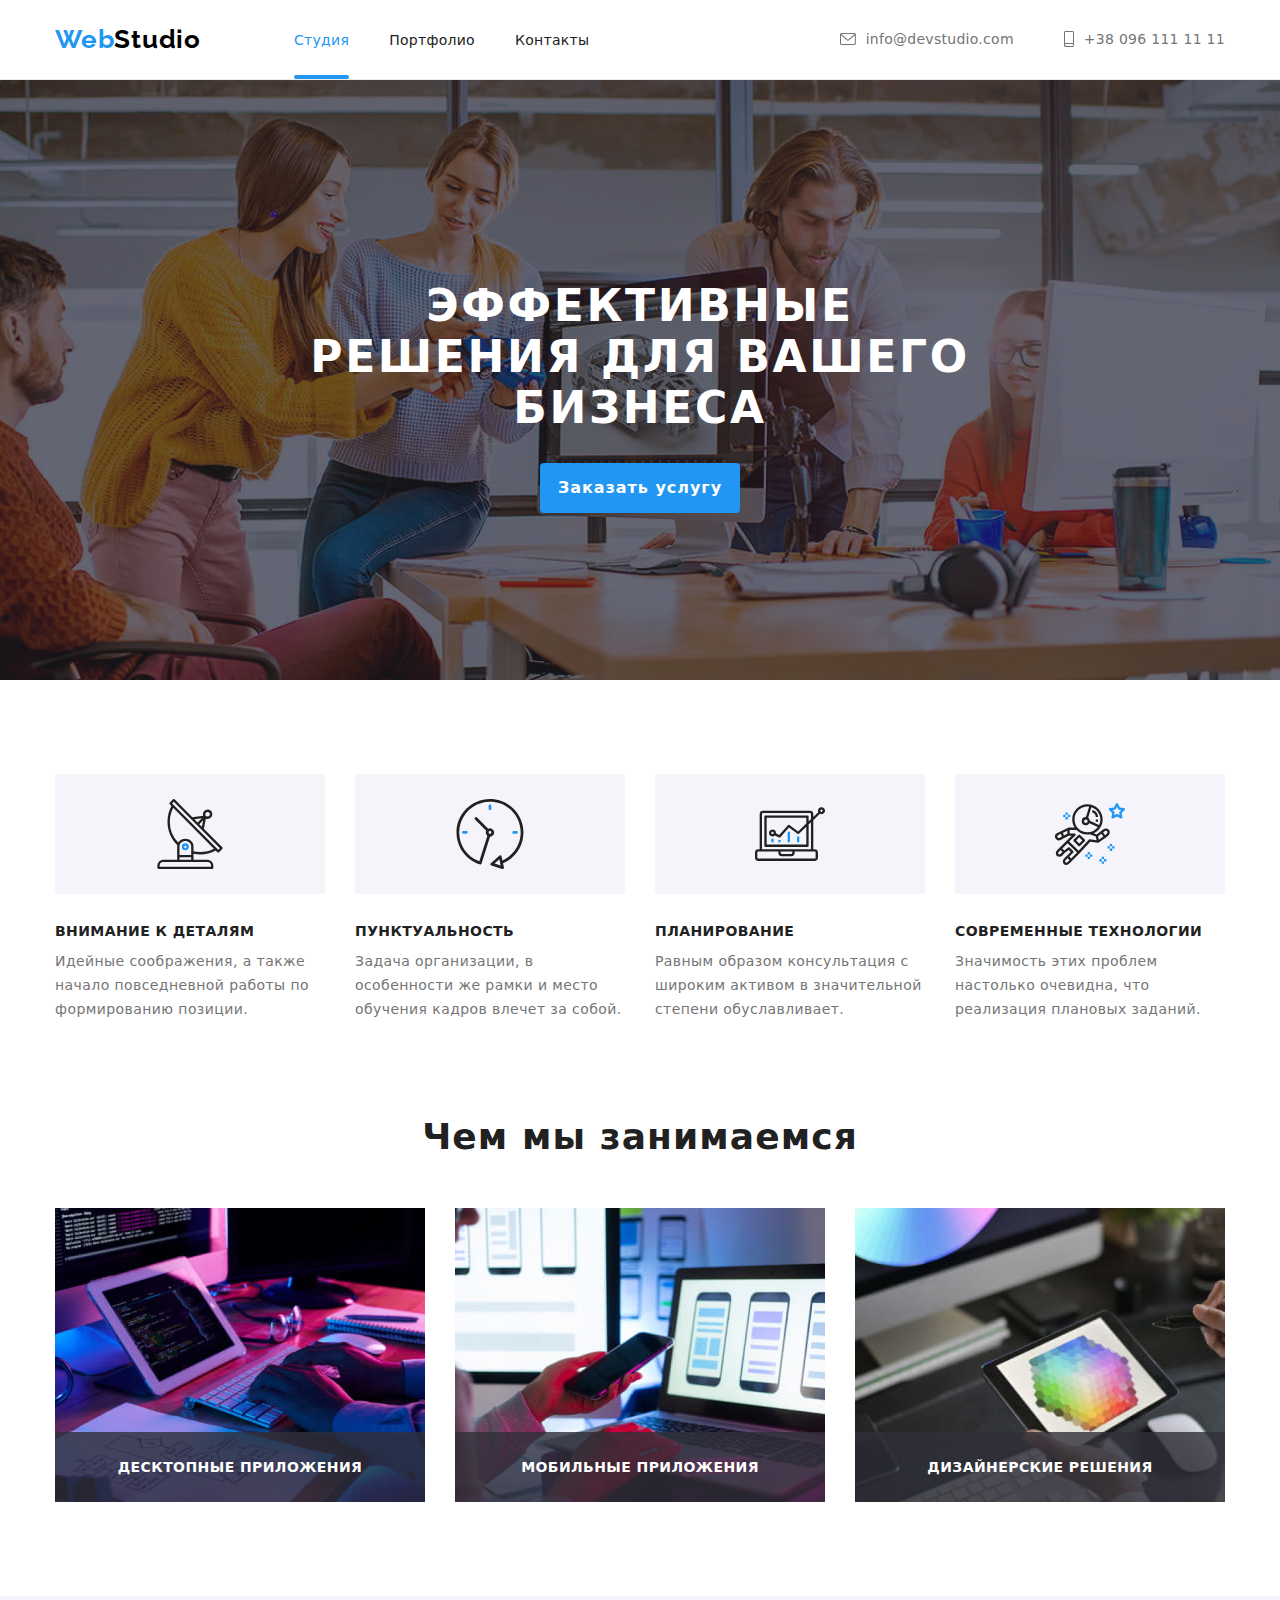
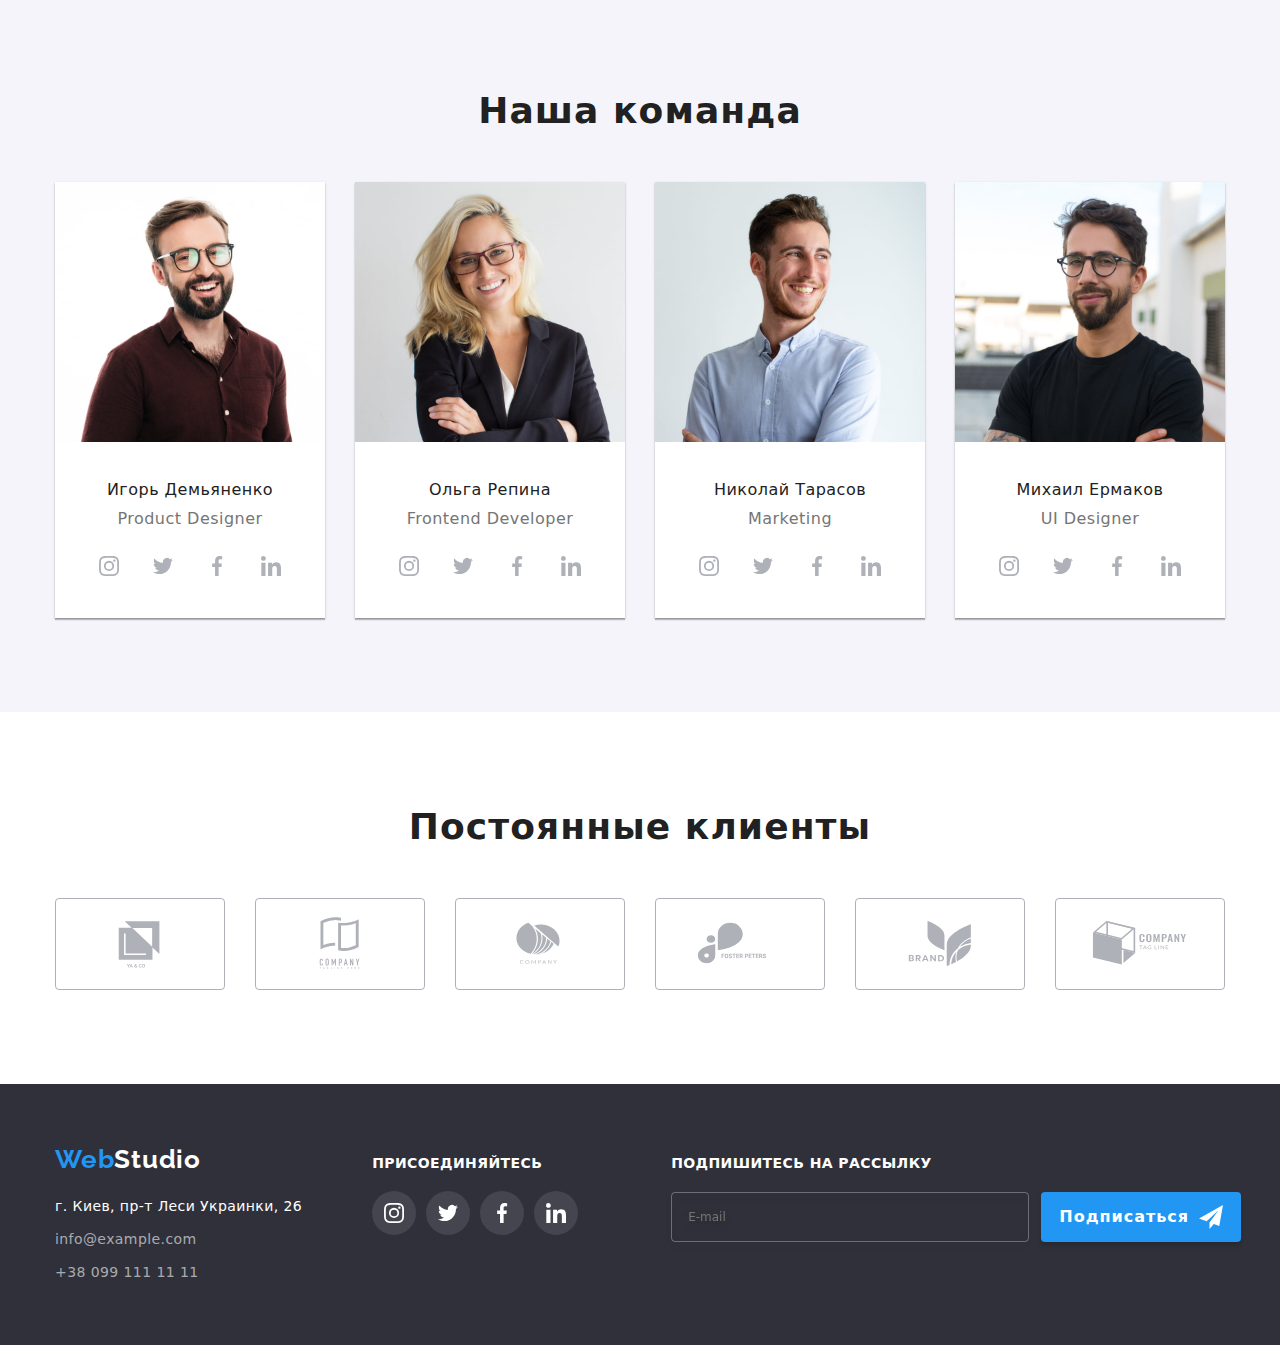
==== index.html @ b1978e9e "create" ====
<!DOCTYPE html>
<html lang="ru">

<head>
    <meta charset="UTF-8">
    <meta http-equiv="X-UA-Compatible" content="IE=edge">
    <meta name="viewport" content="width=device-width, initial-scale=1.0">
    <title>Web Studio</title>
    <link href="https://fonts.googleapis.com/css2?family=Raleway:wght@700&family=Roboto:wght@400;500;700;900&display=swap" rel="stylesheet">
    <link rel="stylesheet" href="./css/styles.css" />
    <link href="https://cdnjs.cloudflare.com/ajax/libs/modern-normalize/1.0.0/modern-normalize.min.css" rel="stylesheet">
    <link rel="stylesheet" href="./css/main.min.css" />
</head>

<body>
    <!-- MODAL -->
    <div class="backdrop is-hidden" data-modal>
        <div class="modal">
            <button class="modal-close" data-modal-close>
                <svg class="form-close-svg">
                    <use href="./images/icons.svg#form-close"></use>
                </svg> 
            </button>
            <form class="modal-form">
                <h4>Оставьте свои данные, мы вам перезвоним</h4>
                <label class="form-label">
                    <p>Имя</p>
                    <span class="form-input-wrap">
                        <input type="text" name="username" placeholder=" ">
                        <svg class="form-input-svg">
                            <use href="./images/icons.svg#form-person"></use>
                        </svg>                         
                    </span>
                </label>
                <label class="form-label">
                    <p>Телефон</p>
                    <span class="form-input-wrap">
                        <input type="tel" name="phone" placeholder=" ">
                        <svg class="form-input-svg">
                            <use href="./images/icons.svg#form-phone"></use>
                        </svg> 
                    </span>
                </label>
                <label class="form-label">
                    <p>Почта</p>
                    <span class="form-input-wrap">
                        <input type="email" name="email" placeholder=" ">
                        <svg class="form-input-svg">
                            <use href="./images/icons.svg#form-mail"></use>
                        </svg>                                                     
                    </span>

                </label>
                <label class="form-label">
                  <p>Комментарий</p>
                  <textarea name="feedback" placeholder="Введите текст"></textarea>
                </label>
                
                <div class="checkbox-wrapper">
                    <input 
                        type="checkbox" 
                        name="agreement" 
                        value="agreement" 
                        id="checkbox-agreement"
                        class="modal-checkbox visually-hidden"
                        required
                    />
                    <label class="label-agreement" for="checkbox-agreement">
                        Соглашаюсь с рассылкой и принимаю <a href="#">Условия договора</a>
                    </label>
                </div>

                <button class="modal-submit" type="submit">Отправить</button>
            </form>
        </div>        
    </div>

<!-- HEADER -->
    <header class="header">
        <div class="container">
            <nav class="navig">
                <a href="#" class="logo"><span>Web</span>Studio</a>
                <ul class="navig-menu list-no-style">
                    <li class="navigation studio"><a href="./index.html">Студия</a></li>
                    <li class="navigation"><a href="./portfolio.html">Портфолио</a></li>
                    <li class="navigation"><a href="#">Контакты</a></li>
                </ul>
            </nav>
            <ul class="navig-address list-no-style ">
                <li class="address-header"><a class="address-link" href="mailto:info@devstudio.com">
                    <svg class="address-mail">
                        <use href="./images/icons.svg#icon-envelope"></use>
                    </svg>
                    info@devstudio.com</a></li>
                <li class="address-header"><a class="address-link" href="tel:+380961111111">
                    <svg class="address-phone">
                        <use href="./images/icons.svg#icon-smartphone"></use>
                    </svg>
                    +38 096 111 11 11</a></li>
            </ul>
        </div>   
    </header>

    <main>
        <!-- HERO -->
        <section class="hero-container">
            <h1 class="hero-slogan">Эффективные решения для вашего бизнеса</h1>
            <button type="button" class="hero-button" data-modal-open>Заказать услугу</button>
        </section>
        <!-- /HERO -->

        <!-- ADVANTAGES -->
        <section class="advantages">
            <div class="container">
                <h2 class="visually-hidden">advantages</h2>
                <ul class="list-no-style">
                    <li>
                        <div class="advantage-svg">
                            <svg aria-label="antenna">
                                <use href="./images/icons.svg#icon-antenna"></use>
                            </svg>
                        </div>
                        <h3>Внимание к деталям</h3>
                        <p>Идейные соображения, а также начало повседневной работы по формированию позиции.</p>
                    </li>
                    <li>
                        <div class="advantage-svg">
                            <svg aria-label="clock">
                                <use href="./images/icons.svg#icon-clock"></use>
                            </svg>
                        </div>
                        <h3>Пунктуальность</h3>
                        <p>Задача организации, в особенности же рамки и место обучения кадров влечет за собой.</p>
                    </li>
                    <li>
                        <div class="advantage-svg">
                            <svg aria-label="diagram">
                                <use href="./images/icons.svg#icon-diagram"></use>
                            </svg>
                        </div>
                        <h3>Планирование</h3>
                        <p>Равным образом консультация с широким активом в значительной степени обуславливает.</p>
                    </li>
                    <li>
                        <div class="advantage-svg">
                            <svg aria-label="astronaut">
                                <use href="./images/icons.svg#icon-astronaut"></use>
                            </svg>
                        </div>
                        <h3>Современные технологии</h3>
                        <p>Значимость этих проблем настолько очевидна, что реализация плановых заданий.</p>
                    </li>
                </ul>
            </div>
            
        </section>
        <!-- /ADVANTAGES -->

        <!-- ABOUT -->
        <section class="about">
            <div class="container">
                <h2 class="h2-web">Чем мы занимаемся</h2>
                <ul class="list-no-style ">
                    <li>
                        <img src="./images/about1.jpg" alt="picture about us" width="370" height="294">
                        <div class="about-description">
                            ДЕСКТОПНЫЕ ПРИЛОЖЕНИЯ
                        </div>
                    </li>
                    <li>
                        <img src="./images/about2.jpg" alt="picture about us" width="370" height="294">
                        <div class="about-description">
                            МОБИЛЬНЫЕ ПРИЛОЖЕНИЯ
                        </div>
                    </li>
                    <li>
                        <img src="./images/about3.jpg" alt="picture about us" width="370" height="294">
                        <div class="about-description">
                            ДИЗАЙНЕРСКИЕ РЕШЕНИЯ
                        </div>
                    </li>
                </ul>
            </div>
            
        </section>
        <!-- /ABOUT -->

        <!-- TEAM -->
        <section class="team-container">
            <div class="container">
                <h2 class="h2-web">Наша команда</h2>
                <ul class="names list-no-style ">
                    <li class="names-div">
                        <img src="./images/team1igor.jpg" alt="Игорь Демьяненко Product Designer" width="270" height="260">
                        <div class="profession">
                            <h3>Игорь Демьяненко</h3>
                            <p>Product Designer</p>
                            <ul class="team-icons list-no-style">
                                <li><a class="team-link" href="#" aria-label="иконка инстаграм">
                                    <svg class="team-svg">
                                        <use href="./images/icons.svg#icon-instagram"></use>
                                    </svg>
                                </a></li>
                                <li><a class="team-link" href="#" aria-label="иконка твиттер">
                                    <svg class="team-svg">
                                        <use href="./images/icons.svg#icon-twitter"></use>
                                    </svg>
                                </a></li>
                                <li><a class="team-link" href="#" aria-label="иконка фейсбук">
                                    <svg class="team-svg">
                                        <use href="./images/icons.svg#icon-facebook"></use>
                                    </svg>
                                </a></li>
                                <li><a class="team-link" href="#" aria-label="иконка линкедин">
                                    <svg class="team-svg">
                                        <use href="./images/icons.svg#icon-linkedin"></use>
                                    </svg>
                                </a></li>
                            </ul>
                        </div>
                    </li>
                    <li class="names-div">
                        <img src="./images/team2olga.jpg" alt="Ольга Репина Frontend Developer" width="270" height="260">
                        <div class="profession">
                            <h3>Ольга Репина</h3>
                            <p>Frontend Developer</p>
                            <ul class="team-icons list-no-style">
                                <li><a class="team-link" href="#" aria-label="иконка инстаграм">
                                    <svg class="team-svg">
                                        <use href="./images/icons.svg#icon-instagram"></use>
                                    </svg>
                                </a></li>
                                <li><a class="team-link" href="#" aria-label="иконка твиттер">
                                    <svg class="team-svg">
                                        <use href="./images/icons.svg#icon-twitter"></use>
                                    </svg>
                                </a></li>
                                <li><a class="team-link" href="#" aria-label="иконка фейсбук">
                                    <svg class="team-svg">
                                        <use href="./images/icons.svg#icon-facebook"></use>
                                    </svg>
                                </a></li>
                                <li><a class="team-link" href="#" aria-label="иконка линкедин">
                                    <svg class="team-svg">
                                        <use href="./images/icons.svg#icon-linkedin"></use>
                                    </svg>
                                </a></li>
                            </ul>
                        </div>
                    </li>
                    <li class="names-div">
                        <img src="./images/team3nikolai.jpg" alt="Николай Тарасов Marketing" width="270" height="260">
                        <div class="profession">
                            <h3>Николай Тарасов</h3>
                            <p>Marketing</p>
                            <ul class="team-icons list-no-style">
                                <li><a class="team-link" href="#" aria-label="иконка инстаграм">
                                    <svg class="team-svg">
                                        <use href="./images/icons.svg#icon-instagram"></use>
                                    </svg>
                                </a></li>
                                <li><a class="team-link" href="#" aria-label="иконка твиттер">
                                    <svg class="team-svg">
                                        <use href="./images/icons.svg#icon-twitter"></use>
                                    </svg>
                                </a></li>
                                <li><a class="team-link" href="#" aria-label="иконка фейсбук">
                                    <svg class="team-svg">
                                        <use href="./images/icons.svg#icon-facebook"></use>
                                    </svg>
                                </a></li>
                                <li><a class="team-link" href="#" aria-label="иконка линкедин">
                                    <svg class="team-svg">
                                        <use href="./images/icons.svg#icon-linkedin"></use>
                                    </svg>
                                </a></li>
                            </ul>
                        </div>
                    </li>
                    <li class="names-div">
                        <img src="./images/team4michail.jpg" alt="Михаил Ермаков UI Designer" width="270" height="260">
                        <div class="profession">
                            <h3>Михаил Ермаков</h3>
                            <p>UI Designer</p>
                            <ul class="team-icons list-no-style">
                                <li><a class="team-link" href="#" aria-label="иконка инстаграм">
                                    <svg class="team-svg">
                                        <use href="./images/icons.svg#icon-instagram"></use>
                                    </svg>
                                </a></li>
                                <li><a class="team-link" href="#" aria-label="иконка твиттер">
                                    <svg class="team-svg">
                                        <use href="./images/icons.svg#icon-twitter"></use>
                                    </svg>
                                </a></li>
                                <li><a class="team-link" href="#" aria-label="иконка фейсбук">
                                    <svg class="team-svg">
                                        <use href="./images/icons.svg#icon-facebook"></use>
                                    </svg>
                                </a></li>
                                <li><a class="team-link" href="#" aria-label="иконка линкедин">
                                    <svg class="team-svg">
                                        <use href="./images/icons.svg#icon-linkedin"></use>
                                    </svg>
                                </a></li>
                            </ul>
                        </div>
                    </li>
                </ul>
            </div>
            
        </section>
        <!-- /TEAM -->
        <!-- CLIENTS -->
        <section class="clients">
            <div class="container">
                <h2 class="h2-web">Постоянные клиенты</h2>
                <ul class="list-no-style">
                    <li>
                        <a class="clients-link" href="#">
                            <svg class="clients-svg">
                                <use href="./images/icons.svg#icon-logo1"></use>
                            </svg>
                        </a>
                    </li>
                    <li>
                        <a class="clients-link" href="#">
                            <svg class="clients-svg">
                                <use href="./images/icons.svg#icon-logo2"></use>
                            </svg>
                        </a>
                    </li>
                    <li>
                        <a class="clients-link" href="#">
                            <svg class="clients-svg">
                                <use href="./images/icons.svg#icon-logo3"></use>
                            </svg>
                        </a>
                    </li>
                    <li>
                        <a class="clients-link" href="#">
                            <svg class="clients-svg">
                                <use href="./images/icons.svg#icon-logo4"></use>
                            </svg>
                        </a>
                    </li>
                    <li>
                        <a class="clients-link" href="#">
                            <svg class="clients-svg">
                                <use href="./images/icons.svg#icon-logo5"></use>
                            </svg>
                        </a>
                    </li>
                    <li>
                        <a class="clients-link" href="#">
                            <svg class="clients-svg">
                                <use href="./images/icons.svg#icon-logo6"></use>
                            </svg>
                        </a>
                    </li>
                </ul>
            </div>
        </section>
        <!-- /CLIENTS -->       
        
    </main>

    <footer class="footer-container">
        <div class="container">
            <div class="foot-main">
                <a href="#" class="logo logo-footer"><span>Web</span>Studio</a>
                <address>
                    <p class="address-footer">г. Киев, пр-т Леси Украинки, 26</p>
                    <ul class="list-no-style ">
                        <li class="address-footer"><a href="mailto:info@example.com">info@example.com</a></li>
                        <li class="address-footer"><a href="tel:+380991111111">+38 099 111 11 11</a></li>
                    </ul>
                </address>
            </div>
            <div class="join">
                <h3>ПРИСОЕДИНЯЙТЕСЬ</h3>
                <ul class="foot-icons list-no-style">
                    <li><a class="foot-link" href="#" aria-label="иконка инстаграм">
                        <svg class="foot-svg">
                            <use href="./images/icons.svg#icon-instagram"></use>
                        </svg>
                    </a></li>
                    <li><a class="foot-link" href="#" aria-label="иконка твиттер">
                        <svg class="foot-svg">
                            <use href="./images/icons.svg#icon-twitter"></use>
                        </svg>
                    </a></li>
                    <li><a class="foot-link" href="#" aria-label="иконка фейсбук">
                        <svg class="foot-svg">
                            <use href="./images/icons.svg#icon-facebook"></use>
                        </svg>
                    </a></li>
                    <li><a class="foot-link" href="#" aria-label="иконка линкедин">
                        <svg class="foot-svg">
                            <use href="./images/icons.svg#icon-linkedin"></use>
                        </svg>
                    </a></li>
                </ul>
            </div>
            <form class="footer-form">
                    <label class="form-label">
                        <p>ПОДПИШИТЕСЬ НА РАССЫЛКУ</p>
                        <input type="mail" name="e-mail" placeholder="E-mail">
                    </label>
                    <button class="distribution-submit" type="submit">
                        Подписаться
                        <svg class="footer-btn-svg">
                            <use href="./images/icons.svg#icon-send"></use>
                        </svg>
                    </button>
            </form>
        </div>
    </footer>
    <script src="./js/modal.js"></script>
</body>

</html>
---- css/styles.css ----
/* цвет основного текста #212121 */
/* вторичный цвет текста  #757575 */
/* header #000000 */
/* footer rgba(255,255,255,0.6) */
/* белый #FFFFFF  */
/* акцент #2196F3 */
/* вторичный цвет фона #F5F4FA; */

:root {
  --primary-text-color: #757575;
  --title-text-color: #212121;
  --accent-color: #2196f3;
  --primary-white-color: #ffffff;
  --footer-text-links: rgba(255, 255, 255, 0.6);
  --title-bcg-color: #2f303a;
  --hero-bcg-color: rgba(47, 48, 58, 0.4);
  --about-bg-color: rgba(47, 48, 58, 0.8);
  --hero-alt-color: #c4c4c4;
  --primary-bcg-color: #f5f4fa;
  --logo-primary-header: #000000;
  --header-border-color: #ececec;
  --projects-border-color: #eeeeee;
  --clients-link-color: #afb1b8;
  --timing-function: cubic-bezier(0.4, 0, 0.2, 1);
}

body {
  background-color: var(--primary-white-color);
  color: var(--primary-text-color);
  font-family: Roboto, sans-serif;
  font-style: normal;
  font-weight: 500;
  font-size: 16px;
  line-height: 1.71;
  letter-spacing: 0.03em;
}

.visually-hidden {
  position: absolute;
  width: 1px;
  height: 1px;
  margin: -1px;
  border: 0;
  padding: 0;

  white-space: nowrap;
  clip-path: inset(100%);
  clip: rect(0 0 0 0);
  overflow: hidden;
}

.list-no-style {
  list-style-type: none;
  padding: 0;
  margin: 0;
}
.container {
  width: 1200px;
  padding: 0 15px;
  margin: 0 auto;
}

/* MODAL */
.backdrop {
  position: fixed;
  flex-wrap: wrap;
  overflow-y: auto;
  width: 100%;
  height: 100%;
  background-color: rgba(0, 0, 0, 0.2);
  opacity: 1;
  transition: opacity 250ms var(--timing-function);
  z-index: 1;
}
.backdrop.is-hidden {
  opacity: 0;
  pointer-events: none;
}
.backdrop.is-hidden .modal {
  transform: translate(-50%, -50%) scale(0.4);
}
.modal {
  position: absolute;
  top: 50%;
  left: 50%;

  min-height: 581px;
  min-width: 528px;
  padding: 40px;
  border-radius: 4px;
  background-color: var(--primary-white-color);

  transform: translate(-50%, -50%) scale(1);
  transition: transform 250ms var(--timing-function);
}
.modal-close {
  position: absolute;
  right: 8px;
  top: 8px;
  display: block;
  width: 30px;
  height: 30px;
  border: 1px solid rgba(0, 0, 0, 0.1);
  background-color: violet;
  border-radius: 50%;
  background-color: var(--primary-white-color);
  cursor: pointer;
}
.form-close-svg {
  display: block;
  align-items: center;
  width: 18px;
  height: 18px;
  transition: fill 250ms var(--timing-function);
}
.modal-close:hover .form-close-svg,
.modal-close:focus .form-close-svg {
  fill: var(--accent-color);
}
.modal-form {
  display: flex;
  flex-direction: column;
}
.modal-form h4 {
  display: block;
  text-align: center;
  padding-bottom: 12px;
  margin: 0 auto;

  font-style: normal;
  font-weight: 700;
  font-size: 20px;
  line-height: 1.15;
  letter-spacing: 0.03em;
  color: var(--title-text-color);
}
.form-label {
  display: flex;
  flex-direction: column;

  font-weight: 400;
  font-size: 12px;
  line-height: 1.17;
  letter-spacing: 0.01em;
}
.form-label p {
  margin: 0;
  margin-bottom: 4px;
}
.form-input-wrap {
  display: inline-block;
  position: relative;
  padding: 0;
  margin-bottom: 10px;
}
.form-input-svg {
  position: absolute;
  top: 50%;
  transform: translateY(-50%);
  left: 12px;

  width: 18px;
  height: 18px;
  transition: fill 250ms var(--timing-function);
}
.form-label input {
  width: 100%;
  height: 40px;
  margin: 0;
  padding-left: 42px;
  border: 1px solid rgba(33, 33, 33, 0.2);
  border-radius: 4px;
  transition: border-color 250ms var(--timing-function);
  cursor: pointer;
}
.form-label input:focus,
.form-label textarea:focus {
  outline: none;
  border: 1px solid var(--accent-color);
}
.form-label input:focus + .form-input-svg {
  fill: var(--accent-color);
}
.form-label textarea {
  height: 120px;
  margin: 0;
  margin-bottom: 20px;
  padding: 12px 16px;
  border: 1px solid rgba(33, 33, 33, 0.2);
  border-radius: 4px;
  resize: none;
  transition: border-color 250ms var(--timing-function);
  cursor: pointer;
}
.modal-checkbox {
}
.visually-hidden {
  position: absolute;
  clip: rect(1px 1px 1px 1px);
  clip: rect(1px, 1px, 1px, 1px);
  padding: 0;
  border: 0;
  height: 1px;
  width: 1px;
  overflow: hidden;
}

.label-agreement {
  display: flex;
  align-items: center;
  margin: 0;
  margin-bottom: 40px;
  font-weight: 400;
  font-size: 14px;
  line-height: 1.71;
  letter-spacing: 0.03em;
  color: var(--primary-text-color);
}
.label-agreement::before {
  content: '';
  display: inline-block;
  width: 16px;
  height: 15px;
  border: 2px solid var(--title-text-color);
  margin-right: 7px;
  margin-left: 12px;
  border-radius: 2px;
}
.modal-checkbox:checked + .label-agreement::before {
  border: none;
  background-origin: border-box;
  background-color: var(--accent-color);
  background-image: url('../images/icon-check.svg');
  background-repeat: no-repeat;
  background-size: cover;
}
.modal-form .modal-submit {
  display: inline-flex;
  margin: 0 auto;
  width: 200px;
  height: 50px;
  justify-content: center;
  align-items: center;
  border: none;
  border-radius: 4px;
  background-color: var(--accent-color);
  color: var(--primary-white-color);
  font-size: inherit;
  cursor: pointer;
}

/* /MODAL */

/* HEADER */
.header {
  border-bottom: 1px solid var(--header-border-color);
}
.header .container {
  display: flex;
  align-items: center;
  padding-top: 24px;
  padding-bottom: 24px;
}
.header .navig {
  display: flex;
  align-items: center;
}
.header .navig-menu {
  display: flex;
  align-items: center;
}
.header .navig-menu a {
  padding-top: 30px;
  padding-bottom: 30px;
}
.header .navig-menu li:not(:last-child) {
  margin-right: 40px;
}
.header .navig-address {
  display: flex;
  align-items: center;
  margin-left: auto;
}
.header .navig-address li:not(:last-child) {
  margin-right: 50px;
}

/* Logo */
.logo {
  font-family: Raleway, sans-serif;
  font-style: normal;
  font-weight: 700;
  font-size: 26px;
  line-height: 1.19;
  letter-spacing: 0.03em;
  color: var(--logo-primary-header);
  text-decoration: none;
}
.logo-footer {
  color: var(--primary-white-color);
  background-color: var(--title-bcg-color);
}
.logo span {
  color: var(--accent-color);
}

/* navigation */
.navig .logo {
  margin-right: 93px;
}

.navigation a {
  position: relative;

  font-size: 14px;
  line-height: 16px;
  letter-spacing: 0.02em;
  color: var(--title-text-color);
  background-color: var(--primary-white-color);
  text-decoration: none;

  transition: color 250ms var(--timing-function);
}
.navigation a::after {
  content: '';
  position: absolute;
  display: block;
  left: 0;
  bottom: -1px;
  width: 100%;
  height: 4px;
  border-radius: 2px;
  background-color: var(--accent-color);
  opacity: 0;

  transition: opacity 250ms var(--timing-function);
}

.studio a,
.portfolio a {
  color: var(--accent-color);
}
.studio a::after,
.portfolio a::after {
  opacity: 1;
}
.navigation a:hover,
.navigation a:focus,
.navigation a:active {
  color: var(--accent-color);
}

.address-header a {
  font-size: 14px;
  line-height: 1.14px;
  letter-spacing: 0.02em;
  color: var(--primary-text-color);
  background-color: var(--primary-white-color);
  text-decoration: none;
  transition: color 250ms var(--timing-function);
}
.address-header:hover a,
.address-header:focus a {
  color: var(--accent-color);
}
.navig-address .address-link {
  display: flex;
  justify-content: center;
  align-items: center;
}
.navig-address .address-mail {
  fill: var(--primary-text-color);
  width: 16px;
  height: 12px;
  margin-right: 10px;
}
.navig-address .address-phone {
  fill: var(--primary-text-color);
  width: 10px;
  height: 16px;
  margin-right: 10px;
}
.address-link:hover {
  color: var(--accent-color);
}
.address-link:hover .address-mail,
.address-link:hover .address-phone {
  fill: var(--accent-color);
}

/* FOOTER */
.footer-container {
  padding-top: 60px;
  padding-bottom: 60px;

  background-color: var(--title-bcg-color);
}
.footer-container .container {
  display: flex;
  align-items: baseline;
}
.footer-container .foot-main {
  margin-right: 70px;
}
.footer-container .join {
  display: block;
  margin: 0;
}
.join h3 {
  margin: 0 auto;

  font-weight: bold;
  font-size: 14px;
  line-height: 16px;
  letter-spacing: 0.03em;
  text-transform: uppercase;
  color: var(--primary-white-color);
}
.join li:not(:last-child) {
  margin-right: 10px;
}
.footer-container p {
  margin-top: 0;
  margin-bottom: 9px;
}
.footer-container .foot-main li:not(:last-child) {
  margin-bottom: 9px;
}
.address-footer {
  font-style: normal;
  font-weight: 400;
  font-size: 14px;
  line-height: 1.71;
  letter-spacing: 0.03em;
  color: var(--primary-white-color);
}
.address-footer a {
  color: var(--footer-text-links);
  text-decoration: none;
  transition: color 250ms var(--timing-function);
}

.address-footer:hover a,
.address-footer:focus a {
  color: var(--accent-color);
}
.logo-footer {
  display: block;
  margin-bottom: 20px;
}
.foot-icons {
  margin: 0 auto;
  margin-top: 20px;
  display: flex;

  justify-content: space-between;
}
.foot-icons .foot-link {
  background-color: rgba(255, 255, 255, 0.1);
  display: flex;
  justify-content: center;
  align-items: center;
  width: 44px;
  height: 44px;
  border-radius: 50%;

  transition: background-color 250ms var(--timing-function);
}
.foot-icons .foot-svg {
  fill: var(--primary-white-color);
  width: 20px;
  height: 20px;
}
.foot-link:hover {
  background-color: var(--accent-color);
}
.foot-link:hover .foot-svg {
  fill: var(--primary-white-color);
}

.footer-form {
  position: relative;
  display: flex;
  flex-direction: row;
  padding-left: 93px;
  height: 100%;
  align-items: flex-start;
}
.footer-form .form-label {
  display: flex;
  flex-direction: column;

  font-weight: 400;
  font-size: 12px;
  line-height: 1.17;
  letter-spacing: 0.01em;
}
.footer-form .form-label p {
  margin: 0;
  margin-bottom: 20px;

  font-weight: 700;
  font-size: 14px;
  line-height: 1.14;
  letter-spacing: 0.03em;
  text-transform: uppercase;
  color: var(--primary-white-color);
}
.footer-form .form-label input {
  width: 358px;
  height: 50px;
  padding-left: 16px;
  margin: 0;
  border: 1px solid rgba(255, 255, 255, 0.3);
  filter: drop-shadow(0px 4px 4px rgba(0, 0, 0, 0.15));
  border-radius: 4px;
  cursor: pointer;
  background-color: unset;
  color: var(--logo-primary-header);
  transition: background-color 250ms var(--timing-function);
}
.footer-form .form-label placeholder {
  font-weight: 400;
  font-size: 16px;
  line-height: 1.25;
  letter-spacing: 0.03em;
  color: rgba(255, 255, 255, 0.6);
}
.footer-form .form-label input:not(:placeholder-shown) {
  background-color: var(--primary-white-color);
}
.distribution-submit {
  position: absolute;
  bottom: 0;
  right: -212px;
  display: inline-flex;
  margin: 0 auto;
  width: 200px;
  height: 50px;
  justify-content: center;
  align-items: center;
  border: none;
  border-radius: 4px;
  background-color: var(--accent-color);
  box-shadow: 0px 4px 4px rgba(0, 0, 0, 0.15);
  font-weight: 700;
  font-size: 16px;
  line-height: 1.875;
  letter-spacing: 0.06em;
  color: var(--primary-white-color);
  cursor: pointer;
}
.footer-form > .distribution-submit {
  align-self: flex-start;
}
.footer-btn-svg {
  width: 24px;
  height: 24px;
  margin-left: 10px;
}
/* /FOOTER */

/* HERO */
.hero-container {
  min-height: 600px;
  max-width: 1600px;
  padding-top: 200px;
  text-align: center;
  margin: 0 auto;

  background-image: linear-gradient(
      rgba(47, 48, 58, 0.4),
      rgba(47, 48, 58, 0.4)
    ),
    url(../images/HERO.jpg);
  background-color: var(--hero-alt-color);
  background-repeat: no-repeat;
  background-position: center;
  background-size: auto;
}
.hero-slogan {
  width: 696px;
  margin-bottom: 30px;
  margin-top: 0;
  margin-left: auto;
  margin-right: auto;

  font-weight: 900;
  font-size: 44px;
  line-height: 1.16;
  letter-spacing: 0.06em;
  color: var(--primary-white-color);
  text-transform: uppercase;
}
.hero-button {
  width: 200px;
  height: 50px;
  margin-right: auto;
  margin-left: auto;
  text-align: center;
  border: none;
  border-radius: 4px;
  cursor: pointer;

  font-weight: 700;
  line-height: 1.6;
  letter-spacing: 0.06em;
  color: var(--primary-white-color);
  background-color: var(--accent-color);
}
/* /HERO */

/* SECTION */
.h2-web {
  font-weight: 700;
  font-size: 36px;
  line-height: 1.17;
  letter-spacing: 0.03em;
  color: var(--title-text-color);
  background-color: var(--primary-white-color);
}

/* ADVANTAGES */
.advantages {
  padding-top: 94px;
}
.advantages ul {
  display: flex;
}
.advantages .container li {
  flex-basis: calc((100% - 90px) / 4);
}
.advantages .container li:not(:last-child) {
  margin-right: 30px;
}
.advantage-svg {
  display: flex;
  justify-content: center;
  align-items: center;
  width: 270px;
  height: 120px;
  background-color: var(--primary-bcg-color);
  border-radius: 4px;
  margin-bottom: 30px;
}
.advantages svg {
  width: 70px;
  height: 70px;
}
.advantages h3 {
  margin-top: 0;
  margin-bottom: 10px;

  font-weight: 700;
  font-size: 14px;
  line-height: 1.14;
  letter-spacing: 0.03em;
  color: var(--title-text-color);
  text-transform: uppercase;
}
.advantages p {
  margin: 0;

  font-weight: 400;
  font-size: 14px;
  line-height: 1.71;
  letter-spacing: 0.03em;
  color: var(--primary-text-color);
}

/* ABOUT */
.about {
  padding-top: 94px;
  padding-bottom: 94px;
}
.about img {
  display: block;
}
.about .h2-web {
  display: flex;
  margin: 0 auto;
  margin-bottom: 50px;
  justify-content: center;
}
.about .container .list-no-style {
  display: flex;
  margin: 0 auto;
  justify-content: center;
}
.about .container .list-no-style li {
  flex-basis: calc((100% - 60px) / 3);
}
.about .container .list-no-style li:not(:last-child) {
  margin-right: 30px;
}
.about li {
  position: relative;
}
.about-description {
  position: absolute;
  bottom: 0;
  width: 100%;
  padding-top: 27px;
  padding-bottom: 27px;

  font-weight: 700;
  font-size: 14px;
  line-height: 16px;
  text-align: center;
  letter-spacing: 0.03em;
  text-transform: uppercase;
  color: var(--primary-white-color);
  background-color: var(--about-bg-color);
}
/* /ABOUT */

/* TEAM */
.team-container {
  display: flex;
  padding-top: 94px;
  padding-bottom: 94px;
  background-color: var(--primary-bcg-color);
  flex-direction: column;
}
.team-container .h2-web {
  margin: 0 auto;
  margin-bottom: 50px;
  background-color: var(--primary-bcg-color);
  text-align: center;
}
.team-container .names {
  display: flex;
  justify-content: center;
}
.team-container .names-div {
  width: 270px;
  background-color: var(--primary-white-color);
}
.team-container .names-div {
  box-shadow: 0px 1px 3px rgba(0, 0, 0, 0.12), 0px 1px 1px rgba(0, 0, 0, 0.14),
    0px 2px 1px rgba(0, 0, 0, 0.2);
}
.team-container .names-div:not(:last-child) {
  margin-right: 30px;
}
.names h3 {
  display: flex;
  justify-content: center;
  margin-top: 0;
  margin-bottom: 10px;

  font-weight: 500;
  font-size: 16px;
  line-height: 1.19;
  letter-spacing: 3%;
  color: var(--title-text-color);
}
.names p {
  display: flex;
  justify-content: center;
  margin: 0 auto;

  font-weight: 400;
  line-height: 1.19;
  letter-spacing: 0.03em;
  color: var(--primary-text-color);
}
.team-container .profession {
  padding-top: 30px;
  padding-bottom: 30px;
  padding-left: 32px;
  padding-right: 32px;
}
.team-icons {
  margin: 0 auto;
  margin-top: 16px;
  display: flex;

  justify-content: space-between;
}
.team-icons .team-link {
  display: flex;
  justify-content: center;
  align-items: center;
  width: 44px;
  height: 44px;
  border-radius: 50%;

  transition: background-color 250ms var(--timing-function);
}
.team-icons .team-svg {
  fill: #afb1b8;
  width: 20px;
  height: 20px;

  transition: fill 250ms var(--timing-function);
}
.team-link:hover {
  background-color: var(--accent-color);
}
.team-link:hover .team-svg {
  fill: var(--primary-white-color);
}

/* CLIENTS */
.clients {
  padding-top: 94px;
  padding-bottom: 94px;
}
.clients .list-no-style {
  display: flex;
  margin: 0 auto;
  justify-content: center;
}
.clients .h2-web {
  margin: 0 auto;
  margin-bottom: 50px;
  text-align: center;
}
.clients .container li {
  display: flex;
  width: 170px;
  height: 92px;
  justify-content: center;
  align-items: center;
  border: 1px solid var(--clients-link-color);
  border-radius: 4px;
  cursor: pointer;

  transition: border-color 250ms var(--timing-function);
}

.clients .list-no-style li:not(:last-child) {
  margin-right: 30px;
}
.clients .clients-link {
  display: flex;
  justify-content: center;
  align-items: center;
}
.clients .clients-svg {
  fill: var(--clients-link-color);
  width: 170px;
  height: 92px;
  padding: 16px 32px;
  transition: fill 250ms var(--timing-function);
}
.clients .container li:hover {
  border-color: var(--accent-color);
}
.clients .container li:hover .clients-svg {
  fill: var(--accent-color);
}
/* /CLIENTS */

/* FILTER */
.filter-button {
  font-weight: 500;
  font-size: 16px;
  line-height: 1.62;
  text-align: center;
  letter-spacing: 0.03em;
  color: var(--title-text-color);
  background-color: var(--primary-bcg-color);
  cursor: pointer;

  transition: color 250ms var(--timing-function),
    background-color 250ms var(--timing-function),
    box-shadow 250ms var(--timing-function);
}
.filter-button:hover,
.filter-button:focus,
.filter-button:active {
  color: var(--primary-white-color);
  background-color: var(--accent-color);
  box-shadow: 0px 3px 1px rgba(0, 0, 0, 0.1), 0px 1px 2px rgba(0, 0, 0, 0.08),
    0px 2px 2px rgba(0, 0, 0, 0.12);
}

/* WORKS */
.works {
  padding-top: 94px;
  padding-bottom: 94px;
}
.works-example {
  width: 370px;
  padding: 20px 24px;
  border-right: 1px solid var(--projects-border-color);
  border-left: 1px solid var(--projects-border-color);
  border-bottom: 1px solid var(--projects-border-color);
}
.works .container ul {
  display: flex;
  justify-content: center;
  flex-wrap: wrap;
}
.container .filter {
  padding-bottom: 0;
  margin-bottom: 50px;
}
.works .filter li:not(:last-child) {
  margin-right: 8px;
}
.works .filter-button {
  display: block;
  padding: 6px 22px;
  border: 0px;
  border-radius: 4px;
  height: 38px;
}
.works .projects {
  display: flex;
  flex-wrap: wrap;
}
.works .projects li {
  width: calc((100% - 60px) / 3);
  margin-right: 30px;
  margin-bottom: 30px;
  transition: box-shadow 250ms var(--timing-function);
}
.works .projects li:hover {
  box-shadow: 0px 1px 1px rgba(0, 0, 0, 0.12), 0px 4px 4px rgba(0, 0, 0, 0.06),
    1px 4px 6px rgba(0, 0, 0, 0.16);
}
.works .projects li:nth-child(3n) {
  margin-right: 0;
}
.works .projects li:nth-last-child(-n + 3) {
  margin-bottom: 0;
}
.works .projects img {
  display: block;
  margin: 0;
  padding: 0 auto;
}
.works .projects h3 {
  margin: 0;
  margin-bottom: 4px;
}
.works .projects p {
  display: block;
  margin: 0;
}
.works h3 {
  font-weight: 700;
  font-size: 18px;
  line-height: 2;
  letter-spacing: 0.06em;
  color: var(--title-text-color);
}
.works-example p {
  font-weight: 400;
  font-size: 16px;
  line-height: 1.87;
  letter-spacing: 0.03em;
  color: var(--primary-text-color);
}
.projects-thumb {
  position: relative;
  overflow: hidden;
}
.projects-overlay {
  display: block;
  position: absolute;
  top: 0;
  left: 0;
  width: 100%;
  height: 100%;
  background-color: rgba(33, 150, 243, 0.9);

  transform: translateY(101%);
  transition: transform 250ms var(--timing-function);
}
.projects li:hover .projects-overlay {
  transform: translateY(0);
}
.overlay-text {
  padding: 63px 24px;

  font-weight: 400;
  font-size: 18px;
  line-height: 28px;
  letter-spacing: 0.03em;
  color: var(--primary-white-color);
}
---- css/main.min.css ----
/* No CSS *//*# sourceMappingURL=main.min.css.map */
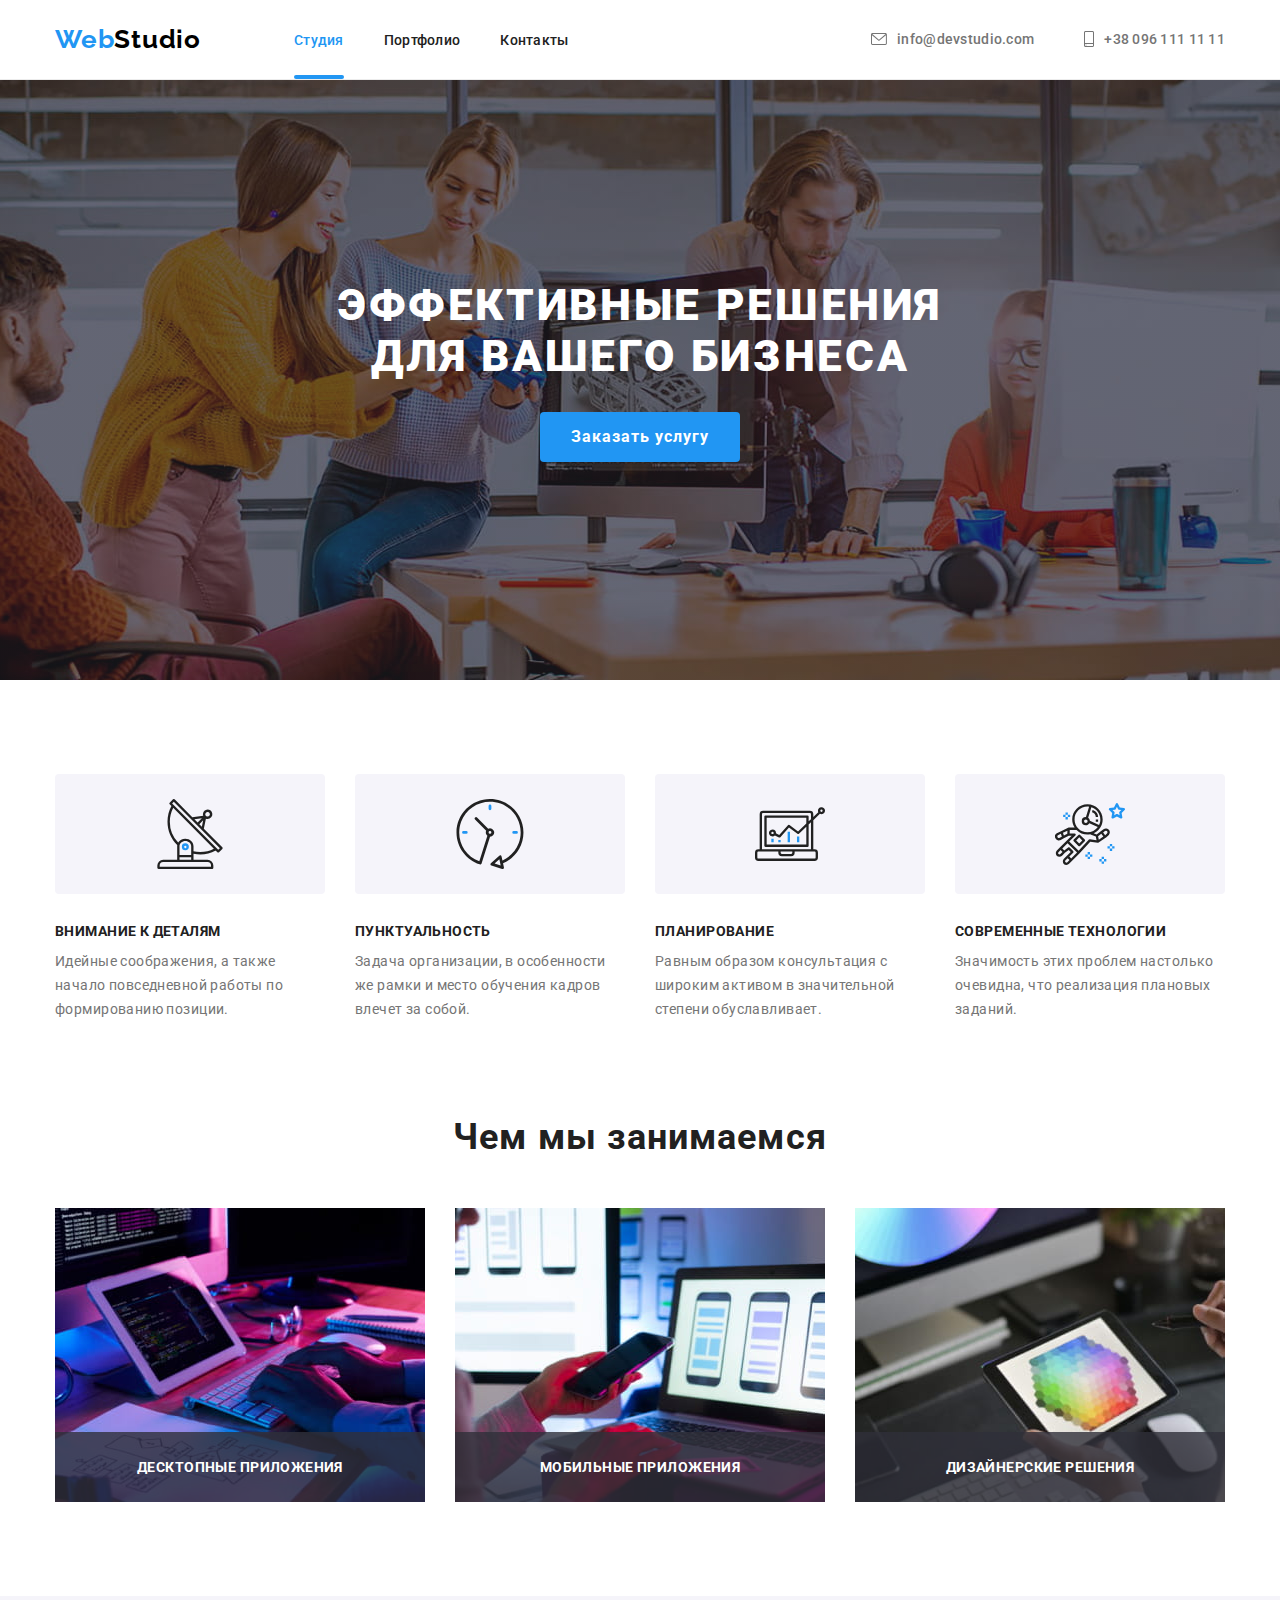
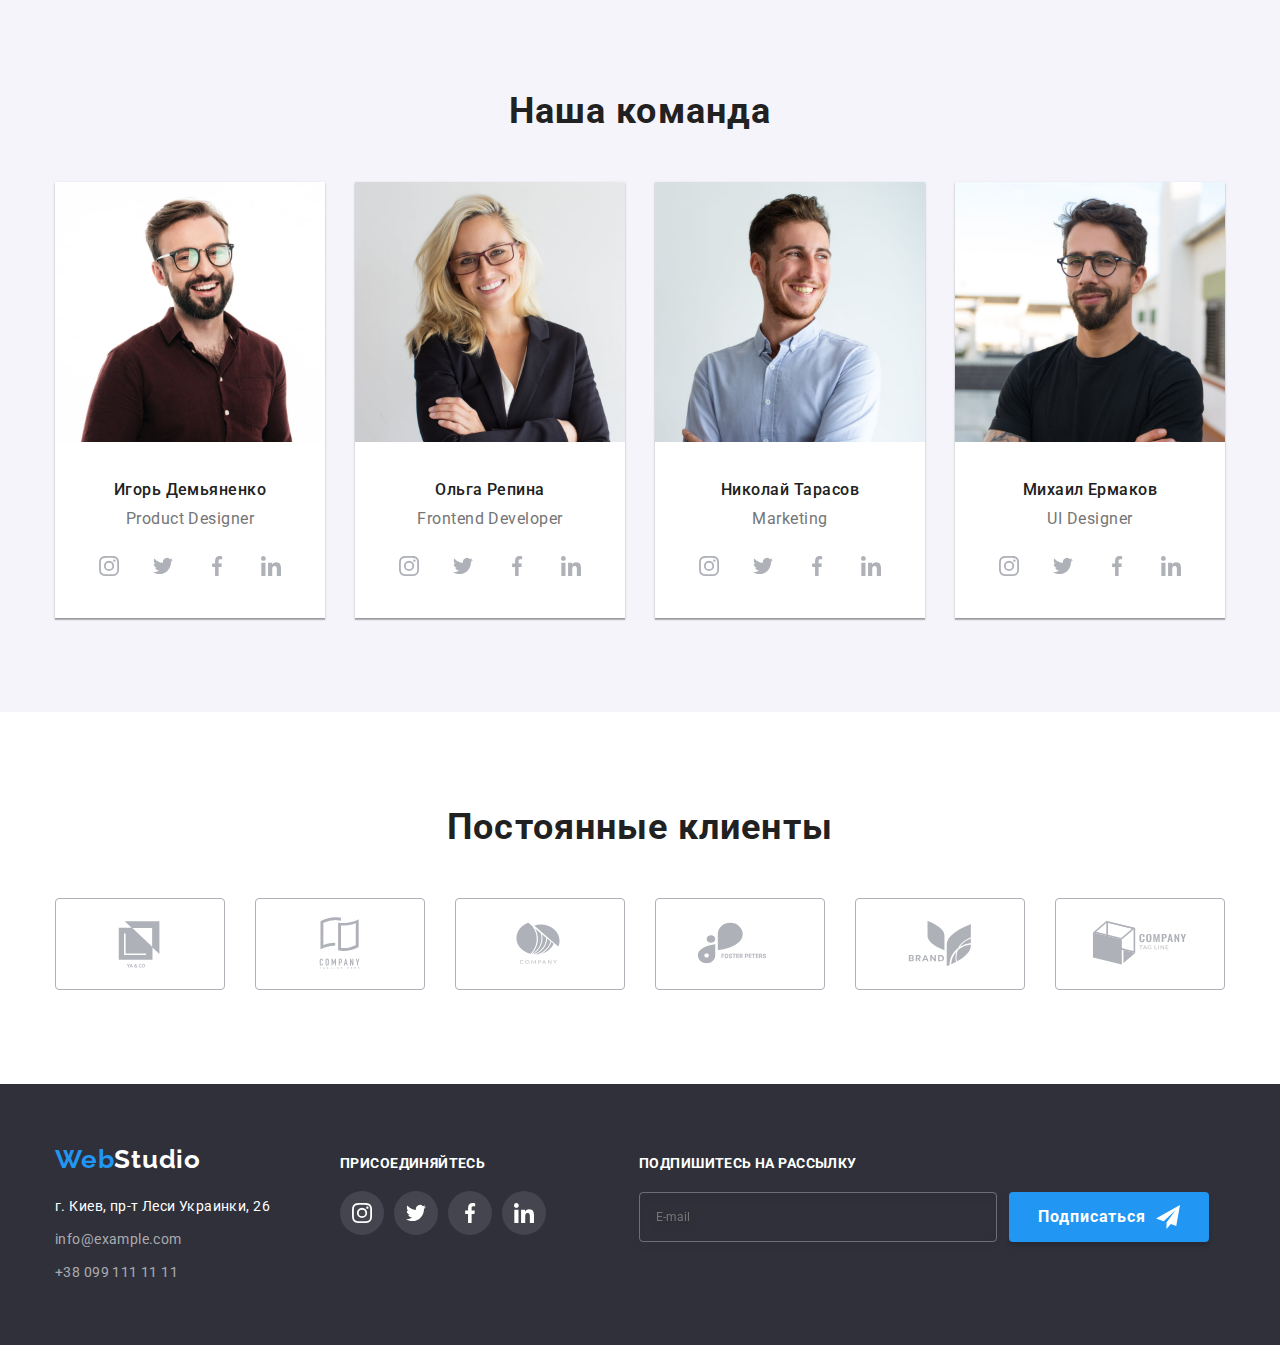
==== commit 5a4817e0: "start 1" ====
--- a/index.html
+++ b/index.html
@@ -7,7 +7,7 @@
     <meta name="viewport" content="width=device-width, initial-scale=1.0">
     <title>Web Studio</title>
     <link href="https://fonts.googleapis.com/css2?family=Raleway:wght@700&family=Roboto:wght@400;500;700;900&display=swap" rel="stylesheet">
-    <link rel="stylesheet" href="./css/styles.css" />
+    <link rel="stylesheet" href="./css/main.min.css" />
     <link href="https://cdnjs.cloudflare.com/ajax/libs/modern-normalize/1.0.0/modern-normalize.min.css" rel="stylesheet">
     <link rel="stylesheet" href="./css/main.min.css" />
 </head>
--- a/css/main.min.css
+++ b/css/main.min.css
@@ -1 +1,2 @@
-/* No CSS *//*# sourceMappingURL=main.min.css.map */+body{background-color:#fff;color:#757575;font-family:Roboto, sans-serif;font-style:normal;font-weight:500;font-size:16px;line-height:1.71;letter-spacing:0.03em}.visually-hidden{position:absolute;width:1px;height:1px;margin:-1px;border:0;padding:0;white-space:nowrap;clip-path:inset(100%);clip:rect(0 0 0 0);overflow:hidden}.list-no-style{list-style-type:none;padding:0;margin:0}.container{width:1200px;padding:0 15px;margin:0 auto}.h2-web{font-weight:700;font-size:36px;line-height:1.17;letter-spacing:0.03em;color:#212121;background-color:#fff}.modal-form .modal-submit{display:inline-flex;margin:0 auto;width:200px;height:50px;justify-content:center;align-items:center;border:none;border-radius:4px;background-color:#2196f3;color:#fff;font-size:inherit;cursor:pointer}.backdrop{position:fixed;flex-wrap:wrap;overflow-y:auto;width:100%;height:100%;background-color:rgba(0,0,0,0.2);opacity:1;transition:opacity 250ms cubic-bezier(0.4, 0, 0.2, 1);z-index:1}.backdrop.is-hidden{opacity:0;pointer-events:none}.backdrop.is-hidden .modal{transform:translate(-50%, -50%) scale(0.4)}.modal{position:absolute;top:50%;left:50%;min-height:581px;min-width:528px;padding:40px;border-radius:4px;background-color:#fff;transform:translate(-50%, -50%) scale(1);transition:transform 250ms cubic-bezier(0.4, 0, 0.2, 1)}.modal-close{position:absolute;right:8px;top:8px;display:block;width:30px;height:30px;border:1px solid rgba(0,0,0,0.1);border-radius:50%;background-color:#fff;cursor:pointer}.form-close-svg{display:block;align-items:center;width:18px;height:18px;transition:fill 250ms cubic-bezier(0.4, 0, 0.2, 1)}.modal-close:hover .form-close-svg,.modal-close:focus .form-close-svg{fill:#2196f3}.modal-form{display:flex;flex-direction:column}.modal-form h4{display:block;text-align:center;padding-bottom:12px;margin:0 auto;font-style:normal;font-weight:700;font-size:20px;line-height:1.15;letter-spacing:0.03em;color:#212121}.form-label{display:flex;flex-direction:column;font-weight:400;font-size:12px;line-height:1.17;letter-spacing:0.01em}.form-label p{margin:0;margin-bottom:4px}.form-input-wrap{display:inline-block;position:relative;padding:0;margin-bottom:10px}.form-input-svg{position:absolute;top:50%;transform:translateY(-50%);left:12px;width:18px;height:18px;transition:fill 250ms cubic-bezier(0.4, 0, 0.2, 1)}.form-label input{width:100%;height:40px;margin:0;padding-left:42px;border:1px solid rgba(33,33,33,0.2);border-radius:4px;transition:border-color 250ms cubic-bezier(0.4, 0, 0.2, 1);cursor:pointer}.form-label input:focus,.form-label textarea:focus{outline:none;border:1px solid #2196f3}.form-label input:focus+.form-input-svg{fill:#2196f3}.form-label textarea{height:120px;margin:0;margin-bottom:20px;padding:12px 16px;border:1px solid rgba(33,33,33,0.2);border-radius:4px;resize:none;transition:border-color 250ms cubic-bezier(0.4, 0, 0.2, 1);cursor:pointer}.visually-hidden{position:absolute;clip:rect(1px 1px 1px 1px);clip:rect(1px, 1px, 1px, 1px);padding:0;border:0;height:1px;width:1px;overflow:hidden}.label-agreement{display:flex;align-items:center;margin:0;margin-bottom:40px;font-weight:400;font-size:14px;line-height:1.71;letter-spacing:0.03em;color:#757575}.label-agreement::before{content:'';display:inline-block;width:16px;height:15px;border:2px solid #212121;margin-right:7px;margin-left:12px;border-radius:2px}.modal-checkbox:checked+.label-agreement::before{border:none;background-origin:border-box;background-color:#2196f3;background-image:url("../images/icon-check.svg");background-repeat:no-repeat;background-size:cover}.header{border-bottom:1px solid #ececec}.header .container{display:flex;align-items:center;padding-top:24px;padding-bottom:24px}.header .navig{display:flex;align-items:center}.header .navig-menu{display:flex;align-items:center}.header .navig-menu a{padding-top:30px;padding-bottom:30px}.header .navig-menu li:not(:last-child){margin-right:40px}.header .navig-address{display:flex;align-items:center;margin-left:auto}.header .navig-address li:not(:last-child){margin-right:50px}.logo{font-family:Raleway, sans-serif;font-style:normal;font-weight:700;font-size:26px;line-height:1.19;letter-spacing:0.03em;color:#000;text-decoration:none}.logo-footer{color:#fff;background-color:#2f303a}.logo span{color:#2196f3}.navig .logo{margin-right:93px}.navigation a{position:relative;font-size:14px;line-height:16px;letter-spacing:0.02em;color:#212121;background-color:#fff;text-decoration:none;transition:color 250ms cubic-bezier(0.4, 0, 0.2, 1)}.navigation a::after{content:'';position:absolute;display:block;left:0;bottom:-1px;width:100%;height:4px;border-radius:2px;background-color:#2196f3;opacity:0;transition:opacity 250ms cubic-bezier(0.4, 0, 0.2, 1)}.studio a,.portfolio a{color:#2196f3}.studio a::after,.portfolio a::after{opacity:1}.navigation a:hover,.navigation a:focus,.navigation a:active{color:#2196f3}.address-header a{font-size:14px;line-height:1.14px;letter-spacing:0.02em;color:#757575;background-color:#fff;text-decoration:none;transition:color 250ms cubic-bezier(0.4, 0, 0.2, 1)}.address-header:hover a,.address-header:focus a{color:#2196f3}.navig-address .address-link{display:flex;justify-content:center;align-items:center}.navig-address .address-mail{fill:#757575;width:16px;height:12px;margin-right:10px}.navig-address .address-phone{fill:#757575;width:10px;height:16px;margin-right:10px}.address-link:hover{color:#2196f3}.address-link:hover .address-mail,.address-link:hover .address-phone{fill:#2196f3}.footer-container{padding-top:60px;padding-bottom:60px;background-color:#2f303a}.footer-container .container{display:flex;align-items:baseline}.footer-container .foot-main{margin-right:70px}.footer-container .join{display:block;margin:0}.join h3{margin:0 auto;font-weight:bold;font-size:14px;line-height:16px;letter-spacing:0.03em;text-transform:uppercase;color:#fff}.join li:not(:last-child){margin-right:10px}.footer-container p{margin-top:0;margin-bottom:9px}.footer-container .foot-main li:not(:last-child){margin-bottom:9px}.address-footer{font-style:normal;font-weight:400;font-size:14px;line-height:1.71;letter-spacing:0.03em;color:#fff}.address-footer a{color:rgba(255,255,255,0.6);text-decoration:none;transition:color 250ms cubic-bezier(0.4, 0, 0.2, 1)}.address-footer:hover a,.address-footer:focus a{color:#2196f3}.logo-footer{display:block;margin-bottom:20px}.foot-icons{margin:0 auto;margin-top:20px;display:flex;justify-content:space-between}.foot-icons .foot-link{background-color:rgba(255,255,255,0.1);display:flex;justify-content:center;align-items:center;width:44px;height:44px;border-radius:50%;transition:background-color 250ms cubic-bezier(0.4, 0, 0.2, 1)}.foot-icons .foot-svg{fill:#fff;width:20px;height:20px}.foot-link:hover{background-color:#2196f3}.foot-link:hover .foot-svg{fill:#fff}.footer-form{position:relative;display:flex;flex-direction:row;padding-left:93px;height:100%;align-items:flex-start}.footer-form .form-label{display:flex;flex-direction:column;font-weight:400;font-size:12px;line-height:1.17;letter-spacing:0.01em}.footer-form .form-label p{margin:0;margin-bottom:20px;font-weight:700;font-size:14px;line-height:1.14;letter-spacing:0.03em;text-transform:uppercase;color:#fff}.footer-form .form-label input{width:358px;height:50px;padding-left:16px;margin:0;border:1px solid rgba(255,255,255,0.3);filter:drop-shadow(0px 4px 4px rgba(0,0,0,0.15));border-radius:4px;cursor:pointer;background-color:unset;color:#000;transition:background-color 250ms cubic-bezier(0.4, 0, 0.2, 1)}.footer-form .form-label placeholder{font-weight:400;font-size:16px;line-height:1.25;letter-spacing:0.03em;color:rgba(255,255,255,0.6)}.footer-form .form-label input:not(:placeholder-shown){background-color:#fff}.distribution-submit{position:absolute;bottom:0;right:-212px;display:inline-flex;margin:0 auto;width:200px;height:50px;justify-content:center;align-items:center;border:none;border-radius:4px;background-color:#2196f3;box-shadow:0px 4px 4px rgba(0,0,0,0.15);font-weight:700;font-size:16px;line-height:1.875;letter-spacing:0.06em;color:#fff;cursor:pointer}.footer-form>.distribution-submit{align-self:flex-start}.footer-btn-svg{width:24px;height:24px;margin-left:10px}.hero-container{min-height:600px;max-width:1600px;padding-top:200px;text-align:center;margin:0 auto;background-image:linear-gradient(rgba(47,48,58,0.4), rgba(47,48,58,0.4)),url(../images/HERO.jpg);background-color:#c4c4c4;background-repeat:no-repeat;background-position:center;background-size:auto}.hero-slogan{width:696px;margin-bottom:30px;margin-top:0;margin-left:auto;margin-right:auto;font-weight:900;font-size:44px;line-height:1.16;letter-spacing:0.06em;color:#fff;text-transform:uppercase}.hero-button{width:200px;height:50px;margin-right:auto;margin-left:auto;text-align:center;border:none;border-radius:4px;cursor:pointer;font-weight:700;line-height:1.6;letter-spacing:0.06em;color:#fff;background-color:#2196f3}.advantages{padding-top:94px}.advantages ul{display:flex}.advantages .container li{flex-basis:calc((100% - 90px) / 4)}.advantages .container li:not(:last-child){margin-right:30px}.advantage-svg{display:flex;justify-content:center;align-items:center;width:270px;height:120px;background-color:#f5f4fa;border-radius:4px;margin-bottom:30px}.advantages svg{width:70px;height:70px}.advantages h3{margin-top:0;margin-bottom:10px;font-weight:700;font-size:14px;line-height:1.14;letter-spacing:0.03em;color:#212121;text-transform:uppercase}.advantages p{margin:0;font-weight:400;font-size:14px;line-height:1.71;letter-spacing:0.03em;color:#757575}.about{padding-top:94px;padding-bottom:94px}.about img{display:block}.about .h2-web{display:flex;margin:0 auto;margin-bottom:50px;justify-content:center}.about .container .list-no-style{display:flex;margin:0 auto;justify-content:center}.about .container .list-no-style li{flex-basis:calc((100% - 60px) / 3)}.about .container .list-no-style li:not(:last-child){margin-right:30px}.about li{position:relative}.about-description{position:absolute;bottom:0;width:100%;padding-top:27px;padding-bottom:27px;font-weight:700;font-size:14px;line-height:16px;text-align:center;letter-spacing:0.03em;text-transform:uppercase;color:#fff;background-color:rgba(47,48,58,0.8)}.team-container{display:flex;padding-top:94px;padding-bottom:94px;background-color:#f5f4fa;flex-direction:column}.team-container .h2-web{margin:0 auto;margin-bottom:50px;background-color:#f5f4fa;text-align:center}.team-container .names{display:flex;justify-content:center}.team-container .names-div{width:270px;background-color:#fff}.team-container .names-div{box-shadow:0px 1px 3px rgba(0,0,0,0.12),0px 1px 1px rgba(0,0,0,0.14),0px 2px 1px rgba(0,0,0,0.2)}.team-container .names-div:not(:last-child){margin-right:30px}.names h3{display:flex;justify-content:center;margin-top:0;margin-bottom:10px;font-weight:500;font-size:16px;line-height:1.19;letter-spacing:3%;color:#212121}.names p{display:flex;justify-content:center;margin:0 auto;font-weight:400;line-height:1.19;letter-spacing:0.03em;color:#757575}.team-container .profession{padding-top:30px;padding-bottom:30px;padding-left:32px;padding-right:32px}.team-icons{margin:0 auto;margin-top:16px;display:flex;justify-content:space-between}.team-icons .team-link{display:flex;justify-content:center;align-items:center;width:44px;height:44px;border-radius:50%;transition:background-color 250ms cubic-bezier(0.4, 0, 0.2, 1)}.team-icons .team-svg{fill:#afb1b8;width:20px;height:20px;transition:fill 250ms cubic-bezier(0.4, 0, 0.2, 1)}.team-link:hover{background-color:#2196f3}.team-link:hover .team-svg{fill:#fff}.clients{padding-top:94px;padding-bottom:94px}.clients .list-no-style{display:flex;margin:0 auto;justify-content:center}.clients .h2-web{margin:0 auto;margin-bottom:50px;text-align:center}.clients .container li{display:flex;width:170px;height:92px;justify-content:center;align-items:center;border:1px solid #afb1b8;border-radius:4px;cursor:pointer;transition:border-color 250ms cubic-bezier(0.4, 0, 0.2, 1)}.clients .list-no-style li:not(:last-child){margin-right:30px}.clients .clients-link{display:flex;justify-content:center;align-items:center}.clients .clients-svg{fill:#afb1b8;width:170px;height:92px;padding:16px 32px;transition:fill 250ms cubic-bezier(0.4, 0, 0.2, 1)}.clients .container li:hover{border-color:#2196f3}.clients .container li:hover .clients-svg{fill:#2196f3}.filter-button{font-weight:500;font-size:16px;line-height:1.62;text-align:center;letter-spacing:0.03em;color:#212121;background-color:#f5f4fa;cursor:pointer;transition:color 250ms cubic-bezier(0.4, 0, 0.2, 1),background-color 250ms cubic-bezier(0.4, 0, 0.2, 1),box-shadow 250ms cubic-bezier(0.4, 0, 0.2, 1)}.filter-button:hover,.filter-button:focus,.filter-button:active{color:#fff;background-color:#2196f3;box-shadow:0px 3px 1px rgba(0,0,0,0.1),0px 1px 2px rgba(0,0,0,0.08),0px 2px 2px rgba(0,0,0,0.12)}.works{padding-top:94px;padding-bottom:94px}.works-example{width:370px;padding:20px 24px;border-right:1px solid #eee;border-left:1px solid #eee;border-bottom:1px solid #eee}.works .container ul{display:flex;justify-content:center;flex-wrap:wrap}.container .filter{padding-bottom:0;margin-bottom:50px}.works .filter li:not(:last-child){margin-right:8px}.works .filter-button{display:block;padding:6px 22px;border:0px;border-radius:4px;height:38px}.works .projects{display:flex;flex-wrap:wrap}.works .projects li{width:calc((100% - 60px) / 3);margin-right:30px;margin-bottom:30px;transition:box-shadow 250ms cubic-bezier(0.4, 0, 0.2, 1)}.works .projects li:hover{box-shadow:0px 1px 1px rgba(0,0,0,0.12),0px 4px 4px rgba(0,0,0,0.06),1px 4px 6px rgba(0,0,0,0.16)}.works .projects li:nth-child(3n){margin-right:0}.works .projects li:nth-last-child(-n+3){margin-bottom:0}.works .projects img{display:block;margin:0;padding:0 auto}.works .projects h3{margin:0;margin-bottom:4px}.works .projects p{display:block;margin:0}.works h3{font-weight:700;font-size:18px;line-height:2;letter-spacing:0.06em;color:#212121}.works-example p{font-weight:400;font-size:16px;line-height:1.87;letter-spacing:0.03em;color:#757575}.projects-thumb{position:relative;overflow:hidden}.projects-overlay{display:block;position:absolute;top:0;left:0;width:100%;height:100%;background-color:rgba(33,150,243,0.9);transform:translateY(101%);transition:transform 250ms cubic-bezier(0.4, 0, 0.2, 1)}.projects li:hover .projects-overlay{transform:translateY(0)}.overlay-text{padding:63px 24px;font-weight:400;font-size:18px;line-height:28px;letter-spacing:0.03em;color:#fff}
+/*# sourceMappingURL=main.min.css.map */--- a/css/main.min.css
+++ b/css/main.min.css
@@ -1 +1,2 @@
-/* No CSS *//*# sourceMappingURL=main.min.css.map */+body{background-color:#fff;color:#757575;font-family:Roboto, sans-serif;font-style:normal;font-weight:500;font-size:16px;line-height:1.71;letter-spacing:0.03em}.visually-hidden{position:absolute;width:1px;height:1px;margin:-1px;border:0;padding:0;white-space:nowrap;clip-path:inset(100%);clip:rect(0 0 0 0);overflow:hidden}.list-no-style{list-style-type:none;padding:0;margin:0}.container{width:1200px;padding:0 15px;margin:0 auto}.h2-web{font-weight:700;font-size:36px;line-height:1.17;letter-spacing:0.03em;color:#212121;background-color:#fff}.modal-form .modal-submit{display:inline-flex;margin:0 auto;width:200px;height:50px;justify-content:center;align-items:center;border:none;border-radius:4px;background-color:#2196f3;color:#fff;font-size:inherit;cursor:pointer}.backdrop{position:fixed;flex-wrap:wrap;overflow-y:auto;width:100%;height:100%;background-color:rgba(0,0,0,0.2);opacity:1;transition:opacity 250ms cubic-bezier(0.4, 0, 0.2, 1);z-index:1}.backdrop.is-hidden{opacity:0;pointer-events:none}.backdrop.is-hidden .modal{transform:translate(-50%, -50%) scale(0.4)}.modal{position:absolute;top:50%;left:50%;min-height:581px;min-width:528px;padding:40px;border-radius:4px;background-color:#fff;transform:translate(-50%, -50%) scale(1);transition:transform 250ms cubic-bezier(0.4, 0, 0.2, 1)}.modal-close{position:absolute;right:8px;top:8px;display:block;width:30px;height:30px;border:1px solid rgba(0,0,0,0.1);border-radius:50%;background-color:#fff;cursor:pointer}.form-close-svg{display:block;align-items:center;width:18px;height:18px;transition:fill 250ms cubic-bezier(0.4, 0, 0.2, 1)}.modal-close:hover .form-close-svg,.modal-close:focus .form-close-svg{fill:#2196f3}.modal-form{display:flex;flex-direction:column}.modal-form h4{display:block;text-align:center;padding-bottom:12px;margin:0 auto;font-style:normal;font-weight:700;font-size:20px;line-height:1.15;letter-spacing:0.03em;color:#212121}.form-label{display:flex;flex-direction:column;font-weight:400;font-size:12px;line-height:1.17;letter-spacing:0.01em}.form-label p{margin:0;margin-bottom:4px}.form-input-wrap{display:inline-block;position:relative;padding:0;margin-bottom:10px}.form-input-svg{position:absolute;top:50%;transform:translateY(-50%);left:12px;width:18px;height:18px;transition:fill 250ms cubic-bezier(0.4, 0, 0.2, 1)}.form-label input{width:100%;height:40px;margin:0;padding-left:42px;border:1px solid rgba(33,33,33,0.2);border-radius:4px;transition:border-color 250ms cubic-bezier(0.4, 0, 0.2, 1);cursor:pointer}.form-label input:focus,.form-label textarea:focus{outline:none;border:1px solid #2196f3}.form-label input:focus+.form-input-svg{fill:#2196f3}.form-label textarea{height:120px;margin:0;margin-bottom:20px;padding:12px 16px;border:1px solid rgba(33,33,33,0.2);border-radius:4px;resize:none;transition:border-color 250ms cubic-bezier(0.4, 0, 0.2, 1);cursor:pointer}.visually-hidden{position:absolute;clip:rect(1px 1px 1px 1px);clip:rect(1px, 1px, 1px, 1px);padding:0;border:0;height:1px;width:1px;overflow:hidden}.label-agreement{display:flex;align-items:center;margin:0;margin-bottom:40px;font-weight:400;font-size:14px;line-height:1.71;letter-spacing:0.03em;color:#757575}.label-agreement::before{content:'';display:inline-block;width:16px;height:15px;border:2px solid #212121;margin-right:7px;margin-left:12px;border-radius:2px}.modal-checkbox:checked+.label-agreement::before{border:none;background-origin:border-box;background-color:#2196f3;background-image:url("../images/icon-check.svg");background-repeat:no-repeat;background-size:cover}.header{border-bottom:1px solid #ececec}.header .container{display:flex;align-items:center;padding-top:24px;padding-bottom:24px}.header .navig{display:flex;align-items:center}.header .navig-menu{display:flex;align-items:center}.header .navig-menu a{padding-top:30px;padding-bottom:30px}.header .navig-menu li:not(:last-child){margin-right:40px}.header .navig-address{display:flex;align-items:center;margin-left:auto}.header .navig-address li:not(:last-child){margin-right:50px}.logo{font-family:Raleway, sans-serif;font-style:normal;font-weight:700;font-size:26px;line-height:1.19;letter-spacing:0.03em;color:#000;text-decoration:none}.logo-footer{color:#fff;background-color:#2f303a}.logo span{color:#2196f3}.navig .logo{margin-right:93px}.navigation a{position:relative;font-size:14px;line-height:16px;letter-spacing:0.02em;color:#212121;background-color:#fff;text-decoration:none;transition:color 250ms cubic-bezier(0.4, 0, 0.2, 1)}.navigation a::after{content:'';position:absolute;display:block;left:0;bottom:-1px;width:100%;height:4px;border-radius:2px;background-color:#2196f3;opacity:0;transition:opacity 250ms cubic-bezier(0.4, 0, 0.2, 1)}.studio a,.portfolio a{color:#2196f3}.studio a::after,.portfolio a::after{opacity:1}.navigation a:hover,.navigation a:focus,.navigation a:active{color:#2196f3}.address-header a{font-size:14px;line-height:1.14px;letter-spacing:0.02em;color:#757575;background-color:#fff;text-decoration:none;transition:color 250ms cubic-bezier(0.4, 0, 0.2, 1)}.address-header:hover a,.address-header:focus a{color:#2196f3}.navig-address .address-link{display:flex;justify-content:center;align-items:center}.navig-address .address-mail{fill:#757575;width:16px;height:12px;margin-right:10px}.navig-address .address-phone{fill:#757575;width:10px;height:16px;margin-right:10px}.address-link:hover{color:#2196f3}.address-link:hover .address-mail,.address-link:hover .address-phone{fill:#2196f3}.footer-container{padding-top:60px;padding-bottom:60px;background-color:#2f303a}.footer-container .container{display:flex;align-items:baseline}.footer-container .foot-main{margin-right:70px}.footer-container .join{display:block;margin:0}.join h3{margin:0 auto;font-weight:bold;font-size:14px;line-height:16px;letter-spacing:0.03em;text-transform:uppercase;color:#fff}.join li:not(:last-child){margin-right:10px}.footer-container p{margin-top:0;margin-bottom:9px}.footer-container .foot-main li:not(:last-child){margin-bottom:9px}.address-footer{font-style:normal;font-weight:400;font-size:14px;line-height:1.71;letter-spacing:0.03em;color:#fff}.address-footer a{color:rgba(255,255,255,0.6);text-decoration:none;transition:color 250ms cubic-bezier(0.4, 0, 0.2, 1)}.address-footer:hover a,.address-footer:focus a{color:#2196f3}.logo-footer{display:block;margin-bottom:20px}.foot-icons{margin:0 auto;margin-top:20px;display:flex;justify-content:space-between}.foot-icons .foot-link{background-color:rgba(255,255,255,0.1);display:flex;justify-content:center;align-items:center;width:44px;height:44px;border-radius:50%;transition:background-color 250ms cubic-bezier(0.4, 0, 0.2, 1)}.foot-icons .foot-svg{fill:#fff;width:20px;height:20px}.foot-link:hover{background-color:#2196f3}.foot-link:hover .foot-svg{fill:#fff}.footer-form{position:relative;display:flex;flex-direction:row;padding-left:93px;height:100%;align-items:flex-start}.footer-form .form-label{display:flex;flex-direction:column;font-weight:400;font-size:12px;line-height:1.17;letter-spacing:0.01em}.footer-form .form-label p{margin:0;margin-bottom:20px;font-weight:700;font-size:14px;line-height:1.14;letter-spacing:0.03em;text-transform:uppercase;color:#fff}.footer-form .form-label input{width:358px;height:50px;padding-left:16px;margin:0;border:1px solid rgba(255,255,255,0.3);filter:drop-shadow(0px 4px 4px rgba(0,0,0,0.15));border-radius:4px;cursor:pointer;background-color:unset;color:#000;transition:background-color 250ms cubic-bezier(0.4, 0, 0.2, 1)}.footer-form .form-label placeholder{font-weight:400;font-size:16px;line-height:1.25;letter-spacing:0.03em;color:rgba(255,255,255,0.6)}.footer-form .form-label input:not(:placeholder-shown){background-color:#fff}.distribution-submit{position:absolute;bottom:0;right:-212px;display:inline-flex;margin:0 auto;width:200px;height:50px;justify-content:center;align-items:center;border:none;border-radius:4px;background-color:#2196f3;box-shadow:0px 4px 4px rgba(0,0,0,0.15);font-weight:700;font-size:16px;line-height:1.875;letter-spacing:0.06em;color:#fff;cursor:pointer}.footer-form>.distribution-submit{align-self:flex-start}.footer-btn-svg{width:24px;height:24px;margin-left:10px}.hero-container{min-height:600px;max-width:1600px;padding-top:200px;text-align:center;margin:0 auto;background-image:linear-gradient(rgba(47,48,58,0.4), rgba(47,48,58,0.4)),url(../images/HERO.jpg);background-color:#c4c4c4;background-repeat:no-repeat;background-position:center;background-size:auto}.hero-slogan{width:696px;margin-bottom:30px;margin-top:0;margin-left:auto;margin-right:auto;font-weight:900;font-size:44px;line-height:1.16;letter-spacing:0.06em;color:#fff;text-transform:uppercase}.hero-button{width:200px;height:50px;margin-right:auto;margin-left:auto;text-align:center;border:none;border-radius:4px;cursor:pointer;font-weight:700;line-height:1.6;letter-spacing:0.06em;color:#fff;background-color:#2196f3}.advantages{padding-top:94px}.advantages ul{display:flex}.advantages .container li{flex-basis:calc((100% - 90px) / 4)}.advantages .container li:not(:last-child){margin-right:30px}.advantage-svg{display:flex;justify-content:center;align-items:center;width:270px;height:120px;background-color:#f5f4fa;border-radius:4px;margin-bottom:30px}.advantages svg{width:70px;height:70px}.advantages h3{margin-top:0;margin-bottom:10px;font-weight:700;font-size:14px;line-height:1.14;letter-spacing:0.03em;color:#212121;text-transform:uppercase}.advantages p{margin:0;font-weight:400;font-size:14px;line-height:1.71;letter-spacing:0.03em;color:#757575}.about{padding-top:94px;padding-bottom:94px}.about img{display:block}.about .h2-web{display:flex;margin:0 auto;margin-bottom:50px;justify-content:center}.about .container .list-no-style{display:flex;margin:0 auto;justify-content:center}.about .container .list-no-style li{flex-basis:calc((100% - 60px) / 3)}.about .container .list-no-style li:not(:last-child){margin-right:30px}.about li{position:relative}.about-description{position:absolute;bottom:0;width:100%;padding-top:27px;padding-bottom:27px;font-weight:700;font-size:14px;line-height:16px;text-align:center;letter-spacing:0.03em;text-transform:uppercase;color:#fff;background-color:rgba(47,48,58,0.8)}.team-container{display:flex;padding-top:94px;padding-bottom:94px;background-color:#f5f4fa;flex-direction:column}.team-container .h2-web{margin:0 auto;margin-bottom:50px;background-color:#f5f4fa;text-align:center}.team-container .names{display:flex;justify-content:center}.team-container .names-div{width:270px;background-color:#fff}.team-container .names-div{box-shadow:0px 1px 3px rgba(0,0,0,0.12),0px 1px 1px rgba(0,0,0,0.14),0px 2px 1px rgba(0,0,0,0.2)}.team-container .names-div:not(:last-child){margin-right:30px}.names h3{display:flex;justify-content:center;margin-top:0;margin-bottom:10px;font-weight:500;font-size:16px;line-height:1.19;letter-spacing:3%;color:#212121}.names p{display:flex;justify-content:center;margin:0 auto;font-weight:400;line-height:1.19;letter-spacing:0.03em;color:#757575}.team-container .profession{padding-top:30px;padding-bottom:30px;padding-left:32px;padding-right:32px}.team-icons{margin:0 auto;margin-top:16px;display:flex;justify-content:space-between}.team-icons .team-link{display:flex;justify-content:center;align-items:center;width:44px;height:44px;border-radius:50%;transition:background-color 250ms cubic-bezier(0.4, 0, 0.2, 1)}.team-icons .team-svg{fill:#afb1b8;width:20px;height:20px;transition:fill 250ms cubic-bezier(0.4, 0, 0.2, 1)}.team-link:hover{background-color:#2196f3}.team-link:hover .team-svg{fill:#fff}.clients{padding-top:94px;padding-bottom:94px}.clients .list-no-style{display:flex;margin:0 auto;justify-content:center}.clients .h2-web{margin:0 auto;margin-bottom:50px;text-align:center}.clients .container li{display:flex;width:170px;height:92px;justify-content:center;align-items:center;border:1px solid #afb1b8;border-radius:4px;cursor:pointer;transition:border-color 250ms cubic-bezier(0.4, 0, 0.2, 1)}.clients .list-no-style li:not(:last-child){margin-right:30px}.clients .clients-link{display:flex;justify-content:center;align-items:center}.clients .clients-svg{fill:#afb1b8;width:170px;height:92px;padding:16px 32px;transition:fill 250ms cubic-bezier(0.4, 0, 0.2, 1)}.clients .container li:hover{border-color:#2196f3}.clients .container li:hover .clients-svg{fill:#2196f3}.filter-button{font-weight:500;font-size:16px;line-height:1.62;text-align:center;letter-spacing:0.03em;color:#212121;background-color:#f5f4fa;cursor:pointer;transition:color 250ms cubic-bezier(0.4, 0, 0.2, 1),background-color 250ms cubic-bezier(0.4, 0, 0.2, 1),box-shadow 250ms cubic-bezier(0.4, 0, 0.2, 1)}.filter-button:hover,.filter-button:focus,.filter-button:active{color:#fff;background-color:#2196f3;box-shadow:0px 3px 1px rgba(0,0,0,0.1),0px 1px 2px rgba(0,0,0,0.08),0px 2px 2px rgba(0,0,0,0.12)}.works{padding-top:94px;padding-bottom:94px}.works-example{width:370px;padding:20px 24px;border-right:1px solid #eee;border-left:1px solid #eee;border-bottom:1px solid #eee}.works .container ul{display:flex;justify-content:center;flex-wrap:wrap}.container .filter{padding-bottom:0;margin-bottom:50px}.works .filter li:not(:last-child){margin-right:8px}.works .filter-button{display:block;padding:6px 22px;border:0px;border-radius:4px;height:38px}.works .projects{display:flex;flex-wrap:wrap}.works .projects li{width:calc((100% - 60px) / 3);margin-right:30px;margin-bottom:30px;transition:box-shadow 250ms cubic-bezier(0.4, 0, 0.2, 1)}.works .projects li:hover{box-shadow:0px 1px 1px rgba(0,0,0,0.12),0px 4px 4px rgba(0,0,0,0.06),1px 4px 6px rgba(0,0,0,0.16)}.works .projects li:nth-child(3n){margin-right:0}.works .projects li:nth-last-child(-n+3){margin-bottom:0}.works .projects img{display:block;margin:0;padding:0 auto}.works .projects h3{margin:0;margin-bottom:4px}.works .projects p{display:block;margin:0}.works h3{font-weight:700;font-size:18px;line-height:2;letter-spacing:0.06em;color:#212121}.works-example p{font-weight:400;font-size:16px;line-height:1.87;letter-spacing:0.03em;color:#757575}.projects-thumb{position:relative;overflow:hidden}.projects-overlay{display:block;position:absolute;top:0;left:0;width:100%;height:100%;background-color:rgba(33,150,243,0.9);transform:translateY(101%);transition:transform 250ms cubic-bezier(0.4, 0, 0.2, 1)}.projects li:hover .projects-overlay{transform:translateY(0)}.overlay-text{padding:63px 24px;font-weight:400;font-size:18px;line-height:28px;letter-spacing:0.03em;color:#fff}
+/*# sourceMappingURL=main.min.css.map */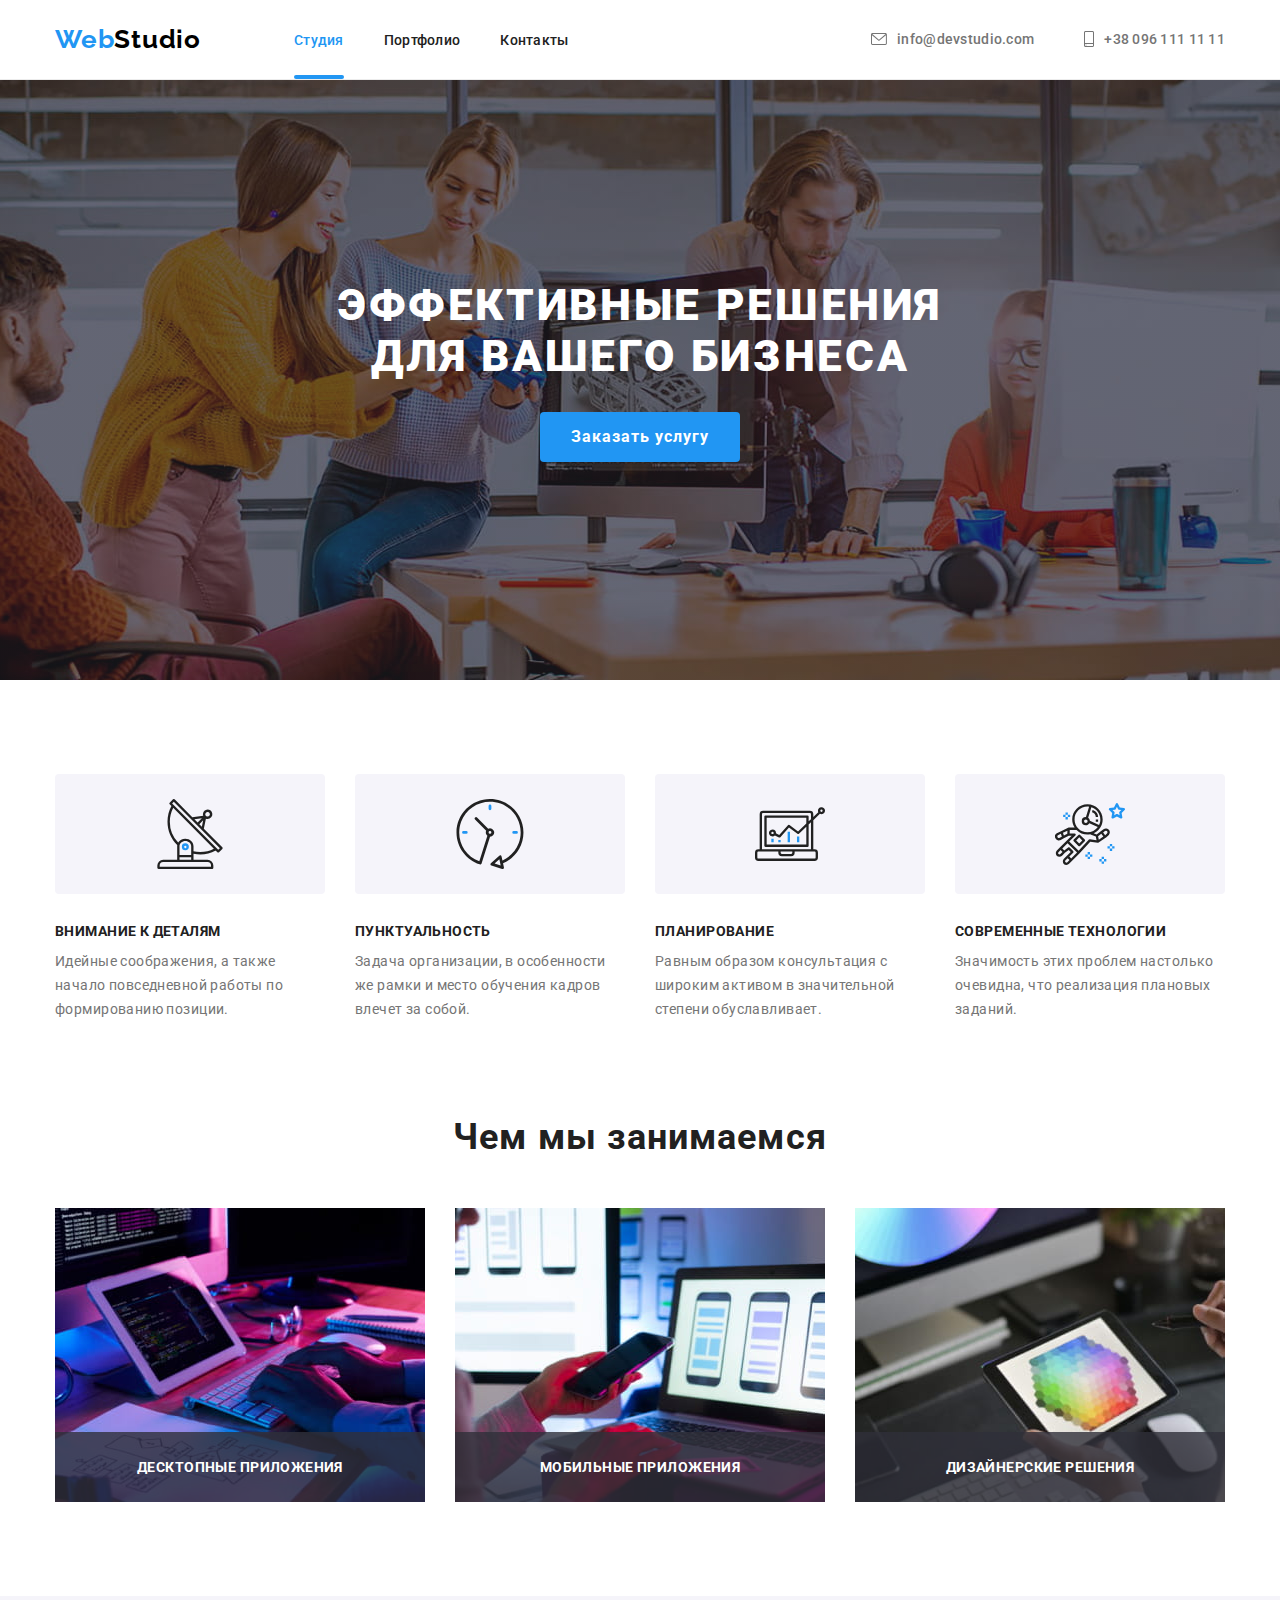
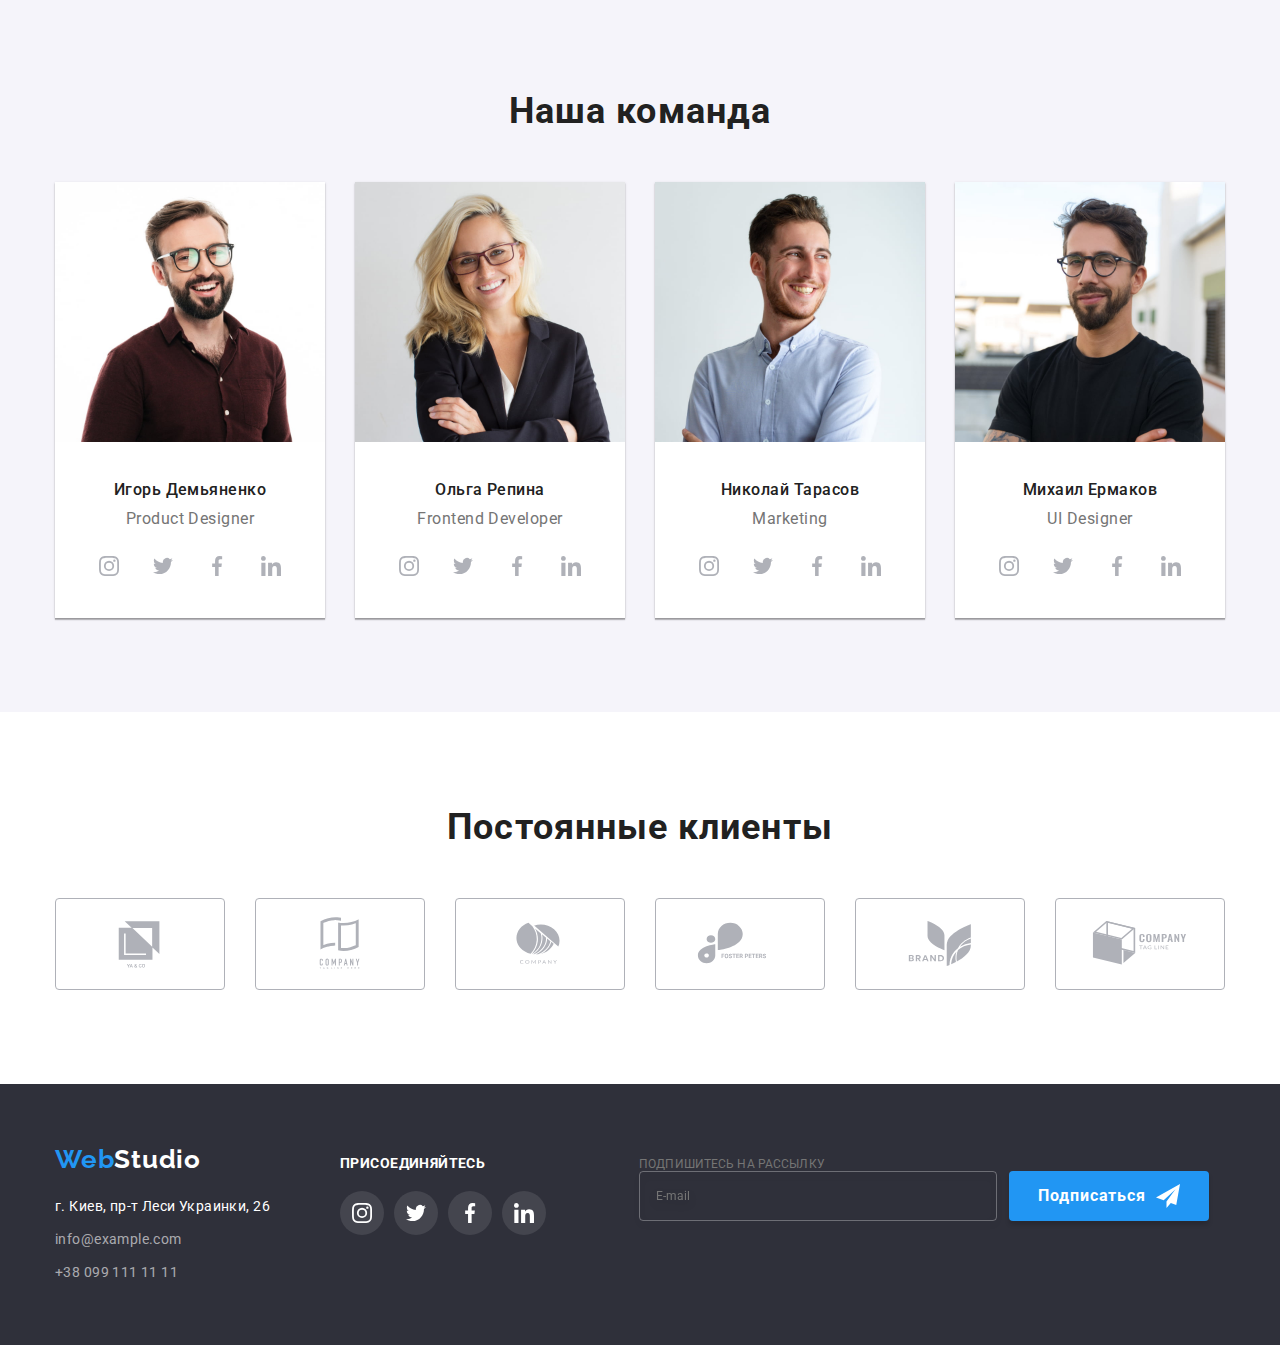
==== commit d60f4e22: "error correction 1" ====
--- a/index.html
+++ b/index.html
@@ -16,7 +16,7 @@
     <!-- MODAL -->
     <div class="backdrop is-hidden" data-modal>
         <div class="modal">
-            <button class="modal-close" data-modal-close>
+            <button class="modal-form__close" data-modal-close>
                 <svg class="form-close-svg">
                     <use href="./images/icons.svg#form-close"></use>
                 </svg> 
@@ -24,7 +24,7 @@
             <form class="modal-form">
                 <h4>Оставьте свои данные, мы вам перезвоним</h4>
                 <label class="form-label">
-                    <p>Имя</p>
+                    <span class="modal-label__title">Имя</span>
                     <span class="form-input-wrap">
                         <input type="text" name="username" placeholder=" ">
                         <svg class="form-input-svg">
@@ -33,7 +33,7 @@
                     </span>
                 </label>
                 <label class="form-label">
-                    <p>Телефон</p>
+                    <span class="modal-label__title">Телефон</span>
                     <span class="form-input-wrap">
                         <input type="tel" name="phone" placeholder=" ">
                         <svg class="form-input-svg">
@@ -42,7 +42,7 @@
                     </span>
                 </label>
                 <label class="form-label">
-                    <p>Почта</p>
+                    <span class="modal-label__title">Почта</span>
                     <span class="form-input-wrap">
                         <input type="email" name="email" placeholder=" ">
                         <svg class="form-input-svg">
@@ -52,7 +52,7 @@
 
                 </label>
                 <label class="form-label">
-                  <p>Комментарий</p>
+                  <span class="modal-label__title">Комментарий</span>
                   <textarea name="feedback" placeholder="Введите текст"></textarea>
                 </label>
                 
@@ -66,11 +66,11 @@
                         required
                     />
                     <label class="label-agreement" for="checkbox-agreement">
-                        Соглашаюсь с рассылкой и принимаю <a href="#">Условия договора</a>
+                        Соглашаюсь с рассылкой и принимаю&nbsp;<a href="#">Условия договора</a>
                     </label>
                 </div>
 
-                <button class="modal-submit" type="submit">Отправить</button>
+                <button class="modal-form__submit" type="submit">Отправить</button>
             </form>
         </div>        
     </div>
@@ -81,18 +81,18 @@
             <nav class="navig">
                 <a href="#" class="logo"><span>Web</span>Studio</a>
                 <ul class="navig-menu list-no-style">
-                    <li class="navigation studio"><a href="./index.html">Студия</a></li>
-                    <li class="navigation"><a href="./portfolio.html">Портфолио</a></li>
-                    <li class="navigation"><a href="#">Контакты</a></li>
+                    <li class="navig-menu__item studio"><a href="./index.html">Студия</a></li>
+                    <li class="navig-menu__item"><a href="./portfolio.html">Портфолио</a></li>
+                    <li class="navig-menu__item"><a href="#">Контакты</a></li>
                 </ul>
             </nav>
             <ul class="navig-address list-no-style ">
-                <li class="address-header"><a class="address-link" href="mailto:info@devstudio.com">
+                <li class="navig-address__item"><a class="address-link" href="mailto:info@devstudio.com">
                     <svg class="address-mail">
                         <use href="./images/icons.svg#icon-envelope"></use>
                     </svg>
                     info@devstudio.com</a></li>
-                <li class="address-header"><a class="address-link" href="tel:+380961111111">
+                <li class="navig-address__item"><a class="address-link" href="tel:+380961111111">
                     <svg class="address-phone">
                         <use href="./images/icons.svg#icon-smartphone"></use>
                     </svg>
@@ -104,8 +104,8 @@
     <main>
         <!-- HERO -->
         <section class="hero-container">
-            <h1 class="hero-slogan">Эффективные решения для вашего бизнеса</h1>
-            <button type="button" class="hero-button" data-modal-open>Заказать услугу</button>
+            <h1 class="hero-container__slogan">Эффективные решения для вашего бизнеса</h1>
+            <button type="button" class="hero-container__button" data-modal-open>Заказать услугу</button>
         </section>
         <!-- /HERO -->
 
@@ -113,9 +113,9 @@
         <section class="advantages">
             <div class="container">
                 <h2 class="visually-hidden">advantages</h2>
-                <ul class="list-no-style">
-                    <li>
-                        <div class="advantage-svg">
+                <ul class="advantages-list list-no-style">
+                    <li class="advantages-list__item">
+                        <div class="advantages-list__svg">
                             <svg aria-label="antenna">
                                 <use href="./images/icons.svg#icon-antenna"></use>
                             </svg>
@@ -123,8 +123,8 @@
                         <h3>Внимание к деталям</h3>
                         <p>Идейные соображения, а также начало повседневной работы по формированию позиции.</p>
                     </li>
-                    <li>
-                        <div class="advantage-svg">
+                    <li class="advantages-list__item">
+                        <div class="advantages-list__svg">
                             <svg aria-label="clock">
                                 <use href="./images/icons.svg#icon-clock"></use>
                             </svg>
@@ -132,8 +132,8 @@
                         <h3>Пунктуальность</h3>
                         <p>Задача организации, в особенности же рамки и место обучения кадров влечет за собой.</p>
                     </li>
-                    <li>
-                        <div class="advantage-svg">
+                    <li class="advantages-list__item">
+                        <div class="advantages-list__svg">
                             <svg aria-label="diagram">
                                 <use href="./images/icons.svg#icon-diagram"></use>
                             </svg>
@@ -141,8 +141,8 @@
                         <h3>Планирование</h3>
                         <p>Равным образом консультация с широким активом в значительной степени обуславливает.</p>
                     </li>
-                    <li>
-                        <div class="advantage-svg">
+                    <li class="advantages-list__item">
+                        <div class="advantages-list__svg">
                             <svg aria-label="astronaut">
                                 <use href="./images/icons.svg#icon-astronaut"></use>
                             </svg>
@@ -152,7 +152,6 @@
                     </li>
                 </ul>
             </div>
-            
         </section>
         <!-- /ADVANTAGES -->
 
@@ -160,20 +159,20 @@
         <section class="about">
             <div class="container">
                 <h2 class="h2-web">Чем мы занимаемся</h2>
-                <ul class="list-no-style ">
-                    <li>
+                <ul class="about-list list-no-style ">
+                    <li class="about-list__item">
                         <img src="./images/about1.jpg" alt="picture about us" width="370" height="294">
                         <div class="about-description">
                             ДЕСКТОПНЫЕ ПРИЛОЖЕНИЯ
                         </div>
                     </li>
-                    <li>
+                    <li class="about-list__item">
                         <img src="./images/about2.jpg" alt="picture about us" width="370" height="294">
                         <div class="about-description">
                             МОБИЛЬНЫЕ ПРИЛОЖЕНИЯ
                         </div>
                     </li>
-                    <li>
+                    <li class="about-list__item">
                         <img src="./images/about3.jpg" alt="picture about us" width="370" height="294">
                         <div class="about-description">
                             ДИЗАЙНЕРСКИЕ РЕШЕНИЯ
@@ -190,7 +189,7 @@
             <div class="container">
                 <h2 class="h2-web">Наша команда</h2>
                 <ul class="names list-no-style ">
-                    <li class="names-div">
+                    <li class="names-item">
                         <img src="./images/team1igor.jpg" alt="Игорь Демьяненко Product Designer" width="270" height="260">
                         <div class="profession">
                             <h3>Игорь Демьяненко</h3>
@@ -219,7 +218,7 @@
                             </ul>
                         </div>
                     </li>
-                    <li class="names-div">
+                    <li class="names-item">
                         <img src="./images/team2olga.jpg" alt="Ольга Репина Frontend Developer" width="270" height="260">
                         <div class="profession">
                             <h3>Ольга Репина</h3>
@@ -248,7 +247,7 @@
                             </ul>
                         </div>
                     </li>
-                    <li class="names-div">
+                    <li class="names-item">
                         <img src="./images/team3nikolai.jpg" alt="Николай Тарасов Marketing" width="270" height="260">
                         <div class="profession">
                             <h3>Николай Тарасов</h3>
@@ -277,7 +276,7 @@
                             </ul>
                         </div>
                     </li>
-                    <li class="names-div">
+                    <li class="names-item">
                         <img src="./images/team4michail.jpg" alt="Михаил Ермаков UI Designer" width="270" height="260">
                         <div class="profession">
                             <h3>Михаил Ермаков</h3>
@@ -311,49 +310,50 @@
             
         </section>
         <!-- /TEAM -->
+
         <!-- CLIENTS -->
         <section class="clients">
             <div class="container">
                 <h2 class="h2-web">Постоянные клиенты</h2>
-                <ul class="list-no-style">
-                    <li>
-                        <a class="clients-link" href="#">
-                            <svg class="clients-svg">
+                <ul class="clients-list list-no-style">
+                    <li class="clients-item">
+                        <a class="clients-item__link" href="#">
+                            <svg class="clients-item__svg">
                                 <use href="./images/icons.svg#icon-logo1"></use>
                             </svg>
                         </a>
                     </li>
-                    <li>
-                        <a class="clients-link" href="#">
-                            <svg class="clients-svg">
+                    <li class="clients-item">
+                        <a class="clients-item__link" href="#">
+                            <svg class="clients-item__svg">
                                 <use href="./images/icons.svg#icon-logo2"></use>
                             </svg>
                         </a>
                     </li>
-                    <li>
-                        <a class="clients-link" href="#">
-                            <svg class="clients-svg">
+                    <li class="clients-item">
+                        <a class="clients-item__link" href="#">
+                            <svg class="clients-item__svg">
                                 <use href="./images/icons.svg#icon-logo3"></use>
                             </svg>
                         </a>
                     </li>
-                    <li>
-                        <a class="clients-link" href="#">
-                            <svg class="clients-svg">
+                    <li class="clients-item">
+                        <a class="clients-item__link" href="#">
+                            <svg class="clients-item__svg">
                                 <use href="./images/icons.svg#icon-logo4"></use>
                             </svg>
                         </a>
                     </li>
-                    <li>
-                        <a class="clients-link" href="#">
-                            <svg class="clients-svg">
+                    <li class="clients-item">
+                        <a class="clients-item__link" href="#">
+                            <svg class="clients-item__svg">
                                 <use href="./images/icons.svg#icon-logo5"></use>
                             </svg>
                         </a>
                     </li>
-                    <li>
-                        <a class="clients-link" href="#">
-                            <svg class="clients-svg">
+                    <li class="clients-item">
+                        <a class="clients-item__link" href="#">
+                            <svg class="clients-item__svg">
                                 <use href="./images/icons.svg#icon-logo6"></use>
                             </svg>
                         </a>
@@ -362,40 +362,39 @@
             </div>
         </section>
         <!-- /CLIENTS -->       
-        
     </main>
 
     <footer class="footer-container">
         <div class="container">
-            <div class="foot-main">
+            <div class="footer-main">
                 <a href="#" class="logo logo-footer"><span>Web</span>Studio</a>
                 <address>
-                    <p class="address-footer">г. Киев, пр-т Леси Украинки, 26</p>
+                    <p>г. Киев, пр-т Леси Украинки, 26</p>
                     <ul class="list-no-style ">
-                        <li class="address-footer"><a href="mailto:info@example.com">info@example.com</a></li>
-                        <li class="address-footer"><a href="tel:+380991111111">+38 099 111 11 11</a></li>
+                        <li class="address-footer__item"><a href="mailto:info@example.com">info@example.com</a></li>
+                        <li class="address-footer__item"><a href="tel:+380991111111">+38 099 111 11 11</a></li>
                     </ul>
                 </address>
             </div>
             <div class="join">
                 <h3>ПРИСОЕДИНЯЙТЕСЬ</h3>
                 <ul class="foot-icons list-no-style">
-                    <li><a class="foot-link" href="#" aria-label="иконка инстаграм">
+                    <li class="join-item"><a class="foot-link" href="#" aria-label="иконка инстаграм">
                         <svg class="foot-svg">
                             <use href="./images/icons.svg#icon-instagram"></use>
                         </svg>
                     </a></li>
-                    <li><a class="foot-link" href="#" aria-label="иконка твиттер">
+                    <li class="join-item"><a class="foot-link" href="#" aria-label="иконка твиттер">
                         <svg class="foot-svg">
                             <use href="./images/icons.svg#icon-twitter"></use>
                         </svg>
                     </a></li>
-                    <li><a class="foot-link" href="#" aria-label="иконка фейсбук">
+                    <li class="join-item"><a class="foot-link" href="#" aria-label="иконка фейсбук">
                         <svg class="foot-svg">
                             <use href="./images/icons.svg#icon-facebook"></use>
                         </svg>
                     </a></li>
-                    <li><a class="foot-link" href="#" aria-label="иконка линкедин">
+                    <li class="join-item"><a class="foot-link" href="#" aria-label="иконка линкедин">
                         <svg class="foot-svg">
                             <use href="./images/icons.svg#icon-linkedin"></use>
                         </svg>
@@ -403,11 +402,11 @@
                 </ul>
             </div>
             <form class="footer-form">
-                    <label class="form-label">
-                        <p>ПОДПИШИТЕСЬ НА РАССЫЛКУ</p>
-                        <input type="mail" name="e-mail" placeholder="E-mail">
+                    <label class="footer-form__label">
+                        <span class="footer-form__title">ПОДПИШИТЕСЬ НА РАССЫЛКУ</span>
+                        <input type="email" name="e-mail" placeholder="E-mail">
                     </label>
-                    <button class="distribution-submit" type="submit">
+                    <button class="footer-form__submit" type="submit">
                         Подписаться
                         <svg class="footer-btn-svg">
                             <use href="./images/icons.svg#icon-send"></use>
@@ -416,7 +415,7 @@
             </form>
         </div>
     </footer>
+
     <script src="./js/modal.js"></script>
 </body>
-
 </html>--- a/css/main.min.css
+++ b/css/main.min.css
@@ -1,2 +1,2 @@
-body{background-color:#fff;color:#757575;font-family:Roboto, sans-serif;font-style:normal;font-weight:500;font-size:16px;line-height:1.71;letter-spacing:0.03em}.visually-hidden{position:absolute;width:1px;height:1px;margin:-1px;border:0;padding:0;white-space:nowrap;clip-path:inset(100%);clip:rect(0 0 0 0);overflow:hidden}.list-no-style{list-style-type:none;padding:0;margin:0}.container{width:1200px;padding:0 15px;margin:0 auto}.h2-web{font-weight:700;font-size:36px;line-height:1.17;letter-spacing:0.03em;color:#212121;background-color:#fff}.modal-form .modal-submit{display:inline-flex;margin:0 auto;width:200px;height:50px;justify-content:center;align-items:center;border:none;border-radius:4px;background-color:#2196f3;color:#fff;font-size:inherit;cursor:pointer}.backdrop{position:fixed;flex-wrap:wrap;overflow-y:auto;width:100%;height:100%;background-color:rgba(0,0,0,0.2);opacity:1;transition:opacity 250ms cubic-bezier(0.4, 0, 0.2, 1);z-index:1}.backdrop.is-hidden{opacity:0;pointer-events:none}.backdrop.is-hidden .modal{transform:translate(-50%, -50%) scale(0.4)}.modal{position:absolute;top:50%;left:50%;min-height:581px;min-width:528px;padding:40px;border-radius:4px;background-color:#fff;transform:translate(-50%, -50%) scale(1);transition:transform 250ms cubic-bezier(0.4, 0, 0.2, 1)}.modal-close{position:absolute;right:8px;top:8px;display:block;width:30px;height:30px;border:1px solid rgba(0,0,0,0.1);border-radius:50%;background-color:#fff;cursor:pointer}.form-close-svg{display:block;align-items:center;width:18px;height:18px;transition:fill 250ms cubic-bezier(0.4, 0, 0.2, 1)}.modal-close:hover .form-close-svg,.modal-close:focus .form-close-svg{fill:#2196f3}.modal-form{display:flex;flex-direction:column}.modal-form h4{display:block;text-align:center;padding-bottom:12px;margin:0 auto;font-style:normal;font-weight:700;font-size:20px;line-height:1.15;letter-spacing:0.03em;color:#212121}.form-label{display:flex;flex-direction:column;font-weight:400;font-size:12px;line-height:1.17;letter-spacing:0.01em}.form-label p{margin:0;margin-bottom:4px}.form-input-wrap{display:inline-block;position:relative;padding:0;margin-bottom:10px}.form-input-svg{position:absolute;top:50%;transform:translateY(-50%);left:12px;width:18px;height:18px;transition:fill 250ms cubic-bezier(0.4, 0, 0.2, 1)}.form-label input{width:100%;height:40px;margin:0;padding-left:42px;border:1px solid rgba(33,33,33,0.2);border-radius:4px;transition:border-color 250ms cubic-bezier(0.4, 0, 0.2, 1);cursor:pointer}.form-label input:focus,.form-label textarea:focus{outline:none;border:1px solid #2196f3}.form-label input:focus+.form-input-svg{fill:#2196f3}.form-label textarea{height:120px;margin:0;margin-bottom:20px;padding:12px 16px;border:1px solid rgba(33,33,33,0.2);border-radius:4px;resize:none;transition:border-color 250ms cubic-bezier(0.4, 0, 0.2, 1);cursor:pointer}.visually-hidden{position:absolute;clip:rect(1px 1px 1px 1px);clip:rect(1px, 1px, 1px, 1px);padding:0;border:0;height:1px;width:1px;overflow:hidden}.label-agreement{display:flex;align-items:center;margin:0;margin-bottom:40px;font-weight:400;font-size:14px;line-height:1.71;letter-spacing:0.03em;color:#757575}.label-agreement::before{content:'';display:inline-block;width:16px;height:15px;border:2px solid #212121;margin-right:7px;margin-left:12px;border-radius:2px}.modal-checkbox:checked+.label-agreement::before{border:none;background-origin:border-box;background-color:#2196f3;background-image:url("../images/icon-check.svg");background-repeat:no-repeat;background-size:cover}.header{border-bottom:1px solid #ececec}.header .container{display:flex;align-items:center;padding-top:24px;padding-bottom:24px}.header .navig{display:flex;align-items:center}.header .navig-menu{display:flex;align-items:center}.header .navig-menu a{padding-top:30px;padding-bottom:30px}.header .navig-menu li:not(:last-child){margin-right:40px}.header .navig-address{display:flex;align-items:center;margin-left:auto}.header .navig-address li:not(:last-child){margin-right:50px}.logo{font-family:Raleway, sans-serif;font-style:normal;font-weight:700;font-size:26px;line-height:1.19;letter-spacing:0.03em;color:#000;text-decoration:none}.logo-footer{color:#fff;background-color:#2f303a}.logo span{color:#2196f3}.navig .logo{margin-right:93px}.navigation a{position:relative;font-size:14px;line-height:16px;letter-spacing:0.02em;color:#212121;background-color:#fff;text-decoration:none;transition:color 250ms cubic-bezier(0.4, 0, 0.2, 1)}.navigation a::after{content:'';position:absolute;display:block;left:0;bottom:-1px;width:100%;height:4px;border-radius:2px;background-color:#2196f3;opacity:0;transition:opacity 250ms cubic-bezier(0.4, 0, 0.2, 1)}.studio a,.portfolio a{color:#2196f3}.studio a::after,.portfolio a::after{opacity:1}.navigation a:hover,.navigation a:focus,.navigation a:active{color:#2196f3}.address-header a{font-size:14px;line-height:1.14px;letter-spacing:0.02em;color:#757575;background-color:#fff;text-decoration:none;transition:color 250ms cubic-bezier(0.4, 0, 0.2, 1)}.address-header:hover a,.address-header:focus a{color:#2196f3}.navig-address .address-link{display:flex;justify-content:center;align-items:center}.navig-address .address-mail{fill:#757575;width:16px;height:12px;margin-right:10px}.navig-address .address-phone{fill:#757575;width:10px;height:16px;margin-right:10px}.address-link:hover{color:#2196f3}.address-link:hover .address-mail,.address-link:hover .address-phone{fill:#2196f3}.footer-container{padding-top:60px;padding-bottom:60px;background-color:#2f303a}.footer-container .container{display:flex;align-items:baseline}.footer-container .foot-main{margin-right:70px}.footer-container .join{display:block;margin:0}.join h3{margin:0 auto;font-weight:bold;font-size:14px;line-height:16px;letter-spacing:0.03em;text-transform:uppercase;color:#fff}.join li:not(:last-child){margin-right:10px}.footer-container p{margin-top:0;margin-bottom:9px}.footer-container .foot-main li:not(:last-child){margin-bottom:9px}.address-footer{font-style:normal;font-weight:400;font-size:14px;line-height:1.71;letter-spacing:0.03em;color:#fff}.address-footer a{color:rgba(255,255,255,0.6);text-decoration:none;transition:color 250ms cubic-bezier(0.4, 0, 0.2, 1)}.address-footer:hover a,.address-footer:focus a{color:#2196f3}.logo-footer{display:block;margin-bottom:20px}.foot-icons{margin:0 auto;margin-top:20px;display:flex;justify-content:space-between}.foot-icons .foot-link{background-color:rgba(255,255,255,0.1);display:flex;justify-content:center;align-items:center;width:44px;height:44px;border-radius:50%;transition:background-color 250ms cubic-bezier(0.4, 0, 0.2, 1)}.foot-icons .foot-svg{fill:#fff;width:20px;height:20px}.foot-link:hover{background-color:#2196f3}.foot-link:hover .foot-svg{fill:#fff}.footer-form{position:relative;display:flex;flex-direction:row;padding-left:93px;height:100%;align-items:flex-start}.footer-form .form-label{display:flex;flex-direction:column;font-weight:400;font-size:12px;line-height:1.17;letter-spacing:0.01em}.footer-form .form-label p{margin:0;margin-bottom:20px;font-weight:700;font-size:14px;line-height:1.14;letter-spacing:0.03em;text-transform:uppercase;color:#fff}.footer-form .form-label input{width:358px;height:50px;padding-left:16px;margin:0;border:1px solid rgba(255,255,255,0.3);filter:drop-shadow(0px 4px 4px rgba(0,0,0,0.15));border-radius:4px;cursor:pointer;background-color:unset;color:#000;transition:background-color 250ms cubic-bezier(0.4, 0, 0.2, 1)}.footer-form .form-label placeholder{font-weight:400;font-size:16px;line-height:1.25;letter-spacing:0.03em;color:rgba(255,255,255,0.6)}.footer-form .form-label input:not(:placeholder-shown){background-color:#fff}.distribution-submit{position:absolute;bottom:0;right:-212px;display:inline-flex;margin:0 auto;width:200px;height:50px;justify-content:center;align-items:center;border:none;border-radius:4px;background-color:#2196f3;box-shadow:0px 4px 4px rgba(0,0,0,0.15);font-weight:700;font-size:16px;line-height:1.875;letter-spacing:0.06em;color:#fff;cursor:pointer}.footer-form>.distribution-submit{align-self:flex-start}.footer-btn-svg{width:24px;height:24px;margin-left:10px}.hero-container{min-height:600px;max-width:1600px;padding-top:200px;text-align:center;margin:0 auto;background-image:linear-gradient(rgba(47,48,58,0.4), rgba(47,48,58,0.4)),url(../images/HERO.jpg);background-color:#c4c4c4;background-repeat:no-repeat;background-position:center;background-size:auto}.hero-slogan{width:696px;margin-bottom:30px;margin-top:0;margin-left:auto;margin-right:auto;font-weight:900;font-size:44px;line-height:1.16;letter-spacing:0.06em;color:#fff;text-transform:uppercase}.hero-button{width:200px;height:50px;margin-right:auto;margin-left:auto;text-align:center;border:none;border-radius:4px;cursor:pointer;font-weight:700;line-height:1.6;letter-spacing:0.06em;color:#fff;background-color:#2196f3}.advantages{padding-top:94px}.advantages ul{display:flex}.advantages .container li{flex-basis:calc((100% - 90px) / 4)}.advantages .container li:not(:last-child){margin-right:30px}.advantage-svg{display:flex;justify-content:center;align-items:center;width:270px;height:120px;background-color:#f5f4fa;border-radius:4px;margin-bottom:30px}.advantages svg{width:70px;height:70px}.advantages h3{margin-top:0;margin-bottom:10px;font-weight:700;font-size:14px;line-height:1.14;letter-spacing:0.03em;color:#212121;text-transform:uppercase}.advantages p{margin:0;font-weight:400;font-size:14px;line-height:1.71;letter-spacing:0.03em;color:#757575}.about{padding-top:94px;padding-bottom:94px}.about img{display:block}.about .h2-web{display:flex;margin:0 auto;margin-bottom:50px;justify-content:center}.about .container .list-no-style{display:flex;margin:0 auto;justify-content:center}.about .container .list-no-style li{flex-basis:calc((100% - 60px) / 3)}.about .container .list-no-style li:not(:last-child){margin-right:30px}.about li{position:relative}.about-description{position:absolute;bottom:0;width:100%;padding-top:27px;padding-bottom:27px;font-weight:700;font-size:14px;line-height:16px;text-align:center;letter-spacing:0.03em;text-transform:uppercase;color:#fff;background-color:rgba(47,48,58,0.8)}.team-container{display:flex;padding-top:94px;padding-bottom:94px;background-color:#f5f4fa;flex-direction:column}.team-container .h2-web{margin:0 auto;margin-bottom:50px;background-color:#f5f4fa;text-align:center}.team-container .names{display:flex;justify-content:center}.team-container .names-div{width:270px;background-color:#fff}.team-container .names-div{box-shadow:0px 1px 3px rgba(0,0,0,0.12),0px 1px 1px rgba(0,0,0,0.14),0px 2px 1px rgba(0,0,0,0.2)}.team-container .names-div:not(:last-child){margin-right:30px}.names h3{display:flex;justify-content:center;margin-top:0;margin-bottom:10px;font-weight:500;font-size:16px;line-height:1.19;letter-spacing:3%;color:#212121}.names p{display:flex;justify-content:center;margin:0 auto;font-weight:400;line-height:1.19;letter-spacing:0.03em;color:#757575}.team-container .profession{padding-top:30px;padding-bottom:30px;padding-left:32px;padding-right:32px}.team-icons{margin:0 auto;margin-top:16px;display:flex;justify-content:space-between}.team-icons .team-link{display:flex;justify-content:center;align-items:center;width:44px;height:44px;border-radius:50%;transition:background-color 250ms cubic-bezier(0.4, 0, 0.2, 1)}.team-icons .team-svg{fill:#afb1b8;width:20px;height:20px;transition:fill 250ms cubic-bezier(0.4, 0, 0.2, 1)}.team-link:hover{background-color:#2196f3}.team-link:hover .team-svg{fill:#fff}.clients{padding-top:94px;padding-bottom:94px}.clients .list-no-style{display:flex;margin:0 auto;justify-content:center}.clients .h2-web{margin:0 auto;margin-bottom:50px;text-align:center}.clients .container li{display:flex;width:170px;height:92px;justify-content:center;align-items:center;border:1px solid #afb1b8;border-radius:4px;cursor:pointer;transition:border-color 250ms cubic-bezier(0.4, 0, 0.2, 1)}.clients .list-no-style li:not(:last-child){margin-right:30px}.clients .clients-link{display:flex;justify-content:center;align-items:center}.clients .clients-svg{fill:#afb1b8;width:170px;height:92px;padding:16px 32px;transition:fill 250ms cubic-bezier(0.4, 0, 0.2, 1)}.clients .container li:hover{border-color:#2196f3}.clients .container li:hover .clients-svg{fill:#2196f3}.filter-button{font-weight:500;font-size:16px;line-height:1.62;text-align:center;letter-spacing:0.03em;color:#212121;background-color:#f5f4fa;cursor:pointer;transition:color 250ms cubic-bezier(0.4, 0, 0.2, 1),background-color 250ms cubic-bezier(0.4, 0, 0.2, 1),box-shadow 250ms cubic-bezier(0.4, 0, 0.2, 1)}.filter-button:hover,.filter-button:focus,.filter-button:active{color:#fff;background-color:#2196f3;box-shadow:0px 3px 1px rgba(0,0,0,0.1),0px 1px 2px rgba(0,0,0,0.08),0px 2px 2px rgba(0,0,0,0.12)}.works{padding-top:94px;padding-bottom:94px}.works-example{width:370px;padding:20px 24px;border-right:1px solid #eee;border-left:1px solid #eee;border-bottom:1px solid #eee}.works .container ul{display:flex;justify-content:center;flex-wrap:wrap}.container .filter{padding-bottom:0;margin-bottom:50px}.works .filter li:not(:last-child){margin-right:8px}.works .filter-button{display:block;padding:6px 22px;border:0px;border-radius:4px;height:38px}.works .projects{display:flex;flex-wrap:wrap}.works .projects li{width:calc((100% - 60px) / 3);margin-right:30px;margin-bottom:30px;transition:box-shadow 250ms cubic-bezier(0.4, 0, 0.2, 1)}.works .projects li:hover{box-shadow:0px 1px 1px rgba(0,0,0,0.12),0px 4px 4px rgba(0,0,0,0.06),1px 4px 6px rgba(0,0,0,0.16)}.works .projects li:nth-child(3n){margin-right:0}.works .projects li:nth-last-child(-n+3){margin-bottom:0}.works .projects img{display:block;margin:0;padding:0 auto}.works .projects h3{margin:0;margin-bottom:4px}.works .projects p{display:block;margin:0}.works h3{font-weight:700;font-size:18px;line-height:2;letter-spacing:0.06em;color:#212121}.works-example p{font-weight:400;font-size:16px;line-height:1.87;letter-spacing:0.03em;color:#757575}.projects-thumb{position:relative;overflow:hidden}.projects-overlay{display:block;position:absolute;top:0;left:0;width:100%;height:100%;background-color:rgba(33,150,243,0.9);transform:translateY(101%);transition:transform 250ms cubic-bezier(0.4, 0, 0.2, 1)}.projects li:hover .projects-overlay{transform:translateY(0)}.overlay-text{padding:63px 24px;font-weight:400;font-size:18px;line-height:28px;letter-spacing:0.03em;color:#fff}
+body{background-color:#fff;color:#757575;font-family:Roboto, sans-serif;font-style:normal;font-weight:500;font-size:16px;line-height:1.71;letter-spacing:0.03em}.visually-hidden{position:absolute;width:1px;height:1px;margin:-1px;border:0;padding:0;white-space:nowrap;clip-path:inset(100%);clip:rect(0 0 0 0);overflow:hidden}.list-no-style{list-style-type:none;padding:0;margin:0}.container{width:1200px;padding:0 15px;margin:0 auto}.h2-web{font-weight:700;font-size:36px;line-height:1.17;letter-spacing:0.03em;color:#212121;background-color:#fff}.modal-form__submit{display:inline-flex;margin:0 auto;width:200px;height:50px;justify-content:center;align-items:center;border:none;border-radius:4px;background-color:#2196f3;color:#fff;font-size:inherit;cursor:pointer}.logo{font-family:Raleway, sans-serif;font-style:normal;font-weight:700;font-size:26px;line-height:1.19;letter-spacing:0.03em;color:#000;text-decoration:none}.logo-footer{display:block;margin-bottom:20px;color:#fff;background-color:#2f303a}.logo span{color:#2196f3}.backdrop{position:fixed;flex-wrap:wrap;overflow-y:auto;width:100%;height:100%;background-color:rgba(0,0,0,0.2);opacity:1;transition:opacity 250ms cubic-bezier(0.4, 0, 0.2, 1);z-index:1}.backdrop.is-hidden{opacity:0;pointer-events:none}.backdrop.is-hidden .modal{transform:translate(-50%, -50%) scale(0.4)}.backdrop .modal{position:absolute;top:50%;left:50%;min-height:581px;min-width:528px;padding:40px;border-radius:4px;background-color:#fff;transform:translate(-50%, -50%) scale(1);transition:transform 250ms cubic-bezier(0.4, 0, 0.2, 1)}.modal-form__close{position:absolute;right:8px;top:8px;display:block;width:30px;height:30px;border:1px solid rgba(0,0,0,0.1);border-radius:50%;background-color:#fff;cursor:pointer;outline:none}.modal-form__close .form-close-svg{display:block;align-items:center;width:18px;height:18px;transition:fill 250ms cubic-bezier(0.4, 0, 0.2, 1)}.modal-form__close:hover .form-close-svg,.modal-form__close:focus .form-close-svg{fill:#2196f3}.modal-form{display:flex;flex-direction:column}.modal-form h4{display:block;text-align:center;padding-bottom:12px;margin:0 auto;font-style:normal;font-weight:700;font-size:20px;line-height:1.15;letter-spacing:0.03em;color:#212121}.form-label{display:flex;flex-direction:column;font-weight:400;font-size:12px;line-height:1.17;letter-spacing:0.01em}.form-label p{margin:0;margin-bottom:4px}.form-label .form-input-wrap{display:inline-block;position:relative;padding:0;margin-bottom:10px}.form-label .form-input-wrap input{width:100%;height:40px;margin:0;padding-left:42px;border:1px solid rgba(33,33,33,0.2);border-radius:4px;transition:border-color 250ms cubic-bezier(0.4, 0, 0.2, 1);cursor:pointer}.form-label .form-input-wrap input:focus{outline:none;border:1px solid #2196f3}.form-label .form-input-wrap input:focus+.form-input-svg{fill:#2196f3}.form-label .form-input-wrap .form-input-svg{position:absolute;top:50%;transform:translateY(-50%);left:12px;width:18px;height:18px;transition:fill 250ms cubic-bezier(0.4, 0, 0.2, 1)}.form-label textarea{height:120px;margin:0;margin-bottom:20px;padding:12px 16px;border:1px solid rgba(33,33,33,0.2);border-radius:4px;resize:none;transition:border-color 250ms cubic-bezier(0.4, 0, 0.2, 1);cursor:pointer}.form-label textarea:focus{outline:none;border:1px solid #2196f3}.label-agreement{display:flex;align-items:center;margin:0;margin-bottom:40px;font-weight:400;font-size:14px;line-height:1.71;letter-spacing:0.03em;color:#757575}.label-agreement::before{content:'';display:inline-block;width:16px;height:15px;border:2px solid #212121;margin-right:7px;margin-left:12px;border-radius:2px}.modal-checkbox:checked+.label-agreement::before{border:none;background-origin:border-box;background-color:#2196f3;background-image:url("../images/icon-check.svg");background-repeat:no-repeat;background-size:cover}.header{border-bottom:1px solid #ececec}.header .container{display:flex;align-items:center;padding-top:24px;padding-bottom:24px}.header .navig{display:flex;align-items:center}.header .navig .logo{margin-right:93px}.header .navig-menu{display:flex;align-items:center}.header .navig-address{display:flex;align-items:center;margin-left:auto}.navig-menu__item:not(:last-child){margin-right:40px}.navig-menu__item a{position:relative;padding-top:30px;padding-bottom:30px;font-size:14px;line-height:16px;letter-spacing:0.02em;color:#212121;background-color:#fff;text-decoration:none;transition:color 250ms cubic-bezier(0.4, 0, 0.2, 1)}.navig-menu__item a::after{content:'';position:absolute;display:block;left:0;bottom:-1px;width:100%;height:4px;border-radius:2px;background-color:#2196f3;opacity:0;transition:opacity 250ms cubic-bezier(0.4, 0, 0.2, 1)}.navig-menu__item a:hover,.navig-menu__item a:focus,.navig-menu__item a:active{color:#2196f3}.studio a,.portfolio a{color:#2196f3}.studio a::after,.studio a::after,.portfolio a::after,.portfolio a::after{opacity:1}.navig-address__item:not(:last-child){margin-right:50px}.navig-address__item .address-link{display:flex;justify-content:center;align-items:center;font-size:14px;line-height:1.14px;letter-spacing:0.02em;color:#757575;background-color:#fff;text-decoration:none;transition:color 250ms cubic-bezier(0.4, 0, 0.2, 1)}.navig-address__item:hover .address-link,.navig-address__item:focus .address-link{color:#2196f3}.navig-address__item .address-mail{fill:#757575;width:16px;height:12px;margin-right:10px;transition:fill 250ms cubic-bezier(0.4, 0, 0.2, 1)}.navig-address__item .address-phone{fill:#757575;width:10px;height:16px;margin-right:10px;transition:fill 250ms cubic-bezier(0.4, 0, 0.2, 1)}.navig-address__item:hover .address-mail{fill:#2196f3}.navig-address__item:hover .address-phone{fill:#2196f3}.hero-container{min-height:600px;max-width:1600px;padding-top:200px;text-align:center;margin:0 auto;background-image:linear-gradient(rgba(47,48,58,0.4), rgba(47,48,58,0.4)),url(../../images/HERO.jpg);background-color:#c4c4c4;background-repeat:no-repeat;background-position:center;background-size:auto}.hero-container__slogan{width:696px;margin-bottom:30px;margin-top:0;margin-left:auto;margin-right:auto;font-weight:900;font-size:44px;line-height:1.16;letter-spacing:0.06em;color:#fff;text-transform:uppercase}.hero-container__button{width:200px;height:50px;margin-right:auto;margin-left:auto;text-align:center;border:none;border-radius:4px;cursor:pointer;outline:none;font-weight:700;line-height:1.6;letter-spacing:0.06em;color:#fff;background-color:#2196f3}.advantages{padding-top:94px}.advantages-list{display:flex}.advantages-list__item{flex-basis:calc((100% - 90px) / 4)}.advantages-list__item:not(:last-child){margin-right:30px}.advantages-list__svg{display:flex;justify-content:center;align-items:center;width:270px;height:120px;background-color:#f5f4fa;border-radius:4px;margin-bottom:30px}.advantages-list__svg svg{width:70px;height:70px}.advantages-list h3{margin-top:0;margin-bottom:10px;font-weight:700;font-size:14px;line-height:1.14;letter-spacing:0.03em;color:#212121;text-transform:uppercase}.advantages-list p{margin:0;font-weight:400;font-size:14px;line-height:1.71;letter-spacing:0.03em;color:#757575}.about{padding-top:94px;padding-bottom:94px}.about .h2-web{display:flex;margin:0 auto;margin-bottom:50px;justify-content:center}.about-list{display:flex;margin:0 auto;justify-content:center}.about-list__item{position:relative;flex-basis:calc((100% - 60px) / 3)}.about-list__item:not(:last-child){margin-right:30px}.about-list img{display:block}.about-list .about-description{position:absolute;bottom:0;width:100%;padding-top:27px;padding-bottom:27px;font-weight:700;font-size:14px;line-height:16px;text-align:center;letter-spacing:0.03em;text-transform:uppercase;color:#fff;background-color:rgba(47,48,58,0.8)}.team-container{display:flex;padding-top:94px;padding-bottom:94px;background-color:#f5f4fa;flex-direction:column}.team-container .h2-web{margin:0 auto;margin-bottom:50px;background-color:#f5f4fa;text-align:center}.names{display:flex;justify-content:center}.names-item{width:270px;background-color:#fff;box-shadow:0px 1px 3px rgba(0,0,0,0.12),0px 1px 1px rgba(0,0,0,0.14),0px 2px 1px rgba(0,0,0,0.2)}.names-item:not(:last-child){margin-right:30px}.names h3{display:flex;justify-content:center;margin-top:0;margin-bottom:10px;font-weight:500;font-size:16px;line-height:1.19;letter-spacing:3%;color:#212121}.names p{display:flex;justify-content:center;margin:0 auto;font-weight:400;line-height:1.19;letter-spacing:0.03em;color:#757575}.profession{padding-top:30px;padding-bottom:30px;padding-left:32px;padding-right:32px}.profession .team-icons{margin:0 auto;margin-top:16px;display:flex;justify-content:space-between}.profession .team-icons .team-link{display:flex;justify-content:center;align-items:center;width:44px;height:44px;border-radius:50%;transition:background-color 250ms cubic-bezier(0.4, 0, 0.2, 1)}.profession .team-icons .team-link:hover{background-color:#2196f3}.profession .team-icons .team-link:hover .team-svg{fill:#fff}.profession .team-icons .team-svg{fill:#afb1b8;width:20px;height:20px;transition:fill 250ms cubic-bezier(0.4, 0, 0.2, 1)}.clients{padding-top:94px;padding-bottom:94px}.clients .h2-web{margin:0 auto;margin-bottom:50px;text-align:center}.clients-list{display:flex;margin:0 auto;justify-content:center}.clients-item{display:flex;width:170px;height:92px;justify-content:center;align-items:center;border:1px solid #afb1b8;border-radius:4px;cursor:pointer;transition:border-color 250ms cubic-bezier(0.4, 0, 0.2, 1)}.clients-item:not(:last-child){margin-right:30px}.clients-item:hover{border-color:#2196f3}.clients-item:hover .clients-item__svg{fill:#2196f3}.clients-item__link{display:flex;justify-content:center;align-items:center}.clients-item__svg{fill:#afb1b8;width:170px;height:92px;padding:16px 32px;transition:fill 250ms cubic-bezier(0.4, 0, 0.2, 1)}.works-filter{display:flex;justify-content:center;flex-wrap:wrap;padding-bottom:0;margin-bottom:50px}.works-filter li:not(:last-child){margin-right:8px}.works-filter .works-filter__button{display:block;padding:6px 22px;border:0px;border-radius:4px;height:38px;font-weight:500;font-size:16px;line-height:1.62;text-align:center;letter-spacing:0.03em;color:#212121;background-color:#f5f4fa;cursor:pointer;transition:color 250ms cubic-bezier(0.4, 0, 0.2, 1),background-color 250ms cubic-bezier(0.4, 0, 0.2, 1),box-shadow 250ms cubic-bezier(0.4, 0, 0.2, 1)}.works-filter .works-filter__button:hover,.works-filter .works-filter__button:focus,.works-filter .works-filter__button:active{color:#fff;background-color:#2196f3;box-shadow:0px 3px 1px rgba(0,0,0,0.1),0px 1px 2px rgba(0,0,0,0.08),0px 2px 2px rgba(0,0,0,0.12)}.works{padding-top:94px;padding-bottom:94px}.works .projects-list{display:flex;justify-content:center;flex-wrap:wrap}.projects-item{width:calc((100% - 60px) / 3);margin-right:30px;margin-bottom:30px;transition:box-shadow 250ms cubic-bezier(0.4, 0, 0.2, 1)}.projects-item:hover{box-shadow:0px 1px 1px rgba(0,0,0,0.12),0px 4px 4px rgba(0,0,0,0.06),1px 4px 6px rgba(0,0,0,0.16)}.projects-item:hover .projects-overlay{transform:translateY(0)}.projects-item:nth-child(3n){margin-right:0}.projects-item:nth-last-child(-n+3){margin-bottom:0}.projects-item__thumb{position:relative;overflow:hidden}.projects-item__thumb img{display:block;margin:0;padding:0 auto}.projects-item__thumb .projects-overlay{display:block;position:absolute;top:0;left:0;width:100%;height:100%;background-color:rgba(33,150,243,0.9);transform:translateY(101%);transition:transform 250ms cubic-bezier(0.4, 0, 0.2, 1)}.projects-item__thumb .projects-overlay .overlay-text{padding:63px 24px;font-weight:400;font-size:18px;line-height:28px;letter-spacing:0.03em;color:#fff}.projects-item__description{width:370px;padding:20px 24px;border-right:1px solid #eee;border-left:1px solid #eee;border-bottom:1px solid #eee}.projects-item__description h3{margin:0;margin-bottom:4px;font-weight:700;font-size:18px;line-height:2;letter-spacing:0.06em;color:#212121}.projects-item__description p{display:block;margin:0;font-weight:400;font-size:16px;line-height:1.87;letter-spacing:0.03em;color:#757575}.footer-container{padding-top:60px;padding-bottom:60px;background-color:#2f303a}.footer-container .container{display:flex;align-items:baseline}.footer-main{margin-right:70px}.footer-main p{margin-top:0;margin-bottom:9px;font-style:normal;font-weight:400;font-size:14px;line-height:1.71;letter-spacing:0.03em;color:#fff}.address-footer__item{font-style:normal;font-weight:400;font-size:14px;line-height:1.71;letter-spacing:0.03em;color:#fff}.address-footer__item a{color:rgba(255,255,255,0.6);text-decoration:none;transition:color 250ms cubic-bezier(0.4, 0, 0.2, 1)}.address-footer__item:hover a,.address-footer__item:focus a{color:#2196f3}.address-footer__item:not(:last-child){margin-bottom:9px}.join{display:block;margin:0}.join h3{margin:0 auto;font-weight:bold;font-size:14px;line-height:16px;letter-spacing:0.03em;text-transform:uppercase;color:#fff}.join .foot-icons{margin:0 auto;margin-top:20px;display:flex;justify-content:space-between}.join-item:not(:last-child){margin-right:10px}.join-item .foot-link{background-color:rgba(255,255,255,0.1);display:flex;justify-content:center;align-items:center;width:44px;height:44px;border-radius:50%;transition:background-color 250ms cubic-bezier(0.4, 0, 0.2, 1)}.join-item .foot-link .foot-svg{fill:#fff;width:20px;height:20px}.join-item .foot-link:hover{background-color:#2196f3}.join-item .foot-link:hover .foot-svg{fill:#fff}.footer-form{position:relative;display:flex;flex-direction:row;padding-left:93px;height:100%;align-items:flex-start}.footer-form__label{display:flex;flex-direction:column;font-weight:400;font-size:12px;line-height:1.17;letter-spacing:0.01em}.footer-form__label p{margin:0;margin-bottom:20px;font-weight:700;font-size:14px;line-height:1.14;letter-spacing:0.03em;text-transform:uppercase;color:#fff}.footer-form__label input{width:358px;height:50px;padding-left:16px;margin:0;border:1px solid rgba(255,255,255,0.3);filter:drop-shadow(0px 4px 4px rgba(0,0,0,0.15));border-radius:4px;cursor:pointer;background-color:unset;color:#000;transition:background-color 250ms cubic-bezier(0.4, 0, 0.2, 1)}.footer-form__label input placeholder{font-weight:400;font-size:16px;line-height:1.25;letter-spacing:0.03em;color:rgba(255,255,255,0.6)}.footer-form__label input:not(:placeholder-shown){background-color:#fff}.footer-form__submit{position:absolute;bottom:0;right:-212px;display:inline-flex;margin:0 auto;width:200px;height:50px;justify-content:center;align-items:center;border:none;border-radius:4px;background-color:#2196f3;box-shadow:0px 4px 4px rgba(0,0,0,0.15);font-weight:700;font-size:16px;line-height:1.875;letter-spacing:0.06em;color:#fff;cursor:pointer}.footer-form__submit .footer-btn-svg{width:24px;height:24px;margin-left:10px}
 /*# sourceMappingURL=main.min.css.map */--- a/css/main.min.css
+++ b/css/main.min.css
@@ -1,2 +1,2 @@
-body{background-color:#fff;color:#757575;font-family:Roboto, sans-serif;font-style:normal;font-weight:500;font-size:16px;line-height:1.71;letter-spacing:0.03em}.visually-hidden{position:absolute;width:1px;height:1px;margin:-1px;border:0;padding:0;white-space:nowrap;clip-path:inset(100%);clip:rect(0 0 0 0);overflow:hidden}.list-no-style{list-style-type:none;padding:0;margin:0}.container{width:1200px;padding:0 15px;margin:0 auto}.h2-web{font-weight:700;font-size:36px;line-height:1.17;letter-spacing:0.03em;color:#212121;background-color:#fff}.modal-form .modal-submit{display:inline-flex;margin:0 auto;width:200px;height:50px;justify-content:center;align-items:center;border:none;border-radius:4px;background-color:#2196f3;color:#fff;font-size:inherit;cursor:pointer}.backdrop{position:fixed;flex-wrap:wrap;overflow-y:auto;width:100%;height:100%;background-color:rgba(0,0,0,0.2);opacity:1;transition:opacity 250ms cubic-bezier(0.4, 0, 0.2, 1);z-index:1}.backdrop.is-hidden{opacity:0;pointer-events:none}.backdrop.is-hidden .modal{transform:translate(-50%, -50%) scale(0.4)}.modal{position:absolute;top:50%;left:50%;min-height:581px;min-width:528px;padding:40px;border-radius:4px;background-color:#fff;transform:translate(-50%, -50%) scale(1);transition:transform 250ms cubic-bezier(0.4, 0, 0.2, 1)}.modal-close{position:absolute;right:8px;top:8px;display:block;width:30px;height:30px;border:1px solid rgba(0,0,0,0.1);border-radius:50%;background-color:#fff;cursor:pointer}.form-close-svg{display:block;align-items:center;width:18px;height:18px;transition:fill 250ms cubic-bezier(0.4, 0, 0.2, 1)}.modal-close:hover .form-close-svg,.modal-close:focus .form-close-svg{fill:#2196f3}.modal-form{display:flex;flex-direction:column}.modal-form h4{display:block;text-align:center;padding-bottom:12px;margin:0 auto;font-style:normal;font-weight:700;font-size:20px;line-height:1.15;letter-spacing:0.03em;color:#212121}.form-label{display:flex;flex-direction:column;font-weight:400;font-size:12px;line-height:1.17;letter-spacing:0.01em}.form-label p{margin:0;margin-bottom:4px}.form-input-wrap{display:inline-block;position:relative;padding:0;margin-bottom:10px}.form-input-svg{position:absolute;top:50%;transform:translateY(-50%);left:12px;width:18px;height:18px;transition:fill 250ms cubic-bezier(0.4, 0, 0.2, 1)}.form-label input{width:100%;height:40px;margin:0;padding-left:42px;border:1px solid rgba(33,33,33,0.2);border-radius:4px;transition:border-color 250ms cubic-bezier(0.4, 0, 0.2, 1);cursor:pointer}.form-label input:focus,.form-label textarea:focus{outline:none;border:1px solid #2196f3}.form-label input:focus+.form-input-svg{fill:#2196f3}.form-label textarea{height:120px;margin:0;margin-bottom:20px;padding:12px 16px;border:1px solid rgba(33,33,33,0.2);border-radius:4px;resize:none;transition:border-color 250ms cubic-bezier(0.4, 0, 0.2, 1);cursor:pointer}.visually-hidden{position:absolute;clip:rect(1px 1px 1px 1px);clip:rect(1px, 1px, 1px, 1px);padding:0;border:0;height:1px;width:1px;overflow:hidden}.label-agreement{display:flex;align-items:center;margin:0;margin-bottom:40px;font-weight:400;font-size:14px;line-height:1.71;letter-spacing:0.03em;color:#757575}.label-agreement::before{content:'';display:inline-block;width:16px;height:15px;border:2px solid #212121;margin-right:7px;margin-left:12px;border-radius:2px}.modal-checkbox:checked+.label-agreement::before{border:none;background-origin:border-box;background-color:#2196f3;background-image:url("../images/icon-check.svg");background-repeat:no-repeat;background-size:cover}.header{border-bottom:1px solid #ececec}.header .container{display:flex;align-items:center;padding-top:24px;padding-bottom:24px}.header .navig{display:flex;align-items:center}.header .navig-menu{display:flex;align-items:center}.header .navig-menu a{padding-top:30px;padding-bottom:30px}.header .navig-menu li:not(:last-child){margin-right:40px}.header .navig-address{display:flex;align-items:center;margin-left:auto}.header .navig-address li:not(:last-child){margin-right:50px}.logo{font-family:Raleway, sans-serif;font-style:normal;font-weight:700;font-size:26px;line-height:1.19;letter-spacing:0.03em;color:#000;text-decoration:none}.logo-footer{color:#fff;background-color:#2f303a}.logo span{color:#2196f3}.navig .logo{margin-right:93px}.navigation a{position:relative;font-size:14px;line-height:16px;letter-spacing:0.02em;color:#212121;background-color:#fff;text-decoration:none;transition:color 250ms cubic-bezier(0.4, 0, 0.2, 1)}.navigation a::after{content:'';position:absolute;display:block;left:0;bottom:-1px;width:100%;height:4px;border-radius:2px;background-color:#2196f3;opacity:0;transition:opacity 250ms cubic-bezier(0.4, 0, 0.2, 1)}.studio a,.portfolio a{color:#2196f3}.studio a::after,.portfolio a::after{opacity:1}.navigation a:hover,.navigation a:focus,.navigation a:active{color:#2196f3}.address-header a{font-size:14px;line-height:1.14px;letter-spacing:0.02em;color:#757575;background-color:#fff;text-decoration:none;transition:color 250ms cubic-bezier(0.4, 0, 0.2, 1)}.address-header:hover a,.address-header:focus a{color:#2196f3}.navig-address .address-link{display:flex;justify-content:center;align-items:center}.navig-address .address-mail{fill:#757575;width:16px;height:12px;margin-right:10px}.navig-address .address-phone{fill:#757575;width:10px;height:16px;margin-right:10px}.address-link:hover{color:#2196f3}.address-link:hover .address-mail,.address-link:hover .address-phone{fill:#2196f3}.footer-container{padding-top:60px;padding-bottom:60px;background-color:#2f303a}.footer-container .container{display:flex;align-items:baseline}.footer-container .foot-main{margin-right:70px}.footer-container .join{display:block;margin:0}.join h3{margin:0 auto;font-weight:bold;font-size:14px;line-height:16px;letter-spacing:0.03em;text-transform:uppercase;color:#fff}.join li:not(:last-child){margin-right:10px}.footer-container p{margin-top:0;margin-bottom:9px}.footer-container .foot-main li:not(:last-child){margin-bottom:9px}.address-footer{font-style:normal;font-weight:400;font-size:14px;line-height:1.71;letter-spacing:0.03em;color:#fff}.address-footer a{color:rgba(255,255,255,0.6);text-decoration:none;transition:color 250ms cubic-bezier(0.4, 0, 0.2, 1)}.address-footer:hover a,.address-footer:focus a{color:#2196f3}.logo-footer{display:block;margin-bottom:20px}.foot-icons{margin:0 auto;margin-top:20px;display:flex;justify-content:space-between}.foot-icons .foot-link{background-color:rgba(255,255,255,0.1);display:flex;justify-content:center;align-items:center;width:44px;height:44px;border-radius:50%;transition:background-color 250ms cubic-bezier(0.4, 0, 0.2, 1)}.foot-icons .foot-svg{fill:#fff;width:20px;height:20px}.foot-link:hover{background-color:#2196f3}.foot-link:hover .foot-svg{fill:#fff}.footer-form{position:relative;display:flex;flex-direction:row;padding-left:93px;height:100%;align-items:flex-start}.footer-form .form-label{display:flex;flex-direction:column;font-weight:400;font-size:12px;line-height:1.17;letter-spacing:0.01em}.footer-form .form-label p{margin:0;margin-bottom:20px;font-weight:700;font-size:14px;line-height:1.14;letter-spacing:0.03em;text-transform:uppercase;color:#fff}.footer-form .form-label input{width:358px;height:50px;padding-left:16px;margin:0;border:1px solid rgba(255,255,255,0.3);filter:drop-shadow(0px 4px 4px rgba(0,0,0,0.15));border-radius:4px;cursor:pointer;background-color:unset;color:#000;transition:background-color 250ms cubic-bezier(0.4, 0, 0.2, 1)}.footer-form .form-label placeholder{font-weight:400;font-size:16px;line-height:1.25;letter-spacing:0.03em;color:rgba(255,255,255,0.6)}.footer-form .form-label input:not(:placeholder-shown){background-color:#fff}.distribution-submit{position:absolute;bottom:0;right:-212px;display:inline-flex;margin:0 auto;width:200px;height:50px;justify-content:center;align-items:center;border:none;border-radius:4px;background-color:#2196f3;box-shadow:0px 4px 4px rgba(0,0,0,0.15);font-weight:700;font-size:16px;line-height:1.875;letter-spacing:0.06em;color:#fff;cursor:pointer}.footer-form>.distribution-submit{align-self:flex-start}.footer-btn-svg{width:24px;height:24px;margin-left:10px}.hero-container{min-height:600px;max-width:1600px;padding-top:200px;text-align:center;margin:0 auto;background-image:linear-gradient(rgba(47,48,58,0.4), rgba(47,48,58,0.4)),url(../images/HERO.jpg);background-color:#c4c4c4;background-repeat:no-repeat;background-position:center;background-size:auto}.hero-slogan{width:696px;margin-bottom:30px;margin-top:0;margin-left:auto;margin-right:auto;font-weight:900;font-size:44px;line-height:1.16;letter-spacing:0.06em;color:#fff;text-transform:uppercase}.hero-button{width:200px;height:50px;margin-right:auto;margin-left:auto;text-align:center;border:none;border-radius:4px;cursor:pointer;font-weight:700;line-height:1.6;letter-spacing:0.06em;color:#fff;background-color:#2196f3}.advantages{padding-top:94px}.advantages ul{display:flex}.advantages .container li{flex-basis:calc((100% - 90px) / 4)}.advantages .container li:not(:last-child){margin-right:30px}.advantage-svg{display:flex;justify-content:center;align-items:center;width:270px;height:120px;background-color:#f5f4fa;border-radius:4px;margin-bottom:30px}.advantages svg{width:70px;height:70px}.advantages h3{margin-top:0;margin-bottom:10px;font-weight:700;font-size:14px;line-height:1.14;letter-spacing:0.03em;color:#212121;text-transform:uppercase}.advantages p{margin:0;font-weight:400;font-size:14px;line-height:1.71;letter-spacing:0.03em;color:#757575}.about{padding-top:94px;padding-bottom:94px}.about img{display:block}.about .h2-web{display:flex;margin:0 auto;margin-bottom:50px;justify-content:center}.about .container .list-no-style{display:flex;margin:0 auto;justify-content:center}.about .container .list-no-style li{flex-basis:calc((100% - 60px) / 3)}.about .container .list-no-style li:not(:last-child){margin-right:30px}.about li{position:relative}.about-description{position:absolute;bottom:0;width:100%;padding-top:27px;padding-bottom:27px;font-weight:700;font-size:14px;line-height:16px;text-align:center;letter-spacing:0.03em;text-transform:uppercase;color:#fff;background-color:rgba(47,48,58,0.8)}.team-container{display:flex;padding-top:94px;padding-bottom:94px;background-color:#f5f4fa;flex-direction:column}.team-container .h2-web{margin:0 auto;margin-bottom:50px;background-color:#f5f4fa;text-align:center}.team-container .names{display:flex;justify-content:center}.team-container .names-div{width:270px;background-color:#fff}.team-container .names-div{box-shadow:0px 1px 3px rgba(0,0,0,0.12),0px 1px 1px rgba(0,0,0,0.14),0px 2px 1px rgba(0,0,0,0.2)}.team-container .names-div:not(:last-child){margin-right:30px}.names h3{display:flex;justify-content:center;margin-top:0;margin-bottom:10px;font-weight:500;font-size:16px;line-height:1.19;letter-spacing:3%;color:#212121}.names p{display:flex;justify-content:center;margin:0 auto;font-weight:400;line-height:1.19;letter-spacing:0.03em;color:#757575}.team-container .profession{padding-top:30px;padding-bottom:30px;padding-left:32px;padding-right:32px}.team-icons{margin:0 auto;margin-top:16px;display:flex;justify-content:space-between}.team-icons .team-link{display:flex;justify-content:center;align-items:center;width:44px;height:44px;border-radius:50%;transition:background-color 250ms cubic-bezier(0.4, 0, 0.2, 1)}.team-icons .team-svg{fill:#afb1b8;width:20px;height:20px;transition:fill 250ms cubic-bezier(0.4, 0, 0.2, 1)}.team-link:hover{background-color:#2196f3}.team-link:hover .team-svg{fill:#fff}.clients{padding-top:94px;padding-bottom:94px}.clients .list-no-style{display:flex;margin:0 auto;justify-content:center}.clients .h2-web{margin:0 auto;margin-bottom:50px;text-align:center}.clients .container li{display:flex;width:170px;height:92px;justify-content:center;align-items:center;border:1px solid #afb1b8;border-radius:4px;cursor:pointer;transition:border-color 250ms cubic-bezier(0.4, 0, 0.2, 1)}.clients .list-no-style li:not(:last-child){margin-right:30px}.clients .clients-link{display:flex;justify-content:center;align-items:center}.clients .clients-svg{fill:#afb1b8;width:170px;height:92px;padding:16px 32px;transition:fill 250ms cubic-bezier(0.4, 0, 0.2, 1)}.clients .container li:hover{border-color:#2196f3}.clients .container li:hover .clients-svg{fill:#2196f3}.filter-button{font-weight:500;font-size:16px;line-height:1.62;text-align:center;letter-spacing:0.03em;color:#212121;background-color:#f5f4fa;cursor:pointer;transition:color 250ms cubic-bezier(0.4, 0, 0.2, 1),background-color 250ms cubic-bezier(0.4, 0, 0.2, 1),box-shadow 250ms cubic-bezier(0.4, 0, 0.2, 1)}.filter-button:hover,.filter-button:focus,.filter-button:active{color:#fff;background-color:#2196f3;box-shadow:0px 3px 1px rgba(0,0,0,0.1),0px 1px 2px rgba(0,0,0,0.08),0px 2px 2px rgba(0,0,0,0.12)}.works{padding-top:94px;padding-bottom:94px}.works-example{width:370px;padding:20px 24px;border-right:1px solid #eee;border-left:1px solid #eee;border-bottom:1px solid #eee}.works .container ul{display:flex;justify-content:center;flex-wrap:wrap}.container .filter{padding-bottom:0;margin-bottom:50px}.works .filter li:not(:last-child){margin-right:8px}.works .filter-button{display:block;padding:6px 22px;border:0px;border-radius:4px;height:38px}.works .projects{display:flex;flex-wrap:wrap}.works .projects li{width:calc((100% - 60px) / 3);margin-right:30px;margin-bottom:30px;transition:box-shadow 250ms cubic-bezier(0.4, 0, 0.2, 1)}.works .projects li:hover{box-shadow:0px 1px 1px rgba(0,0,0,0.12),0px 4px 4px rgba(0,0,0,0.06),1px 4px 6px rgba(0,0,0,0.16)}.works .projects li:nth-child(3n){margin-right:0}.works .projects li:nth-last-child(-n+3){margin-bottom:0}.works .projects img{display:block;margin:0;padding:0 auto}.works .projects h3{margin:0;margin-bottom:4px}.works .projects p{display:block;margin:0}.works h3{font-weight:700;font-size:18px;line-height:2;letter-spacing:0.06em;color:#212121}.works-example p{font-weight:400;font-size:16px;line-height:1.87;letter-spacing:0.03em;color:#757575}.projects-thumb{position:relative;overflow:hidden}.projects-overlay{display:block;position:absolute;top:0;left:0;width:100%;height:100%;background-color:rgba(33,150,243,0.9);transform:translateY(101%);transition:transform 250ms cubic-bezier(0.4, 0, 0.2, 1)}.projects li:hover .projects-overlay{transform:translateY(0)}.overlay-text{padding:63px 24px;font-weight:400;font-size:18px;line-height:28px;letter-spacing:0.03em;color:#fff}
+body{background-color:#fff;color:#757575;font-family:Roboto, sans-serif;font-style:normal;font-weight:500;font-size:16px;line-height:1.71;letter-spacing:0.03em}.visually-hidden{position:absolute;width:1px;height:1px;margin:-1px;border:0;padding:0;white-space:nowrap;clip-path:inset(100%);clip:rect(0 0 0 0);overflow:hidden}.list-no-style{list-style-type:none;padding:0;margin:0}.container{width:1200px;padding:0 15px;margin:0 auto}.h2-web{font-weight:700;font-size:36px;line-height:1.17;letter-spacing:0.03em;color:#212121;background-color:#fff}.modal-form__submit{display:inline-flex;margin:0 auto;width:200px;height:50px;justify-content:center;align-items:center;border:none;border-radius:4px;background-color:#2196f3;color:#fff;font-size:inherit;cursor:pointer}.logo{font-family:Raleway, sans-serif;font-style:normal;font-weight:700;font-size:26px;line-height:1.19;letter-spacing:0.03em;color:#000;text-decoration:none}.logo-footer{display:block;margin-bottom:20px;color:#fff;background-color:#2f303a}.logo span{color:#2196f3}.backdrop{position:fixed;flex-wrap:wrap;overflow-y:auto;width:100%;height:100%;background-color:rgba(0,0,0,0.2);opacity:1;transition:opacity 250ms cubic-bezier(0.4, 0, 0.2, 1);z-index:1}.backdrop.is-hidden{opacity:0;pointer-events:none}.backdrop.is-hidden .modal{transform:translate(-50%, -50%) scale(0.4)}.backdrop .modal{position:absolute;top:50%;left:50%;min-height:581px;min-width:528px;padding:40px;border-radius:4px;background-color:#fff;transform:translate(-50%, -50%) scale(1);transition:transform 250ms cubic-bezier(0.4, 0, 0.2, 1)}.modal-form__close{position:absolute;right:8px;top:8px;display:block;width:30px;height:30px;border:1px solid rgba(0,0,0,0.1);border-radius:50%;background-color:#fff;cursor:pointer;outline:none}.modal-form__close .form-close-svg{display:block;align-items:center;width:18px;height:18px;transition:fill 250ms cubic-bezier(0.4, 0, 0.2, 1)}.modal-form__close:hover .form-close-svg,.modal-form__close:focus .form-close-svg{fill:#2196f3}.modal-form{display:flex;flex-direction:column}.modal-form h4{display:block;text-align:center;padding-bottom:12px;margin:0 auto;font-style:normal;font-weight:700;font-size:20px;line-height:1.15;letter-spacing:0.03em;color:#212121}.form-label{display:flex;flex-direction:column;font-weight:400;font-size:12px;line-height:1.17;letter-spacing:0.01em}.form-label p{margin:0;margin-bottom:4px}.form-label .form-input-wrap{display:inline-block;position:relative;padding:0;margin-bottom:10px}.form-label .form-input-wrap input{width:100%;height:40px;margin:0;padding-left:42px;border:1px solid rgba(33,33,33,0.2);border-radius:4px;transition:border-color 250ms cubic-bezier(0.4, 0, 0.2, 1);cursor:pointer}.form-label .form-input-wrap input:focus{outline:none;border:1px solid #2196f3}.form-label .form-input-wrap input:focus+.form-input-svg{fill:#2196f3}.form-label .form-input-wrap .form-input-svg{position:absolute;top:50%;transform:translateY(-50%);left:12px;width:18px;height:18px;transition:fill 250ms cubic-bezier(0.4, 0, 0.2, 1)}.form-label textarea{height:120px;margin:0;margin-bottom:20px;padding:12px 16px;border:1px solid rgba(33,33,33,0.2);border-radius:4px;resize:none;transition:border-color 250ms cubic-bezier(0.4, 0, 0.2, 1);cursor:pointer}.form-label textarea:focus{outline:none;border:1px solid #2196f3}.label-agreement{display:flex;align-items:center;margin:0;margin-bottom:40px;font-weight:400;font-size:14px;line-height:1.71;letter-spacing:0.03em;color:#757575}.label-agreement::before{content:'';display:inline-block;width:16px;height:15px;border:2px solid #212121;margin-right:7px;margin-left:12px;border-radius:2px}.modal-checkbox:checked+.label-agreement::before{border:none;background-origin:border-box;background-color:#2196f3;background-image:url("../images/icon-check.svg");background-repeat:no-repeat;background-size:cover}.header{border-bottom:1px solid #ececec}.header .container{display:flex;align-items:center;padding-top:24px;padding-bottom:24px}.header .navig{display:flex;align-items:center}.header .navig .logo{margin-right:93px}.header .navig-menu{display:flex;align-items:center}.header .navig-address{display:flex;align-items:center;margin-left:auto}.navig-menu__item:not(:last-child){margin-right:40px}.navig-menu__item a{position:relative;padding-top:30px;padding-bottom:30px;font-size:14px;line-height:16px;letter-spacing:0.02em;color:#212121;background-color:#fff;text-decoration:none;transition:color 250ms cubic-bezier(0.4, 0, 0.2, 1)}.navig-menu__item a::after{content:'';position:absolute;display:block;left:0;bottom:-1px;width:100%;height:4px;border-radius:2px;background-color:#2196f3;opacity:0;transition:opacity 250ms cubic-bezier(0.4, 0, 0.2, 1)}.navig-menu__item a:hover,.navig-menu__item a:focus,.navig-menu__item a:active{color:#2196f3}.studio a,.portfolio a{color:#2196f3}.studio a::after,.studio a::after,.portfolio a::after,.portfolio a::after{opacity:1}.navig-address__item:not(:last-child){margin-right:50px}.navig-address__item .address-link{display:flex;justify-content:center;align-items:center;font-size:14px;line-height:1.14px;letter-spacing:0.02em;color:#757575;background-color:#fff;text-decoration:none;transition:color 250ms cubic-bezier(0.4, 0, 0.2, 1)}.navig-address__item:hover .address-link,.navig-address__item:focus .address-link{color:#2196f3}.navig-address__item .address-mail{fill:#757575;width:16px;height:12px;margin-right:10px;transition:fill 250ms cubic-bezier(0.4, 0, 0.2, 1)}.navig-address__item .address-phone{fill:#757575;width:10px;height:16px;margin-right:10px;transition:fill 250ms cubic-bezier(0.4, 0, 0.2, 1)}.navig-address__item:hover .address-mail{fill:#2196f3}.navig-address__item:hover .address-phone{fill:#2196f3}.hero-container{min-height:600px;max-width:1600px;padding-top:200px;text-align:center;margin:0 auto;background-image:linear-gradient(rgba(47,48,58,0.4), rgba(47,48,58,0.4)),url(../../images/HERO.jpg);background-color:#c4c4c4;background-repeat:no-repeat;background-position:center;background-size:auto}.hero-container__slogan{width:696px;margin-bottom:30px;margin-top:0;margin-left:auto;margin-right:auto;font-weight:900;font-size:44px;line-height:1.16;letter-spacing:0.06em;color:#fff;text-transform:uppercase}.hero-container__button{width:200px;height:50px;margin-right:auto;margin-left:auto;text-align:center;border:none;border-radius:4px;cursor:pointer;outline:none;font-weight:700;line-height:1.6;letter-spacing:0.06em;color:#fff;background-color:#2196f3}.advantages{padding-top:94px}.advantages-list{display:flex}.advantages-list__item{flex-basis:calc((100% - 90px) / 4)}.advantages-list__item:not(:last-child){margin-right:30px}.advantages-list__svg{display:flex;justify-content:center;align-items:center;width:270px;height:120px;background-color:#f5f4fa;border-radius:4px;margin-bottom:30px}.advantages-list__svg svg{width:70px;height:70px}.advantages-list h3{margin-top:0;margin-bottom:10px;font-weight:700;font-size:14px;line-height:1.14;letter-spacing:0.03em;color:#212121;text-transform:uppercase}.advantages-list p{margin:0;font-weight:400;font-size:14px;line-height:1.71;letter-spacing:0.03em;color:#757575}.about{padding-top:94px;padding-bottom:94px}.about .h2-web{display:flex;margin:0 auto;margin-bottom:50px;justify-content:center}.about-list{display:flex;margin:0 auto;justify-content:center}.about-list__item{position:relative;flex-basis:calc((100% - 60px) / 3)}.about-list__item:not(:last-child){margin-right:30px}.about-list img{display:block}.about-list .about-description{position:absolute;bottom:0;width:100%;padding-top:27px;padding-bottom:27px;font-weight:700;font-size:14px;line-height:16px;text-align:center;letter-spacing:0.03em;text-transform:uppercase;color:#fff;background-color:rgba(47,48,58,0.8)}.team-container{display:flex;padding-top:94px;padding-bottom:94px;background-color:#f5f4fa;flex-direction:column}.team-container .h2-web{margin:0 auto;margin-bottom:50px;background-color:#f5f4fa;text-align:center}.names{display:flex;justify-content:center}.names-item{width:270px;background-color:#fff;box-shadow:0px 1px 3px rgba(0,0,0,0.12),0px 1px 1px rgba(0,0,0,0.14),0px 2px 1px rgba(0,0,0,0.2)}.names-item:not(:last-child){margin-right:30px}.names h3{display:flex;justify-content:center;margin-top:0;margin-bottom:10px;font-weight:500;font-size:16px;line-height:1.19;letter-spacing:3%;color:#212121}.names p{display:flex;justify-content:center;margin:0 auto;font-weight:400;line-height:1.19;letter-spacing:0.03em;color:#757575}.profession{padding-top:30px;padding-bottom:30px;padding-left:32px;padding-right:32px}.profession .team-icons{margin:0 auto;margin-top:16px;display:flex;justify-content:space-between}.profession .team-icons .team-link{display:flex;justify-content:center;align-items:center;width:44px;height:44px;border-radius:50%;transition:background-color 250ms cubic-bezier(0.4, 0, 0.2, 1)}.profession .team-icons .team-link:hover{background-color:#2196f3}.profession .team-icons .team-link:hover .team-svg{fill:#fff}.profession .team-icons .team-svg{fill:#afb1b8;width:20px;height:20px;transition:fill 250ms cubic-bezier(0.4, 0, 0.2, 1)}.clients{padding-top:94px;padding-bottom:94px}.clients .h2-web{margin:0 auto;margin-bottom:50px;text-align:center}.clients-list{display:flex;margin:0 auto;justify-content:center}.clients-item{display:flex;width:170px;height:92px;justify-content:center;align-items:center;border:1px solid #afb1b8;border-radius:4px;cursor:pointer;transition:border-color 250ms cubic-bezier(0.4, 0, 0.2, 1)}.clients-item:not(:last-child){margin-right:30px}.clients-item:hover{border-color:#2196f3}.clients-item:hover .clients-item__svg{fill:#2196f3}.clients-item__link{display:flex;justify-content:center;align-items:center}.clients-item__svg{fill:#afb1b8;width:170px;height:92px;padding:16px 32px;transition:fill 250ms cubic-bezier(0.4, 0, 0.2, 1)}.works-filter{display:flex;justify-content:center;flex-wrap:wrap;padding-bottom:0;margin-bottom:50px}.works-filter li:not(:last-child){margin-right:8px}.works-filter .works-filter__button{display:block;padding:6px 22px;border:0px;border-radius:4px;height:38px;font-weight:500;font-size:16px;line-height:1.62;text-align:center;letter-spacing:0.03em;color:#212121;background-color:#f5f4fa;cursor:pointer;transition:color 250ms cubic-bezier(0.4, 0, 0.2, 1),background-color 250ms cubic-bezier(0.4, 0, 0.2, 1),box-shadow 250ms cubic-bezier(0.4, 0, 0.2, 1)}.works-filter .works-filter__button:hover,.works-filter .works-filter__button:focus,.works-filter .works-filter__button:active{color:#fff;background-color:#2196f3;box-shadow:0px 3px 1px rgba(0,0,0,0.1),0px 1px 2px rgba(0,0,0,0.08),0px 2px 2px rgba(0,0,0,0.12)}.works{padding-top:94px;padding-bottom:94px}.works .projects-list{display:flex;justify-content:center;flex-wrap:wrap}.projects-item{width:calc((100% - 60px) / 3);margin-right:30px;margin-bottom:30px;transition:box-shadow 250ms cubic-bezier(0.4, 0, 0.2, 1)}.projects-item:hover{box-shadow:0px 1px 1px rgba(0,0,0,0.12),0px 4px 4px rgba(0,0,0,0.06),1px 4px 6px rgba(0,0,0,0.16)}.projects-item:hover .projects-overlay{transform:translateY(0)}.projects-item:nth-child(3n){margin-right:0}.projects-item:nth-last-child(-n+3){margin-bottom:0}.projects-item__thumb{position:relative;overflow:hidden}.projects-item__thumb img{display:block;margin:0;padding:0 auto}.projects-item__thumb .projects-overlay{display:block;position:absolute;top:0;left:0;width:100%;height:100%;background-color:rgba(33,150,243,0.9);transform:translateY(101%);transition:transform 250ms cubic-bezier(0.4, 0, 0.2, 1)}.projects-item__thumb .projects-overlay .overlay-text{padding:63px 24px;font-weight:400;font-size:18px;line-height:28px;letter-spacing:0.03em;color:#fff}.projects-item__description{width:370px;padding:20px 24px;border-right:1px solid #eee;border-left:1px solid #eee;border-bottom:1px solid #eee}.projects-item__description h3{margin:0;margin-bottom:4px;font-weight:700;font-size:18px;line-height:2;letter-spacing:0.06em;color:#212121}.projects-item__description p{display:block;margin:0;font-weight:400;font-size:16px;line-height:1.87;letter-spacing:0.03em;color:#757575}.footer-container{padding-top:60px;padding-bottom:60px;background-color:#2f303a}.footer-container .container{display:flex;align-items:baseline}.footer-main{margin-right:70px}.footer-main p{margin-top:0;margin-bottom:9px;font-style:normal;font-weight:400;font-size:14px;line-height:1.71;letter-spacing:0.03em;color:#fff}.address-footer__item{font-style:normal;font-weight:400;font-size:14px;line-height:1.71;letter-spacing:0.03em;color:#fff}.address-footer__item a{color:rgba(255,255,255,0.6);text-decoration:none;transition:color 250ms cubic-bezier(0.4, 0, 0.2, 1)}.address-footer__item:hover a,.address-footer__item:focus a{color:#2196f3}.address-footer__item:not(:last-child){margin-bottom:9px}.join{display:block;margin:0}.join h3{margin:0 auto;font-weight:bold;font-size:14px;line-height:16px;letter-spacing:0.03em;text-transform:uppercase;color:#fff}.join .foot-icons{margin:0 auto;margin-top:20px;display:flex;justify-content:space-between}.join-item:not(:last-child){margin-right:10px}.join-item .foot-link{background-color:rgba(255,255,255,0.1);display:flex;justify-content:center;align-items:center;width:44px;height:44px;border-radius:50%;transition:background-color 250ms cubic-bezier(0.4, 0, 0.2, 1)}.join-item .foot-link .foot-svg{fill:#fff;width:20px;height:20px}.join-item .foot-link:hover{background-color:#2196f3}.join-item .foot-link:hover .foot-svg{fill:#fff}.footer-form{position:relative;display:flex;flex-direction:row;padding-left:93px;height:100%;align-items:flex-start}.footer-form__label{display:flex;flex-direction:column;font-weight:400;font-size:12px;line-height:1.17;letter-spacing:0.01em}.footer-form__label p{margin:0;margin-bottom:20px;font-weight:700;font-size:14px;line-height:1.14;letter-spacing:0.03em;text-transform:uppercase;color:#fff}.footer-form__label input{width:358px;height:50px;padding-left:16px;margin:0;border:1px solid rgba(255,255,255,0.3);filter:drop-shadow(0px 4px 4px rgba(0,0,0,0.15));border-radius:4px;cursor:pointer;background-color:unset;color:#000;transition:background-color 250ms cubic-bezier(0.4, 0, 0.2, 1)}.footer-form__label input placeholder{font-weight:400;font-size:16px;line-height:1.25;letter-spacing:0.03em;color:rgba(255,255,255,0.6)}.footer-form__label input:not(:placeholder-shown){background-color:#fff}.footer-form__submit{position:absolute;bottom:0;right:-212px;display:inline-flex;margin:0 auto;width:200px;height:50px;justify-content:center;align-items:center;border:none;border-radius:4px;background-color:#2196f3;box-shadow:0px 4px 4px rgba(0,0,0,0.15);font-weight:700;font-size:16px;line-height:1.875;letter-spacing:0.06em;color:#fff;cursor:pointer}.footer-form__submit .footer-btn-svg{width:24px;height:24px;margin-left:10px}
 /*# sourceMappingURL=main.min.css.map */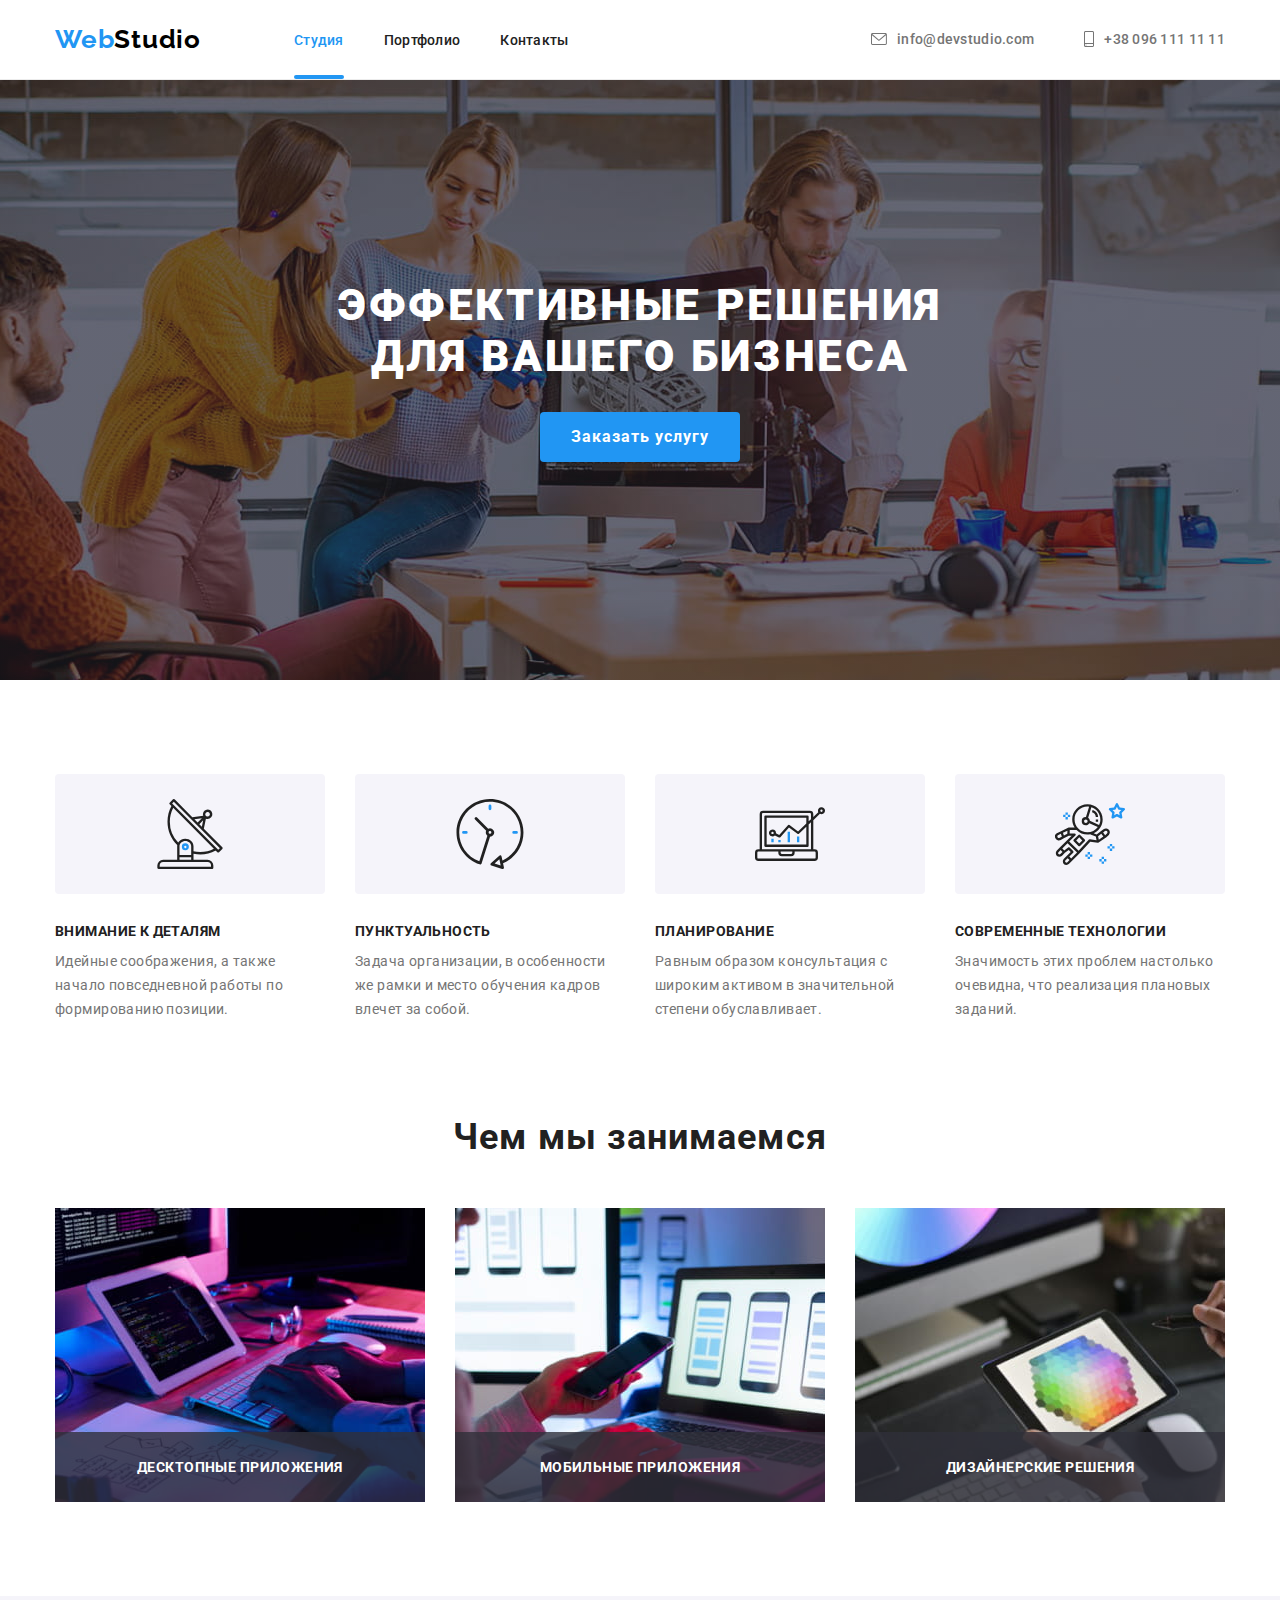
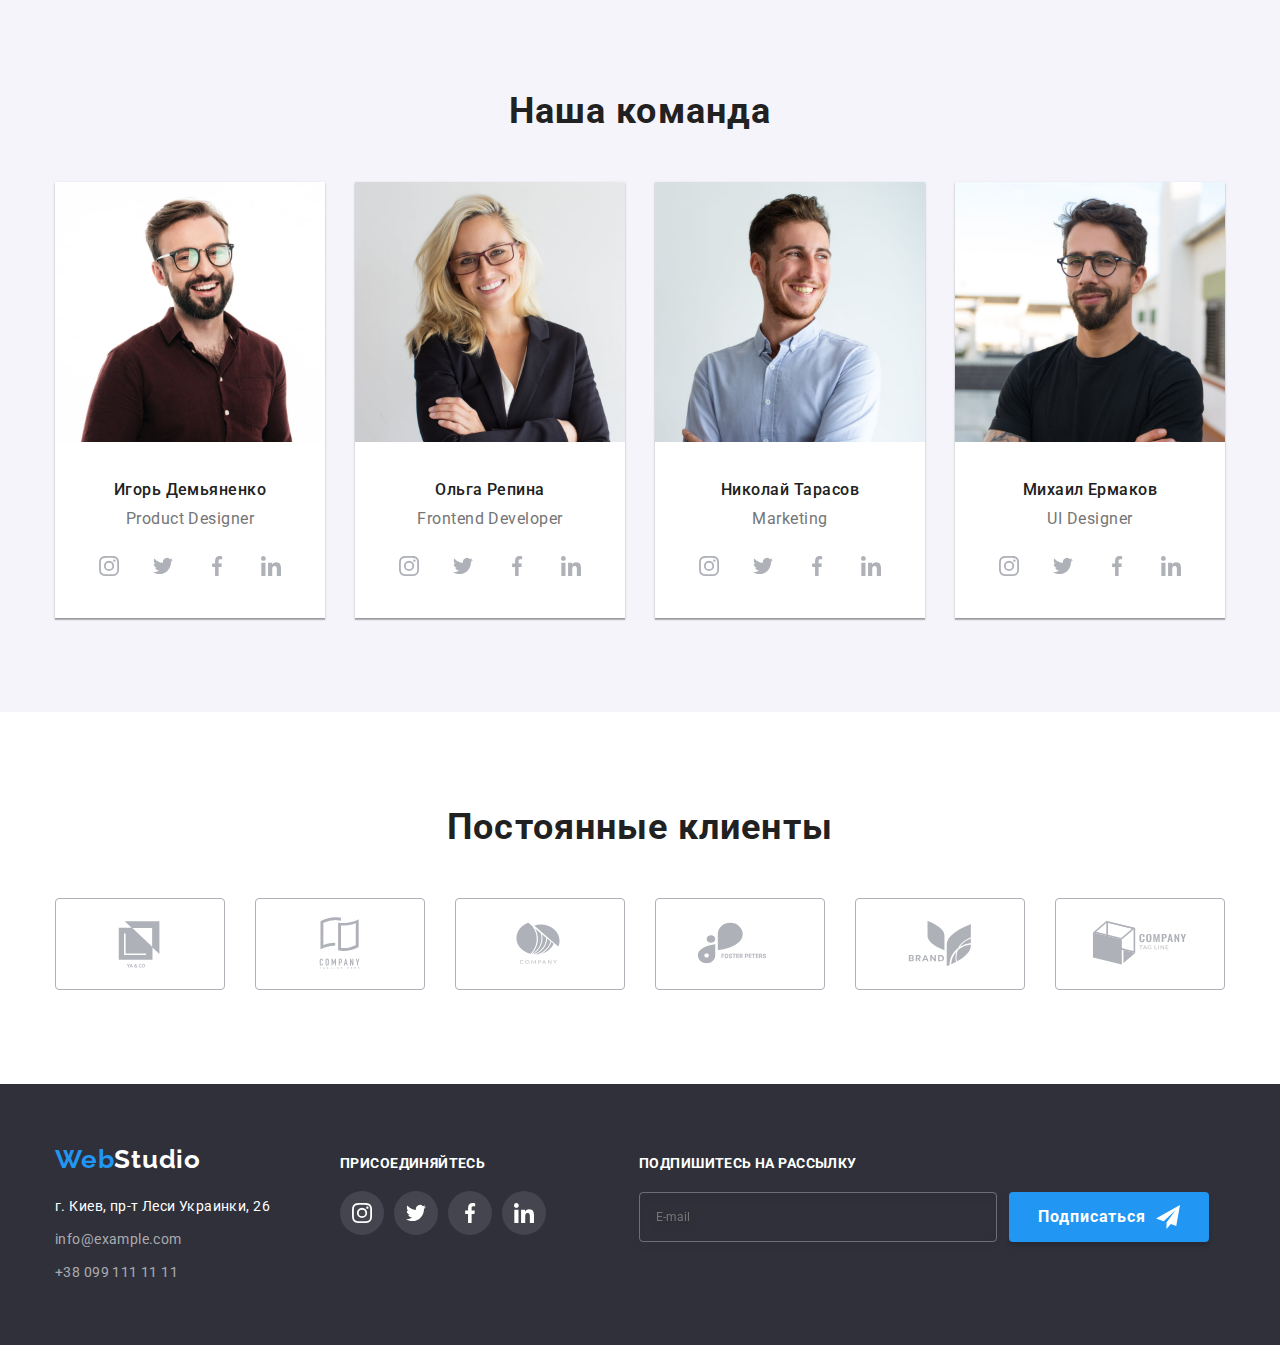
==== commit 1455c465: "hw-7 err msk" ====
--- a/index.html
+++ b/index.html
@@ -66,7 +66,7 @@
                         required
                     />
                     <label class="label-agreement" for="checkbox-agreement">
-                        Соглашаюсь с рассылкой и принимаю&nbsp;<a href="#">Условия договора</a>
+                        Соглашаюсь с рассылкой и принимаю<a href="#">Условия договора</a>
                     </label>
                 </div>
 
--- a/css/main.min.css
+++ b/css/main.min.css
@@ -1,2 +1,2 @@
-body{background-color:#fff;color:#757575;font-family:Roboto, sans-serif;font-style:normal;font-weight:500;font-size:16px;line-height:1.71;letter-spacing:0.03em}.visually-hidden{position:absolute;width:1px;height:1px;margin:-1px;border:0;padding:0;white-space:nowrap;clip-path:inset(100%);clip:rect(0 0 0 0);overflow:hidden}.list-no-style{list-style-type:none;padding:0;margin:0}.container{width:1200px;padding:0 15px;margin:0 auto}.h2-web{font-weight:700;font-size:36px;line-height:1.17;letter-spacing:0.03em;color:#212121;background-color:#fff}.modal-form__submit{display:inline-flex;margin:0 auto;width:200px;height:50px;justify-content:center;align-items:center;border:none;border-radius:4px;background-color:#2196f3;color:#fff;font-size:inherit;cursor:pointer}.logo{font-family:Raleway, sans-serif;font-style:normal;font-weight:700;font-size:26px;line-height:1.19;letter-spacing:0.03em;color:#000;text-decoration:none}.logo-footer{display:block;margin-bottom:20px;color:#fff;background-color:#2f303a}.logo span{color:#2196f3}.backdrop{position:fixed;flex-wrap:wrap;overflow-y:auto;width:100%;height:100%;background-color:rgba(0,0,0,0.2);opacity:1;transition:opacity 250ms cubic-bezier(0.4, 0, 0.2, 1);z-index:1}.backdrop.is-hidden{opacity:0;pointer-events:none}.backdrop.is-hidden .modal{transform:translate(-50%, -50%) scale(0.4)}.backdrop .modal{position:absolute;top:50%;left:50%;min-height:581px;min-width:528px;padding:40px;border-radius:4px;background-color:#fff;transform:translate(-50%, -50%) scale(1);transition:transform 250ms cubic-bezier(0.4, 0, 0.2, 1)}.modal-form__close{position:absolute;right:8px;top:8px;display:block;width:30px;height:30px;border:1px solid rgba(0,0,0,0.1);border-radius:50%;background-color:#fff;cursor:pointer;outline:none}.modal-form__close .form-close-svg{display:block;align-items:center;width:18px;height:18px;transition:fill 250ms cubic-bezier(0.4, 0, 0.2, 1)}.modal-form__close:hover .form-close-svg,.modal-form__close:focus .form-close-svg{fill:#2196f3}.modal-form{display:flex;flex-direction:column}.modal-form h4{display:block;text-align:center;padding-bottom:12px;margin:0 auto;font-style:normal;font-weight:700;font-size:20px;line-height:1.15;letter-spacing:0.03em;color:#212121}.form-label{display:flex;flex-direction:column;font-weight:400;font-size:12px;line-height:1.17;letter-spacing:0.01em}.form-label p{margin:0;margin-bottom:4px}.form-label .form-input-wrap{display:inline-block;position:relative;padding:0;margin-bottom:10px}.form-label .form-input-wrap input{width:100%;height:40px;margin:0;padding-left:42px;border:1px solid rgba(33,33,33,0.2);border-radius:4px;transition:border-color 250ms cubic-bezier(0.4, 0, 0.2, 1);cursor:pointer}.form-label .form-input-wrap input:focus{outline:none;border:1px solid #2196f3}.form-label .form-input-wrap input:focus+.form-input-svg{fill:#2196f3}.form-label .form-input-wrap .form-input-svg{position:absolute;top:50%;transform:translateY(-50%);left:12px;width:18px;height:18px;transition:fill 250ms cubic-bezier(0.4, 0, 0.2, 1)}.form-label textarea{height:120px;margin:0;margin-bottom:20px;padding:12px 16px;border:1px solid rgba(33,33,33,0.2);border-radius:4px;resize:none;transition:border-color 250ms cubic-bezier(0.4, 0, 0.2, 1);cursor:pointer}.form-label textarea:focus{outline:none;border:1px solid #2196f3}.label-agreement{display:flex;align-items:center;margin:0;margin-bottom:40px;font-weight:400;font-size:14px;line-height:1.71;letter-spacing:0.03em;color:#757575}.label-agreement::before{content:'';display:inline-block;width:16px;height:15px;border:2px solid #212121;margin-right:7px;margin-left:12px;border-radius:2px}.modal-checkbox:checked+.label-agreement::before{border:none;background-origin:border-box;background-color:#2196f3;background-image:url("../images/icon-check.svg");background-repeat:no-repeat;background-size:cover}.header{border-bottom:1px solid #ececec}.header .container{display:flex;align-items:center;padding-top:24px;padding-bottom:24px}.header .navig{display:flex;align-items:center}.header .navig .logo{margin-right:93px}.header .navig-menu{display:flex;align-items:center}.header .navig-address{display:flex;align-items:center;margin-left:auto}.navig-menu__item:not(:last-child){margin-right:40px}.navig-menu__item a{position:relative;padding-top:30px;padding-bottom:30px;font-size:14px;line-height:16px;letter-spacing:0.02em;color:#212121;background-color:#fff;text-decoration:none;transition:color 250ms cubic-bezier(0.4, 0, 0.2, 1)}.navig-menu__item a::after{content:'';position:absolute;display:block;left:0;bottom:-1px;width:100%;height:4px;border-radius:2px;background-color:#2196f3;opacity:0;transition:opacity 250ms cubic-bezier(0.4, 0, 0.2, 1)}.navig-menu__item a:hover,.navig-menu__item a:focus,.navig-menu__item a:active{color:#2196f3}.studio a,.portfolio a{color:#2196f3}.studio a::after,.studio a::after,.portfolio a::after,.portfolio a::after{opacity:1}.navig-address__item:not(:last-child){margin-right:50px}.navig-address__item .address-link{display:flex;justify-content:center;align-items:center;font-size:14px;line-height:1.14px;letter-spacing:0.02em;color:#757575;background-color:#fff;text-decoration:none;transition:color 250ms cubic-bezier(0.4, 0, 0.2, 1)}.navig-address__item:hover .address-link,.navig-address__item:focus .address-link{color:#2196f3}.navig-address__item .address-mail{fill:#757575;width:16px;height:12px;margin-right:10px;transition:fill 250ms cubic-bezier(0.4, 0, 0.2, 1)}.navig-address__item .address-phone{fill:#757575;width:10px;height:16px;margin-right:10px;transition:fill 250ms cubic-bezier(0.4, 0, 0.2, 1)}.navig-address__item:hover .address-mail{fill:#2196f3}.navig-address__item:hover .address-phone{fill:#2196f3}.hero-container{min-height:600px;max-width:1600px;padding-top:200px;text-align:center;margin:0 auto;background-image:linear-gradient(rgba(47,48,58,0.4), rgba(47,48,58,0.4)),url(../../images/HERO.jpg);background-color:#c4c4c4;background-repeat:no-repeat;background-position:center;background-size:auto}.hero-container__slogan{width:696px;margin-bottom:30px;margin-top:0;margin-left:auto;margin-right:auto;font-weight:900;font-size:44px;line-height:1.16;letter-spacing:0.06em;color:#fff;text-transform:uppercase}.hero-container__button{width:200px;height:50px;margin-right:auto;margin-left:auto;text-align:center;border:none;border-radius:4px;cursor:pointer;outline:none;font-weight:700;line-height:1.6;letter-spacing:0.06em;color:#fff;background-color:#2196f3}.advantages{padding-top:94px}.advantages-list{display:flex}.advantages-list__item{flex-basis:calc((100% - 90px) / 4)}.advantages-list__item:not(:last-child){margin-right:30px}.advantages-list__svg{display:flex;justify-content:center;align-items:center;width:270px;height:120px;background-color:#f5f4fa;border-radius:4px;margin-bottom:30px}.advantages-list__svg svg{width:70px;height:70px}.advantages-list h3{margin-top:0;margin-bottom:10px;font-weight:700;font-size:14px;line-height:1.14;letter-spacing:0.03em;color:#212121;text-transform:uppercase}.advantages-list p{margin:0;font-weight:400;font-size:14px;line-height:1.71;letter-spacing:0.03em;color:#757575}.about{padding-top:94px;padding-bottom:94px}.about .h2-web{display:flex;margin:0 auto;margin-bottom:50px;justify-content:center}.about-list{display:flex;margin:0 auto;justify-content:center}.about-list__item{position:relative;flex-basis:calc((100% - 60px) / 3)}.about-list__item:not(:last-child){margin-right:30px}.about-list img{display:block}.about-list .about-description{position:absolute;bottom:0;width:100%;padding-top:27px;padding-bottom:27px;font-weight:700;font-size:14px;line-height:16px;text-align:center;letter-spacing:0.03em;text-transform:uppercase;color:#fff;background-color:rgba(47,48,58,0.8)}.team-container{display:flex;padding-top:94px;padding-bottom:94px;background-color:#f5f4fa;flex-direction:column}.team-container .h2-web{margin:0 auto;margin-bottom:50px;background-color:#f5f4fa;text-align:center}.names{display:flex;justify-content:center}.names-item{width:270px;background-color:#fff;box-shadow:0px 1px 3px rgba(0,0,0,0.12),0px 1px 1px rgba(0,0,0,0.14),0px 2px 1px rgba(0,0,0,0.2)}.names-item:not(:last-child){margin-right:30px}.names h3{display:flex;justify-content:center;margin-top:0;margin-bottom:10px;font-weight:500;font-size:16px;line-height:1.19;letter-spacing:3%;color:#212121}.names p{display:flex;justify-content:center;margin:0 auto;font-weight:400;line-height:1.19;letter-spacing:0.03em;color:#757575}.profession{padding-top:30px;padding-bottom:30px;padding-left:32px;padding-right:32px}.profession .team-icons{margin:0 auto;margin-top:16px;display:flex;justify-content:space-between}.profession .team-icons .team-link{display:flex;justify-content:center;align-items:center;width:44px;height:44px;border-radius:50%;transition:background-color 250ms cubic-bezier(0.4, 0, 0.2, 1)}.profession .team-icons .team-link:hover{background-color:#2196f3}.profession .team-icons .team-link:hover .team-svg{fill:#fff}.profession .team-icons .team-svg{fill:#afb1b8;width:20px;height:20px;transition:fill 250ms cubic-bezier(0.4, 0, 0.2, 1)}.clients{padding-top:94px;padding-bottom:94px}.clients .h2-web{margin:0 auto;margin-bottom:50px;text-align:center}.clients-list{display:flex;margin:0 auto;justify-content:center}.clients-item{display:flex;width:170px;height:92px;justify-content:center;align-items:center;border:1px solid #afb1b8;border-radius:4px;cursor:pointer;transition:border-color 250ms cubic-bezier(0.4, 0, 0.2, 1)}.clients-item:not(:last-child){margin-right:30px}.clients-item:hover{border-color:#2196f3}.clients-item:hover .clients-item__svg{fill:#2196f3}.clients-item__link{display:flex;justify-content:center;align-items:center}.clients-item__svg{fill:#afb1b8;width:170px;height:92px;padding:16px 32px;transition:fill 250ms cubic-bezier(0.4, 0, 0.2, 1)}.works-filter{display:flex;justify-content:center;flex-wrap:wrap;padding-bottom:0;margin-bottom:50px}.works-filter li:not(:last-child){margin-right:8px}.works-filter .works-filter__button{display:block;padding:6px 22px;border:0px;border-radius:4px;height:38px;font-weight:500;font-size:16px;line-height:1.62;text-align:center;letter-spacing:0.03em;color:#212121;background-color:#f5f4fa;cursor:pointer;transition:color 250ms cubic-bezier(0.4, 0, 0.2, 1),background-color 250ms cubic-bezier(0.4, 0, 0.2, 1),box-shadow 250ms cubic-bezier(0.4, 0, 0.2, 1)}.works-filter .works-filter__button:hover,.works-filter .works-filter__button:focus,.works-filter .works-filter__button:active{color:#fff;background-color:#2196f3;box-shadow:0px 3px 1px rgba(0,0,0,0.1),0px 1px 2px rgba(0,0,0,0.08),0px 2px 2px rgba(0,0,0,0.12)}.works{padding-top:94px;padding-bottom:94px}.works .projects-list{display:flex;justify-content:center;flex-wrap:wrap}.projects-item{width:calc((100% - 60px) / 3);margin-right:30px;margin-bottom:30px;transition:box-shadow 250ms cubic-bezier(0.4, 0, 0.2, 1)}.projects-item:hover{box-shadow:0px 1px 1px rgba(0,0,0,0.12),0px 4px 4px rgba(0,0,0,0.06),1px 4px 6px rgba(0,0,0,0.16)}.projects-item:hover .projects-overlay{transform:translateY(0)}.projects-item:nth-child(3n){margin-right:0}.projects-item:nth-last-child(-n+3){margin-bottom:0}.projects-item__thumb{position:relative;overflow:hidden}.projects-item__thumb img{display:block;margin:0;padding:0 auto}.projects-item__thumb .projects-overlay{display:block;position:absolute;top:0;left:0;width:100%;height:100%;background-color:rgba(33,150,243,0.9);transform:translateY(101%);transition:transform 250ms cubic-bezier(0.4, 0, 0.2, 1)}.projects-item__thumb .projects-overlay .overlay-text{padding:63px 24px;font-weight:400;font-size:18px;line-height:28px;letter-spacing:0.03em;color:#fff}.projects-item__description{width:370px;padding:20px 24px;border-right:1px solid #eee;border-left:1px solid #eee;border-bottom:1px solid #eee}.projects-item__description h3{margin:0;margin-bottom:4px;font-weight:700;font-size:18px;line-height:2;letter-spacing:0.06em;color:#212121}.projects-item__description p{display:block;margin:0;font-weight:400;font-size:16px;line-height:1.87;letter-spacing:0.03em;color:#757575}.footer-container{padding-top:60px;padding-bottom:60px;background-color:#2f303a}.footer-container .container{display:flex;align-items:baseline}.footer-main{margin-right:70px}.footer-main p{margin-top:0;margin-bottom:9px;font-style:normal;font-weight:400;font-size:14px;line-height:1.71;letter-spacing:0.03em;color:#fff}.address-footer__item{font-style:normal;font-weight:400;font-size:14px;line-height:1.71;letter-spacing:0.03em;color:#fff}.address-footer__item a{color:rgba(255,255,255,0.6);text-decoration:none;transition:color 250ms cubic-bezier(0.4, 0, 0.2, 1)}.address-footer__item:hover a,.address-footer__item:focus a{color:#2196f3}.address-footer__item:not(:last-child){margin-bottom:9px}.join{display:block;margin:0}.join h3{margin:0 auto;font-weight:bold;font-size:14px;line-height:16px;letter-spacing:0.03em;text-transform:uppercase;color:#fff}.join .foot-icons{margin:0 auto;margin-top:20px;display:flex;justify-content:space-between}.join-item:not(:last-child){margin-right:10px}.join-item .foot-link{background-color:rgba(255,255,255,0.1);display:flex;justify-content:center;align-items:center;width:44px;height:44px;border-radius:50%;transition:background-color 250ms cubic-bezier(0.4, 0, 0.2, 1)}.join-item .foot-link .foot-svg{fill:#fff;width:20px;height:20px}.join-item .foot-link:hover{background-color:#2196f3}.join-item .foot-link:hover .foot-svg{fill:#fff}.footer-form{position:relative;display:flex;flex-direction:row;padding-left:93px;height:100%;align-items:flex-start}.footer-form__label{display:flex;flex-direction:column;font-weight:400;font-size:12px;line-height:1.17;letter-spacing:0.01em}.footer-form__label p{margin:0;margin-bottom:20px;font-weight:700;font-size:14px;line-height:1.14;letter-spacing:0.03em;text-transform:uppercase;color:#fff}.footer-form__label input{width:358px;height:50px;padding-left:16px;margin:0;border:1px solid rgba(255,255,255,0.3);filter:drop-shadow(0px 4px 4px rgba(0,0,0,0.15));border-radius:4px;cursor:pointer;background-color:unset;color:#000;transition:background-color 250ms cubic-bezier(0.4, 0, 0.2, 1)}.footer-form__label input placeholder{font-weight:400;font-size:16px;line-height:1.25;letter-spacing:0.03em;color:rgba(255,255,255,0.6)}.footer-form__label input:not(:placeholder-shown){background-color:#fff}.footer-form__submit{position:absolute;bottom:0;right:-212px;display:inline-flex;margin:0 auto;width:200px;height:50px;justify-content:center;align-items:center;border:none;border-radius:4px;background-color:#2196f3;box-shadow:0px 4px 4px rgba(0,0,0,0.15);font-weight:700;font-size:16px;line-height:1.875;letter-spacing:0.06em;color:#fff;cursor:pointer}.footer-form__submit .footer-btn-svg{width:24px;height:24px;margin-left:10px}
+body{background-color:#fff;color:#757575;font-family:Roboto, sans-serif;font-style:normal;font-weight:500;font-size:16px;line-height:1.71;letter-spacing:0.03em}.visually-hidden{position:absolute;width:1px;height:1px;margin:-1px;border:0;padding:0;white-space:nowrap;clip-path:inset(100%);clip:rect(0 0 0 0);overflow:hidden}.list-no-style{list-style-type:none;padding:0;margin:0}.container{width:1200px;padding:0 15px;margin:0 auto}.h2-web{font-weight:700;font-size:36px;line-height:1.17;letter-spacing:0.03em;color:#212121;background-color:#fff}.modal-form__submit{display:inline-flex;margin:0 auto;width:200px;height:50px;justify-content:center;align-items:center;border:none;border-radius:4px;background-color:#2196f3;color:#fff;font-size:inherit;cursor:pointer}.logo{font-family:Raleway, sans-serif;font-style:normal;font-weight:700;font-size:26px;line-height:1.19;letter-spacing:0.03em;color:#000;text-decoration:none}.logo-footer{display:block;margin-bottom:20px;color:#fff;background-color:#2f303a}.logo span{color:#2196f3}.header{border-bottom:1px solid #ececec}.header .container{display:flex;align-items:center;padding-top:24px;padding-bottom:24px}.header .navig{display:flex;align-items:center}.header .navig .logo{margin-right:93px}.header .navig-menu{display:flex;align-items:center}.header .navig-address{display:flex;align-items:center;margin-left:auto}.navig-menu__item:not(:last-child){margin-right:40px}.navig-menu__item a{position:relative;padding-top:30px;padding-bottom:30px;font-size:14px;line-height:16px;letter-spacing:0.02em;color:#212121;background-color:#fff;text-decoration:none;transition:color 250ms cubic-bezier(0.4, 0, 0.2, 1)}.navig-menu__item a::after{content:'';position:absolute;display:block;left:0;bottom:-1px;width:100%;height:4px;border-radius:2px;background-color:#2196f3;opacity:0;transition:opacity 250ms cubic-bezier(0.4, 0, 0.2, 1)}.navig-menu__item a:hover,.navig-menu__item a:focus,.navig-menu__item a:active{color:#2196f3}.studio a,.portfolio a{color:#2196f3}.studio a::after,.studio a::after,.portfolio a::after,.portfolio a::after{opacity:1}.navig-address__item:not(:last-child){margin-right:50px}.navig-address__item .address-link{display:flex;justify-content:center;align-items:center;font-size:14px;line-height:1.14px;letter-spacing:0.02em;color:#757575;background-color:#fff;text-decoration:none;transition:color 250ms cubic-bezier(0.4, 0, 0.2, 1)}.navig-address__item:hover .address-link,.navig-address__item:focus .address-link{color:#2196f3}.navig-address__item .address-mail{fill:#757575;width:16px;height:12px;margin-right:10px;transition:fill 250ms cubic-bezier(0.4, 0, 0.2, 1)}.navig-address__item .address-phone{fill:#757575;width:10px;height:16px;margin-right:10px;transition:fill 250ms cubic-bezier(0.4, 0, 0.2, 1)}.navig-address__item:hover .address-mail{fill:#2196f3}.navig-address__item:hover .address-phone{fill:#2196f3}.hero-container{min-height:600px;max-width:1600px;padding-top:200px;text-align:center;margin:0 auto;background-image:linear-gradient(rgba(47,48,58,0.4), rgba(47,48,58,0.4)),url(../../images/HERO.jpg);background-color:#c4c4c4;background-repeat:no-repeat;background-position:center;background-size:auto}.hero-container__slogan{width:696px;margin-bottom:30px;margin-top:0;margin-left:auto;margin-right:auto;font-weight:900;font-size:44px;line-height:1.16;letter-spacing:0.06em;color:#fff;text-transform:uppercase}.hero-container__button{width:200px;height:50px;margin-right:auto;margin-left:auto;text-align:center;border:none;border-radius:4px;cursor:pointer;outline:none;font-weight:700;line-height:1.6;letter-spacing:0.06em;color:#fff;background-color:#2196f3}.advantages{padding-top:94px}.advantages-list{display:flex}.advantages-list__item{flex-basis:calc((100% - 90px) / 4)}.advantages-list__item:not(:last-child){margin-right:30px}.advantages-list__svg{display:flex;justify-content:center;align-items:center;width:270px;height:120px;background-color:#f5f4fa;border-radius:4px;margin-bottom:30px}.advantages-list__svg svg{width:70px;height:70px}.advantages-list h3{margin-top:0;margin-bottom:10px;font-weight:700;font-size:14px;line-height:1.14;letter-spacing:0.03em;color:#212121;text-transform:uppercase}.advantages-list p{margin:0;font-weight:400;font-size:14px;line-height:1.71;letter-spacing:0.03em;color:#757575}.about{padding-top:94px;padding-bottom:94px}.about .h2-web{display:flex;margin:0 auto;margin-bottom:50px;justify-content:center}.about-list{display:flex;margin:0 auto;justify-content:center}.about-list__item{position:relative;flex-basis:calc((100% - 60px) / 3)}.about-list__item:not(:last-child){margin-right:30px}.about-list img{display:block}.about-list .about-description{position:absolute;bottom:0;width:100%;padding-top:27px;padding-bottom:27px;font-weight:700;font-size:14px;line-height:16px;text-align:center;letter-spacing:0.03em;text-transform:uppercase;color:#fff;background-color:rgba(47,48,58,0.8)}.team-container{display:flex;padding-top:94px;padding-bottom:94px;background-color:#f5f4fa;flex-direction:column}.team-container .h2-web{margin:0 auto;margin-bottom:50px;background-color:#f5f4fa;text-align:center}.names{display:flex;justify-content:center}.names-item{width:270px;background-color:#fff;box-shadow:0px 1px 3px rgba(0,0,0,0.12),0px 1px 1px rgba(0,0,0,0.14),0px 2px 1px rgba(0,0,0,0.2)}.names-item:not(:last-child){margin-right:30px}.names h3{display:flex;justify-content:center;margin-top:0;margin-bottom:10px;font-weight:500;font-size:16px;line-height:1.19;letter-spacing:3%;color:#212121}.names p{display:flex;justify-content:center;margin:0 auto;font-weight:400;line-height:1.19;letter-spacing:0.03em;color:#757575}.profession{padding-top:30px;padding-bottom:30px;padding-left:32px;padding-right:32px}.profession .team-icons{margin:0 auto;margin-top:16px;display:flex;justify-content:space-between}.profession .team-icons .team-link{display:flex;justify-content:center;align-items:center;width:44px;height:44px;border-radius:50%;transition:background-color 250ms cubic-bezier(0.4, 0, 0.2, 1)}.profession .team-icons .team-link:hover{background-color:#2196f3}.profession .team-icons .team-link:hover .team-svg{fill:#fff}.profession .team-icons .team-svg{fill:#afb1b8;width:20px;height:20px;transition:fill 250ms cubic-bezier(0.4, 0, 0.2, 1)}.clients{padding-top:94px;padding-bottom:94px}.clients .h2-web{margin:0 auto;margin-bottom:50px;text-align:center}.clients-list{display:flex;margin:0 auto;justify-content:center}.clients-item{display:flex;width:170px;height:92px;justify-content:center;align-items:center;border:1px solid #afb1b8;border-radius:4px;cursor:pointer;transition:border-color 250ms cubic-bezier(0.4, 0, 0.2, 1)}.clients-item:not(:last-child){margin-right:30px}.clients-item:hover{border-color:#2196f3}.clients-item:hover .clients-item__svg{fill:#2196f3}.clients-item__link{display:flex;justify-content:center;align-items:center}.clients-item__svg{fill:#afb1b8;width:170px;height:92px;padding:16px 32px;transition:fill 250ms cubic-bezier(0.4, 0, 0.2, 1)}.works-filter{display:flex;justify-content:center;flex-wrap:wrap;padding-bottom:0;margin-bottom:50px}.works-filter li:not(:last-child){margin-right:8px}.works-filter .works-filter__button{display:block;padding:6px 22px;border:0px;border-radius:4px;height:38px;font-weight:500;font-size:16px;line-height:1.62;text-align:center;letter-spacing:0.03em;color:#212121;background-color:#f5f4fa;cursor:pointer;transition:color 250ms cubic-bezier(0.4, 0, 0.2, 1),background-color 250ms cubic-bezier(0.4, 0, 0.2, 1),box-shadow 250ms cubic-bezier(0.4, 0, 0.2, 1)}.works-filter .works-filter__button:hover,.works-filter .works-filter__button:focus,.works-filter .works-filter__button:active{color:#fff;background-color:#2196f3;box-shadow:0px 3px 1px rgba(0,0,0,0.1),0px 1px 2px rgba(0,0,0,0.08),0px 2px 2px rgba(0,0,0,0.12)}.works{padding-top:94px;padding-bottom:94px}.works .projects-list{display:flex;justify-content:center;flex-wrap:wrap}.projects-item{width:calc((100% - 60px) / 3);margin-right:30px;margin-bottom:30px;transition:box-shadow 250ms cubic-bezier(0.4, 0, 0.2, 1)}.projects-item:hover{box-shadow:0px 1px 1px rgba(0,0,0,0.12),0px 4px 4px rgba(0,0,0,0.06),1px 4px 6px rgba(0,0,0,0.16)}.projects-item:hover .projects-overlay{transform:translateY(0)}.projects-item:nth-child(3n){margin-right:0}.projects-item:nth-last-child(-n+3){margin-bottom:0}.projects-item__thumb{position:relative;overflow:hidden}.projects-item__thumb img{display:block;margin:0;padding:0 auto}.projects-item__thumb .projects-overlay{display:block;position:absolute;top:0;left:0;width:100%;height:100%;background-color:rgba(33,150,243,0.9);transform:translateY(101%);transition:transform 250ms cubic-bezier(0.4, 0, 0.2, 1)}.projects-item__thumb .projects-overlay .overlay-text{padding:63px 24px;font-weight:400;font-size:18px;line-height:28px;letter-spacing:0.03em;color:#fff}.projects-item__description{width:370px;padding:20px 24px;border-right:1px solid #eee;border-left:1px solid #eee;border-bottom:1px solid #eee}.projects-item__description h3{margin:0;margin-bottom:4px;font-weight:700;font-size:18px;line-height:2;letter-spacing:0.06em;color:#212121}.projects-item__description p{display:block;margin:0;font-weight:400;font-size:16px;line-height:1.87;letter-spacing:0.03em;color:#757575}.footer-container{padding-top:60px;padding-bottom:60px;background-color:#2f303a}.footer-container .container{display:flex;align-items:baseline}.footer-main{margin-right:70px}.footer-main p{margin-top:0;margin-bottom:9px;font-style:normal;font-weight:400;font-size:14px;line-height:1.71;letter-spacing:0.03em;color:#fff}.address-footer__item{font-style:normal;font-weight:400;font-size:14px;line-height:1.71;letter-spacing:0.03em;color:#fff}.address-footer__item a{color:rgba(255,255,255,0.6);text-decoration:none;transition:color 250ms cubic-bezier(0.4, 0, 0.2, 1)}.address-footer__item:hover a,.address-footer__item:focus a{color:#2196f3}.address-footer__item:not(:last-child){margin-bottom:9px}.join{display:block;margin:0}.join h3{margin:0 auto;font-weight:bold;font-size:14px;line-height:16px;letter-spacing:0.03em;text-transform:uppercase;color:#fff}.join .foot-icons{margin:0 auto;margin-top:20px;display:flex;justify-content:space-between}.join-item:not(:last-child){margin-right:10px}.join-item .foot-link{background-color:rgba(255,255,255,0.1);display:flex;justify-content:center;align-items:center;width:44px;height:44px;border-radius:50%;transition:background-color 250ms cubic-bezier(0.4, 0, 0.2, 1)}.join-item .foot-link .foot-svg{fill:#fff;width:20px;height:20px}.join-item .foot-link:hover{background-color:#2196f3}.join-item .foot-link:hover .foot-svg{fill:#fff}.footer-form{position:relative;display:flex;flex-direction:row;padding-left:93px;height:100%;align-items:flex-start}.footer-form__label{display:flex;flex-direction:column;font-weight:400;font-size:12px;line-height:1.17;letter-spacing:0.01em}.footer-form__label input{width:358px;height:50px;padding-left:16px;margin:0;border:1px solid rgba(255,255,255,0.3);filter:drop-shadow(0px 4px 4px rgba(0,0,0,0.15));border-radius:4px;cursor:pointer;background-color:unset;color:#000;transition:background-color 250ms cubic-bezier(0.4, 0, 0.2, 1)}.footer-form__label input placeholder{font-weight:400;font-size:16px;line-height:1.25;letter-spacing:0.03em;color:rgba(255,255,255,0.6)}.footer-form__label input:not(:placeholder-shown){background-color:#fff}.footer-form__submit{position:absolute;bottom:0;right:-212px;display:inline-flex;margin:0 auto;width:200px;height:50px;justify-content:center;align-items:center;border:none;border-radius:4px;background-color:#2196f3;box-shadow:0px 4px 4px rgba(0,0,0,0.15);font-weight:700;font-size:16px;line-height:1.875;letter-spacing:0.06em;color:#fff;cursor:pointer}.footer-form__submit .footer-btn-svg{width:24px;height:24px;margin-left:10px}.footer-form__title{margin:0;margin-bottom:20px;font-weight:700;font-size:14px;line-height:1.14;letter-spacing:0.03em;color:#fff}.backdrop{position:fixed;flex-wrap:wrap;overflow-y:auto;width:100%;height:100%;background-color:rgba(0,0,0,0.2);opacity:1;transition:opacity 250ms cubic-bezier(0.4, 0, 0.2, 1);z-index:1}.backdrop.is-hidden{opacity:0;pointer-events:none}.backdrop.is-hidden .modal{transform:translate(-50%, -50%) scale(0.4)}.backdrop .modal{position:absolute;top:50%;left:50%;min-height:581px;min-width:528px;padding:40px;border-radius:4px;background-color:#fff;transform:translate(-50%, -50%) scale(1);transition:transform 250ms cubic-bezier(0.4, 0, 0.2, 1)}.modal-form__close{position:absolute;right:8px;top:8px;display:block;width:30px;height:30px;border:1px solid rgba(0,0,0,0.1);border-radius:50%;background-color:#fff;cursor:pointer;outline:none}.modal-form__close .form-close-svg{display:block;align-items:center;width:18px;height:18px;transition:fill 250ms cubic-bezier(0.4, 0, 0.2, 1)}.modal-form__close:hover .form-close-svg,.modal-form__close:focus .form-close-svg{fill:#2196f3}.modal-form{display:flex;flex-direction:column}.modal-form h4{display:block;text-align:center;padding-bottom:12px;margin:0 auto;font-style:normal;font-weight:700;font-size:20px;line-height:1.15;letter-spacing:0.03em;color:#212121}.form-label{display:flex;flex-direction:column;font-weight:400;font-size:12px;line-height:1.17;letter-spacing:0.01em}.form-label .modal-label__title{margin:0;margin-bottom:4px}.form-label .form-input-wrap{display:inline-block;position:relative;padding:0;margin-bottom:10px}.form-label .form-input-wrap input{width:100%;height:40px;margin:0;padding-left:42px;border:1px solid rgba(33,33,33,0.2);border-radius:4px;transition:border-color 250ms cubic-bezier(0.4, 0, 0.2, 1);cursor:pointer}.form-label .form-input-wrap input:focus{outline:none;border:1px solid #2196f3}.form-label .form-input-wrap input:focus+.form-input-svg{fill:#2196f3}.form-label .form-input-wrap .form-input-svg{position:absolute;top:50%;transform:translateY(-50%);left:12px;width:18px;height:18px;transition:fill 250ms cubic-bezier(0.4, 0, 0.2, 1)}.form-label textarea{height:120px;margin:0;margin-bottom:20px;padding:12px 16px;border:1px solid rgba(33,33,33,0.2);border-radius:4px;resize:none;transition:border-color 250ms cubic-bezier(0.4, 0, 0.2, 1);cursor:pointer}.form-label textarea:focus{outline:none;border:1px solid #2196f3}.label-agreement{display:flex;align-items:center;margin:0;margin-bottom:40px;font-weight:400;font-size:14px;line-height:1.71;letter-spacing:0.03em;color:#757575}.label-agreement::before{content:'';display:inline-block;width:16px;height:15px;border:2px solid #212121;margin-right:7px;margin-left:12px;border-radius:2px}.label-agreement a{color:#2196f3}.modal-checkbox:checked+.label-agreement::before{border:none;background-origin:border-box;background-color:#2196f3;background-image:url("../images/icon-check.svg");background-repeat:no-repeat;background-size:cover}
 /*# sourceMappingURL=main.min.css.map */--- a/css/main.min.css
+++ b/css/main.min.css
@@ -1,2 +1,2 @@
-body{background-color:#fff;color:#757575;font-family:Roboto, sans-serif;font-style:normal;font-weight:500;font-size:16px;line-height:1.71;letter-spacing:0.03em}.visually-hidden{position:absolute;width:1px;height:1px;margin:-1px;border:0;padding:0;white-space:nowrap;clip-path:inset(100%);clip:rect(0 0 0 0);overflow:hidden}.list-no-style{list-style-type:none;padding:0;margin:0}.container{width:1200px;padding:0 15px;margin:0 auto}.h2-web{font-weight:700;font-size:36px;line-height:1.17;letter-spacing:0.03em;color:#212121;background-color:#fff}.modal-form__submit{display:inline-flex;margin:0 auto;width:200px;height:50px;justify-content:center;align-items:center;border:none;border-radius:4px;background-color:#2196f3;color:#fff;font-size:inherit;cursor:pointer}.logo{font-family:Raleway, sans-serif;font-style:normal;font-weight:700;font-size:26px;line-height:1.19;letter-spacing:0.03em;color:#000;text-decoration:none}.logo-footer{display:block;margin-bottom:20px;color:#fff;background-color:#2f303a}.logo span{color:#2196f3}.backdrop{position:fixed;flex-wrap:wrap;overflow-y:auto;width:100%;height:100%;background-color:rgba(0,0,0,0.2);opacity:1;transition:opacity 250ms cubic-bezier(0.4, 0, 0.2, 1);z-index:1}.backdrop.is-hidden{opacity:0;pointer-events:none}.backdrop.is-hidden .modal{transform:translate(-50%, -50%) scale(0.4)}.backdrop .modal{position:absolute;top:50%;left:50%;min-height:581px;min-width:528px;padding:40px;border-radius:4px;background-color:#fff;transform:translate(-50%, -50%) scale(1);transition:transform 250ms cubic-bezier(0.4, 0, 0.2, 1)}.modal-form__close{position:absolute;right:8px;top:8px;display:block;width:30px;height:30px;border:1px solid rgba(0,0,0,0.1);border-radius:50%;background-color:#fff;cursor:pointer;outline:none}.modal-form__close .form-close-svg{display:block;align-items:center;width:18px;height:18px;transition:fill 250ms cubic-bezier(0.4, 0, 0.2, 1)}.modal-form__close:hover .form-close-svg,.modal-form__close:focus .form-close-svg{fill:#2196f3}.modal-form{display:flex;flex-direction:column}.modal-form h4{display:block;text-align:center;padding-bottom:12px;margin:0 auto;font-style:normal;font-weight:700;font-size:20px;line-height:1.15;letter-spacing:0.03em;color:#212121}.form-label{display:flex;flex-direction:column;font-weight:400;font-size:12px;line-height:1.17;letter-spacing:0.01em}.form-label p{margin:0;margin-bottom:4px}.form-label .form-input-wrap{display:inline-block;position:relative;padding:0;margin-bottom:10px}.form-label .form-input-wrap input{width:100%;height:40px;margin:0;padding-left:42px;border:1px solid rgba(33,33,33,0.2);border-radius:4px;transition:border-color 250ms cubic-bezier(0.4, 0, 0.2, 1);cursor:pointer}.form-label .form-input-wrap input:focus{outline:none;border:1px solid #2196f3}.form-label .form-input-wrap input:focus+.form-input-svg{fill:#2196f3}.form-label .form-input-wrap .form-input-svg{position:absolute;top:50%;transform:translateY(-50%);left:12px;width:18px;height:18px;transition:fill 250ms cubic-bezier(0.4, 0, 0.2, 1)}.form-label textarea{height:120px;margin:0;margin-bottom:20px;padding:12px 16px;border:1px solid rgba(33,33,33,0.2);border-radius:4px;resize:none;transition:border-color 250ms cubic-bezier(0.4, 0, 0.2, 1);cursor:pointer}.form-label textarea:focus{outline:none;border:1px solid #2196f3}.label-agreement{display:flex;align-items:center;margin:0;margin-bottom:40px;font-weight:400;font-size:14px;line-height:1.71;letter-spacing:0.03em;color:#757575}.label-agreement::before{content:'';display:inline-block;width:16px;height:15px;border:2px solid #212121;margin-right:7px;margin-left:12px;border-radius:2px}.modal-checkbox:checked+.label-agreement::before{border:none;background-origin:border-box;background-color:#2196f3;background-image:url("../images/icon-check.svg");background-repeat:no-repeat;background-size:cover}.header{border-bottom:1px solid #ececec}.header .container{display:flex;align-items:center;padding-top:24px;padding-bottom:24px}.header .navig{display:flex;align-items:center}.header .navig .logo{margin-right:93px}.header .navig-menu{display:flex;align-items:center}.header .navig-address{display:flex;align-items:center;margin-left:auto}.navig-menu__item:not(:last-child){margin-right:40px}.navig-menu__item a{position:relative;padding-top:30px;padding-bottom:30px;font-size:14px;line-height:16px;letter-spacing:0.02em;color:#212121;background-color:#fff;text-decoration:none;transition:color 250ms cubic-bezier(0.4, 0, 0.2, 1)}.navig-menu__item a::after{content:'';position:absolute;display:block;left:0;bottom:-1px;width:100%;height:4px;border-radius:2px;background-color:#2196f3;opacity:0;transition:opacity 250ms cubic-bezier(0.4, 0, 0.2, 1)}.navig-menu__item a:hover,.navig-menu__item a:focus,.navig-menu__item a:active{color:#2196f3}.studio a,.portfolio a{color:#2196f3}.studio a::after,.studio a::after,.portfolio a::after,.portfolio a::after{opacity:1}.navig-address__item:not(:last-child){margin-right:50px}.navig-address__item .address-link{display:flex;justify-content:center;align-items:center;font-size:14px;line-height:1.14px;letter-spacing:0.02em;color:#757575;background-color:#fff;text-decoration:none;transition:color 250ms cubic-bezier(0.4, 0, 0.2, 1)}.navig-address__item:hover .address-link,.navig-address__item:focus .address-link{color:#2196f3}.navig-address__item .address-mail{fill:#757575;width:16px;height:12px;margin-right:10px;transition:fill 250ms cubic-bezier(0.4, 0, 0.2, 1)}.navig-address__item .address-phone{fill:#757575;width:10px;height:16px;margin-right:10px;transition:fill 250ms cubic-bezier(0.4, 0, 0.2, 1)}.navig-address__item:hover .address-mail{fill:#2196f3}.navig-address__item:hover .address-phone{fill:#2196f3}.hero-container{min-height:600px;max-width:1600px;padding-top:200px;text-align:center;margin:0 auto;background-image:linear-gradient(rgba(47,48,58,0.4), rgba(47,48,58,0.4)),url(../../images/HERO.jpg);background-color:#c4c4c4;background-repeat:no-repeat;background-position:center;background-size:auto}.hero-container__slogan{width:696px;margin-bottom:30px;margin-top:0;margin-left:auto;margin-right:auto;font-weight:900;font-size:44px;line-height:1.16;letter-spacing:0.06em;color:#fff;text-transform:uppercase}.hero-container__button{width:200px;height:50px;margin-right:auto;margin-left:auto;text-align:center;border:none;border-radius:4px;cursor:pointer;outline:none;font-weight:700;line-height:1.6;letter-spacing:0.06em;color:#fff;background-color:#2196f3}.advantages{padding-top:94px}.advantages-list{display:flex}.advantages-list__item{flex-basis:calc((100% - 90px) / 4)}.advantages-list__item:not(:last-child){margin-right:30px}.advantages-list__svg{display:flex;justify-content:center;align-items:center;width:270px;height:120px;background-color:#f5f4fa;border-radius:4px;margin-bottom:30px}.advantages-list__svg svg{width:70px;height:70px}.advantages-list h3{margin-top:0;margin-bottom:10px;font-weight:700;font-size:14px;line-height:1.14;letter-spacing:0.03em;color:#212121;text-transform:uppercase}.advantages-list p{margin:0;font-weight:400;font-size:14px;line-height:1.71;letter-spacing:0.03em;color:#757575}.about{padding-top:94px;padding-bottom:94px}.about .h2-web{display:flex;margin:0 auto;margin-bottom:50px;justify-content:center}.about-list{display:flex;margin:0 auto;justify-content:center}.about-list__item{position:relative;flex-basis:calc((100% - 60px) / 3)}.about-list__item:not(:last-child){margin-right:30px}.about-list img{display:block}.about-list .about-description{position:absolute;bottom:0;width:100%;padding-top:27px;padding-bottom:27px;font-weight:700;font-size:14px;line-height:16px;text-align:center;letter-spacing:0.03em;text-transform:uppercase;color:#fff;background-color:rgba(47,48,58,0.8)}.team-container{display:flex;padding-top:94px;padding-bottom:94px;background-color:#f5f4fa;flex-direction:column}.team-container .h2-web{margin:0 auto;margin-bottom:50px;background-color:#f5f4fa;text-align:center}.names{display:flex;justify-content:center}.names-item{width:270px;background-color:#fff;box-shadow:0px 1px 3px rgba(0,0,0,0.12),0px 1px 1px rgba(0,0,0,0.14),0px 2px 1px rgba(0,0,0,0.2)}.names-item:not(:last-child){margin-right:30px}.names h3{display:flex;justify-content:center;margin-top:0;margin-bottom:10px;font-weight:500;font-size:16px;line-height:1.19;letter-spacing:3%;color:#212121}.names p{display:flex;justify-content:center;margin:0 auto;font-weight:400;line-height:1.19;letter-spacing:0.03em;color:#757575}.profession{padding-top:30px;padding-bottom:30px;padding-left:32px;padding-right:32px}.profession .team-icons{margin:0 auto;margin-top:16px;display:flex;justify-content:space-between}.profession .team-icons .team-link{display:flex;justify-content:center;align-items:center;width:44px;height:44px;border-radius:50%;transition:background-color 250ms cubic-bezier(0.4, 0, 0.2, 1)}.profession .team-icons .team-link:hover{background-color:#2196f3}.profession .team-icons .team-link:hover .team-svg{fill:#fff}.profession .team-icons .team-svg{fill:#afb1b8;width:20px;height:20px;transition:fill 250ms cubic-bezier(0.4, 0, 0.2, 1)}.clients{padding-top:94px;padding-bottom:94px}.clients .h2-web{margin:0 auto;margin-bottom:50px;text-align:center}.clients-list{display:flex;margin:0 auto;justify-content:center}.clients-item{display:flex;width:170px;height:92px;justify-content:center;align-items:center;border:1px solid #afb1b8;border-radius:4px;cursor:pointer;transition:border-color 250ms cubic-bezier(0.4, 0, 0.2, 1)}.clients-item:not(:last-child){margin-right:30px}.clients-item:hover{border-color:#2196f3}.clients-item:hover .clients-item__svg{fill:#2196f3}.clients-item__link{display:flex;justify-content:center;align-items:center}.clients-item__svg{fill:#afb1b8;width:170px;height:92px;padding:16px 32px;transition:fill 250ms cubic-bezier(0.4, 0, 0.2, 1)}.works-filter{display:flex;justify-content:center;flex-wrap:wrap;padding-bottom:0;margin-bottom:50px}.works-filter li:not(:last-child){margin-right:8px}.works-filter .works-filter__button{display:block;padding:6px 22px;border:0px;border-radius:4px;height:38px;font-weight:500;font-size:16px;line-height:1.62;text-align:center;letter-spacing:0.03em;color:#212121;background-color:#f5f4fa;cursor:pointer;transition:color 250ms cubic-bezier(0.4, 0, 0.2, 1),background-color 250ms cubic-bezier(0.4, 0, 0.2, 1),box-shadow 250ms cubic-bezier(0.4, 0, 0.2, 1)}.works-filter .works-filter__button:hover,.works-filter .works-filter__button:focus,.works-filter .works-filter__button:active{color:#fff;background-color:#2196f3;box-shadow:0px 3px 1px rgba(0,0,0,0.1),0px 1px 2px rgba(0,0,0,0.08),0px 2px 2px rgba(0,0,0,0.12)}.works{padding-top:94px;padding-bottom:94px}.works .projects-list{display:flex;justify-content:center;flex-wrap:wrap}.projects-item{width:calc((100% - 60px) / 3);margin-right:30px;margin-bottom:30px;transition:box-shadow 250ms cubic-bezier(0.4, 0, 0.2, 1)}.projects-item:hover{box-shadow:0px 1px 1px rgba(0,0,0,0.12),0px 4px 4px rgba(0,0,0,0.06),1px 4px 6px rgba(0,0,0,0.16)}.projects-item:hover .projects-overlay{transform:translateY(0)}.projects-item:nth-child(3n){margin-right:0}.projects-item:nth-last-child(-n+3){margin-bottom:0}.projects-item__thumb{position:relative;overflow:hidden}.projects-item__thumb img{display:block;margin:0;padding:0 auto}.projects-item__thumb .projects-overlay{display:block;position:absolute;top:0;left:0;width:100%;height:100%;background-color:rgba(33,150,243,0.9);transform:translateY(101%);transition:transform 250ms cubic-bezier(0.4, 0, 0.2, 1)}.projects-item__thumb .projects-overlay .overlay-text{padding:63px 24px;font-weight:400;font-size:18px;line-height:28px;letter-spacing:0.03em;color:#fff}.projects-item__description{width:370px;padding:20px 24px;border-right:1px solid #eee;border-left:1px solid #eee;border-bottom:1px solid #eee}.projects-item__description h3{margin:0;margin-bottom:4px;font-weight:700;font-size:18px;line-height:2;letter-spacing:0.06em;color:#212121}.projects-item__description p{display:block;margin:0;font-weight:400;font-size:16px;line-height:1.87;letter-spacing:0.03em;color:#757575}.footer-container{padding-top:60px;padding-bottom:60px;background-color:#2f303a}.footer-container .container{display:flex;align-items:baseline}.footer-main{margin-right:70px}.footer-main p{margin-top:0;margin-bottom:9px;font-style:normal;font-weight:400;font-size:14px;line-height:1.71;letter-spacing:0.03em;color:#fff}.address-footer__item{font-style:normal;font-weight:400;font-size:14px;line-height:1.71;letter-spacing:0.03em;color:#fff}.address-footer__item a{color:rgba(255,255,255,0.6);text-decoration:none;transition:color 250ms cubic-bezier(0.4, 0, 0.2, 1)}.address-footer__item:hover a,.address-footer__item:focus a{color:#2196f3}.address-footer__item:not(:last-child){margin-bottom:9px}.join{display:block;margin:0}.join h3{margin:0 auto;font-weight:bold;font-size:14px;line-height:16px;letter-spacing:0.03em;text-transform:uppercase;color:#fff}.join .foot-icons{margin:0 auto;margin-top:20px;display:flex;justify-content:space-between}.join-item:not(:last-child){margin-right:10px}.join-item .foot-link{background-color:rgba(255,255,255,0.1);display:flex;justify-content:center;align-items:center;width:44px;height:44px;border-radius:50%;transition:background-color 250ms cubic-bezier(0.4, 0, 0.2, 1)}.join-item .foot-link .foot-svg{fill:#fff;width:20px;height:20px}.join-item .foot-link:hover{background-color:#2196f3}.join-item .foot-link:hover .foot-svg{fill:#fff}.footer-form{position:relative;display:flex;flex-direction:row;padding-left:93px;height:100%;align-items:flex-start}.footer-form__label{display:flex;flex-direction:column;font-weight:400;font-size:12px;line-height:1.17;letter-spacing:0.01em}.footer-form__label p{margin:0;margin-bottom:20px;font-weight:700;font-size:14px;line-height:1.14;letter-spacing:0.03em;text-transform:uppercase;color:#fff}.footer-form__label input{width:358px;height:50px;padding-left:16px;margin:0;border:1px solid rgba(255,255,255,0.3);filter:drop-shadow(0px 4px 4px rgba(0,0,0,0.15));border-radius:4px;cursor:pointer;background-color:unset;color:#000;transition:background-color 250ms cubic-bezier(0.4, 0, 0.2, 1)}.footer-form__label input placeholder{font-weight:400;font-size:16px;line-height:1.25;letter-spacing:0.03em;color:rgba(255,255,255,0.6)}.footer-form__label input:not(:placeholder-shown){background-color:#fff}.footer-form__submit{position:absolute;bottom:0;right:-212px;display:inline-flex;margin:0 auto;width:200px;height:50px;justify-content:center;align-items:center;border:none;border-radius:4px;background-color:#2196f3;box-shadow:0px 4px 4px rgba(0,0,0,0.15);font-weight:700;font-size:16px;line-height:1.875;letter-spacing:0.06em;color:#fff;cursor:pointer}.footer-form__submit .footer-btn-svg{width:24px;height:24px;margin-left:10px}
+body{background-color:#fff;color:#757575;font-family:Roboto, sans-serif;font-style:normal;font-weight:500;font-size:16px;line-height:1.71;letter-spacing:0.03em}.visually-hidden{position:absolute;width:1px;height:1px;margin:-1px;border:0;padding:0;white-space:nowrap;clip-path:inset(100%);clip:rect(0 0 0 0);overflow:hidden}.list-no-style{list-style-type:none;padding:0;margin:0}.container{width:1200px;padding:0 15px;margin:0 auto}.h2-web{font-weight:700;font-size:36px;line-height:1.17;letter-spacing:0.03em;color:#212121;background-color:#fff}.modal-form__submit{display:inline-flex;margin:0 auto;width:200px;height:50px;justify-content:center;align-items:center;border:none;border-radius:4px;background-color:#2196f3;color:#fff;font-size:inherit;cursor:pointer}.logo{font-family:Raleway, sans-serif;font-style:normal;font-weight:700;font-size:26px;line-height:1.19;letter-spacing:0.03em;color:#000;text-decoration:none}.logo-footer{display:block;margin-bottom:20px;color:#fff;background-color:#2f303a}.logo span{color:#2196f3}.header{border-bottom:1px solid #ececec}.header .container{display:flex;align-items:center;padding-top:24px;padding-bottom:24px}.header .navig{display:flex;align-items:center}.header .navig .logo{margin-right:93px}.header .navig-menu{display:flex;align-items:center}.header .navig-address{display:flex;align-items:center;margin-left:auto}.navig-menu__item:not(:last-child){margin-right:40px}.navig-menu__item a{position:relative;padding-top:30px;padding-bottom:30px;font-size:14px;line-height:16px;letter-spacing:0.02em;color:#212121;background-color:#fff;text-decoration:none;transition:color 250ms cubic-bezier(0.4, 0, 0.2, 1)}.navig-menu__item a::after{content:'';position:absolute;display:block;left:0;bottom:-1px;width:100%;height:4px;border-radius:2px;background-color:#2196f3;opacity:0;transition:opacity 250ms cubic-bezier(0.4, 0, 0.2, 1)}.navig-menu__item a:hover,.navig-menu__item a:focus,.navig-menu__item a:active{color:#2196f3}.studio a,.portfolio a{color:#2196f3}.studio a::after,.studio a::after,.portfolio a::after,.portfolio a::after{opacity:1}.navig-address__item:not(:last-child){margin-right:50px}.navig-address__item .address-link{display:flex;justify-content:center;align-items:center;font-size:14px;line-height:1.14px;letter-spacing:0.02em;color:#757575;background-color:#fff;text-decoration:none;transition:color 250ms cubic-bezier(0.4, 0, 0.2, 1)}.navig-address__item:hover .address-link,.navig-address__item:focus .address-link{color:#2196f3}.navig-address__item .address-mail{fill:#757575;width:16px;height:12px;margin-right:10px;transition:fill 250ms cubic-bezier(0.4, 0, 0.2, 1)}.navig-address__item .address-phone{fill:#757575;width:10px;height:16px;margin-right:10px;transition:fill 250ms cubic-bezier(0.4, 0, 0.2, 1)}.navig-address__item:hover .address-mail{fill:#2196f3}.navig-address__item:hover .address-phone{fill:#2196f3}.hero-container{min-height:600px;max-width:1600px;padding-top:200px;text-align:center;margin:0 auto;background-image:linear-gradient(rgba(47,48,58,0.4), rgba(47,48,58,0.4)),url(../../images/HERO.jpg);background-color:#c4c4c4;background-repeat:no-repeat;background-position:center;background-size:auto}.hero-container__slogan{width:696px;margin-bottom:30px;margin-top:0;margin-left:auto;margin-right:auto;font-weight:900;font-size:44px;line-height:1.16;letter-spacing:0.06em;color:#fff;text-transform:uppercase}.hero-container__button{width:200px;height:50px;margin-right:auto;margin-left:auto;text-align:center;border:none;border-radius:4px;cursor:pointer;outline:none;font-weight:700;line-height:1.6;letter-spacing:0.06em;color:#fff;background-color:#2196f3}.advantages{padding-top:94px}.advantages-list{display:flex}.advantages-list__item{flex-basis:calc((100% - 90px) / 4)}.advantages-list__item:not(:last-child){margin-right:30px}.advantages-list__svg{display:flex;justify-content:center;align-items:center;width:270px;height:120px;background-color:#f5f4fa;border-radius:4px;margin-bottom:30px}.advantages-list__svg svg{width:70px;height:70px}.advantages-list h3{margin-top:0;margin-bottom:10px;font-weight:700;font-size:14px;line-height:1.14;letter-spacing:0.03em;color:#212121;text-transform:uppercase}.advantages-list p{margin:0;font-weight:400;font-size:14px;line-height:1.71;letter-spacing:0.03em;color:#757575}.about{padding-top:94px;padding-bottom:94px}.about .h2-web{display:flex;margin:0 auto;margin-bottom:50px;justify-content:center}.about-list{display:flex;margin:0 auto;justify-content:center}.about-list__item{position:relative;flex-basis:calc((100% - 60px) / 3)}.about-list__item:not(:last-child){margin-right:30px}.about-list img{display:block}.about-list .about-description{position:absolute;bottom:0;width:100%;padding-top:27px;padding-bottom:27px;font-weight:700;font-size:14px;line-height:16px;text-align:center;letter-spacing:0.03em;text-transform:uppercase;color:#fff;background-color:rgba(47,48,58,0.8)}.team-container{display:flex;padding-top:94px;padding-bottom:94px;background-color:#f5f4fa;flex-direction:column}.team-container .h2-web{margin:0 auto;margin-bottom:50px;background-color:#f5f4fa;text-align:center}.names{display:flex;justify-content:center}.names-item{width:270px;background-color:#fff;box-shadow:0px 1px 3px rgba(0,0,0,0.12),0px 1px 1px rgba(0,0,0,0.14),0px 2px 1px rgba(0,0,0,0.2)}.names-item:not(:last-child){margin-right:30px}.names h3{display:flex;justify-content:center;margin-top:0;margin-bottom:10px;font-weight:500;font-size:16px;line-height:1.19;letter-spacing:3%;color:#212121}.names p{display:flex;justify-content:center;margin:0 auto;font-weight:400;line-height:1.19;letter-spacing:0.03em;color:#757575}.profession{padding-top:30px;padding-bottom:30px;padding-left:32px;padding-right:32px}.profession .team-icons{margin:0 auto;margin-top:16px;display:flex;justify-content:space-between}.profession .team-icons .team-link{display:flex;justify-content:center;align-items:center;width:44px;height:44px;border-radius:50%;transition:background-color 250ms cubic-bezier(0.4, 0, 0.2, 1)}.profession .team-icons .team-link:hover{background-color:#2196f3}.profession .team-icons .team-link:hover .team-svg{fill:#fff}.profession .team-icons .team-svg{fill:#afb1b8;width:20px;height:20px;transition:fill 250ms cubic-bezier(0.4, 0, 0.2, 1)}.clients{padding-top:94px;padding-bottom:94px}.clients .h2-web{margin:0 auto;margin-bottom:50px;text-align:center}.clients-list{display:flex;margin:0 auto;justify-content:center}.clients-item{display:flex;width:170px;height:92px;justify-content:center;align-items:center;border:1px solid #afb1b8;border-radius:4px;cursor:pointer;transition:border-color 250ms cubic-bezier(0.4, 0, 0.2, 1)}.clients-item:not(:last-child){margin-right:30px}.clients-item:hover{border-color:#2196f3}.clients-item:hover .clients-item__svg{fill:#2196f3}.clients-item__link{display:flex;justify-content:center;align-items:center}.clients-item__svg{fill:#afb1b8;width:170px;height:92px;padding:16px 32px;transition:fill 250ms cubic-bezier(0.4, 0, 0.2, 1)}.works-filter{display:flex;justify-content:center;flex-wrap:wrap;padding-bottom:0;margin-bottom:50px}.works-filter li:not(:last-child){margin-right:8px}.works-filter .works-filter__button{display:block;padding:6px 22px;border:0px;border-radius:4px;height:38px;font-weight:500;font-size:16px;line-height:1.62;text-align:center;letter-spacing:0.03em;color:#212121;background-color:#f5f4fa;cursor:pointer;transition:color 250ms cubic-bezier(0.4, 0, 0.2, 1),background-color 250ms cubic-bezier(0.4, 0, 0.2, 1),box-shadow 250ms cubic-bezier(0.4, 0, 0.2, 1)}.works-filter .works-filter__button:hover,.works-filter .works-filter__button:focus,.works-filter .works-filter__button:active{color:#fff;background-color:#2196f3;box-shadow:0px 3px 1px rgba(0,0,0,0.1),0px 1px 2px rgba(0,0,0,0.08),0px 2px 2px rgba(0,0,0,0.12)}.works{padding-top:94px;padding-bottom:94px}.works .projects-list{display:flex;justify-content:center;flex-wrap:wrap}.projects-item{width:calc((100% - 60px) / 3);margin-right:30px;margin-bottom:30px;transition:box-shadow 250ms cubic-bezier(0.4, 0, 0.2, 1)}.projects-item:hover{box-shadow:0px 1px 1px rgba(0,0,0,0.12),0px 4px 4px rgba(0,0,0,0.06),1px 4px 6px rgba(0,0,0,0.16)}.projects-item:hover .projects-overlay{transform:translateY(0)}.projects-item:nth-child(3n){margin-right:0}.projects-item:nth-last-child(-n+3){margin-bottom:0}.projects-item__thumb{position:relative;overflow:hidden}.projects-item__thumb img{display:block;margin:0;padding:0 auto}.projects-item__thumb .projects-overlay{display:block;position:absolute;top:0;left:0;width:100%;height:100%;background-color:rgba(33,150,243,0.9);transform:translateY(101%);transition:transform 250ms cubic-bezier(0.4, 0, 0.2, 1)}.projects-item__thumb .projects-overlay .overlay-text{padding:63px 24px;font-weight:400;font-size:18px;line-height:28px;letter-spacing:0.03em;color:#fff}.projects-item__description{width:370px;padding:20px 24px;border-right:1px solid #eee;border-left:1px solid #eee;border-bottom:1px solid #eee}.projects-item__description h3{margin:0;margin-bottom:4px;font-weight:700;font-size:18px;line-height:2;letter-spacing:0.06em;color:#212121}.projects-item__description p{display:block;margin:0;font-weight:400;font-size:16px;line-height:1.87;letter-spacing:0.03em;color:#757575}.footer-container{padding-top:60px;padding-bottom:60px;background-color:#2f303a}.footer-container .container{display:flex;align-items:baseline}.footer-main{margin-right:70px}.footer-main p{margin-top:0;margin-bottom:9px;font-style:normal;font-weight:400;font-size:14px;line-height:1.71;letter-spacing:0.03em;color:#fff}.address-footer__item{font-style:normal;font-weight:400;font-size:14px;line-height:1.71;letter-spacing:0.03em;color:#fff}.address-footer__item a{color:rgba(255,255,255,0.6);text-decoration:none;transition:color 250ms cubic-bezier(0.4, 0, 0.2, 1)}.address-footer__item:hover a,.address-footer__item:focus a{color:#2196f3}.address-footer__item:not(:last-child){margin-bottom:9px}.join{display:block;margin:0}.join h3{margin:0 auto;font-weight:bold;font-size:14px;line-height:16px;letter-spacing:0.03em;text-transform:uppercase;color:#fff}.join .foot-icons{margin:0 auto;margin-top:20px;display:flex;justify-content:space-between}.join-item:not(:last-child){margin-right:10px}.join-item .foot-link{background-color:rgba(255,255,255,0.1);display:flex;justify-content:center;align-items:center;width:44px;height:44px;border-radius:50%;transition:background-color 250ms cubic-bezier(0.4, 0, 0.2, 1)}.join-item .foot-link .foot-svg{fill:#fff;width:20px;height:20px}.join-item .foot-link:hover{background-color:#2196f3}.join-item .foot-link:hover .foot-svg{fill:#fff}.footer-form{position:relative;display:flex;flex-direction:row;padding-left:93px;height:100%;align-items:flex-start}.footer-form__label{display:flex;flex-direction:column;font-weight:400;font-size:12px;line-height:1.17;letter-spacing:0.01em}.footer-form__label input{width:358px;height:50px;padding-left:16px;margin:0;border:1px solid rgba(255,255,255,0.3);filter:drop-shadow(0px 4px 4px rgba(0,0,0,0.15));border-radius:4px;cursor:pointer;background-color:unset;color:#000;transition:background-color 250ms cubic-bezier(0.4, 0, 0.2, 1)}.footer-form__label input placeholder{font-weight:400;font-size:16px;line-height:1.25;letter-spacing:0.03em;color:rgba(255,255,255,0.6)}.footer-form__label input:not(:placeholder-shown){background-color:#fff}.footer-form__submit{position:absolute;bottom:0;right:-212px;display:inline-flex;margin:0 auto;width:200px;height:50px;justify-content:center;align-items:center;border:none;border-radius:4px;background-color:#2196f3;box-shadow:0px 4px 4px rgba(0,0,0,0.15);font-weight:700;font-size:16px;line-height:1.875;letter-spacing:0.06em;color:#fff;cursor:pointer}.footer-form__submit .footer-btn-svg{width:24px;height:24px;margin-left:10px}.footer-form__title{margin:0;margin-bottom:20px;font-weight:700;font-size:14px;line-height:1.14;letter-spacing:0.03em;color:#fff}.backdrop{position:fixed;flex-wrap:wrap;overflow-y:auto;width:100%;height:100%;background-color:rgba(0,0,0,0.2);opacity:1;transition:opacity 250ms cubic-bezier(0.4, 0, 0.2, 1);z-index:1}.backdrop.is-hidden{opacity:0;pointer-events:none}.backdrop.is-hidden .modal{transform:translate(-50%, -50%) scale(0.4)}.backdrop .modal{position:absolute;top:50%;left:50%;min-height:581px;min-width:528px;padding:40px;border-radius:4px;background-color:#fff;transform:translate(-50%, -50%) scale(1);transition:transform 250ms cubic-bezier(0.4, 0, 0.2, 1)}.modal-form__close{position:absolute;right:8px;top:8px;display:block;width:30px;height:30px;border:1px solid rgba(0,0,0,0.1);border-radius:50%;background-color:#fff;cursor:pointer;outline:none}.modal-form__close .form-close-svg{display:block;align-items:center;width:18px;height:18px;transition:fill 250ms cubic-bezier(0.4, 0, 0.2, 1)}.modal-form__close:hover .form-close-svg,.modal-form__close:focus .form-close-svg{fill:#2196f3}.modal-form{display:flex;flex-direction:column}.modal-form h4{display:block;text-align:center;padding-bottom:12px;margin:0 auto;font-style:normal;font-weight:700;font-size:20px;line-height:1.15;letter-spacing:0.03em;color:#212121}.form-label{display:flex;flex-direction:column;font-weight:400;font-size:12px;line-height:1.17;letter-spacing:0.01em}.form-label .modal-label__title{margin:0;margin-bottom:4px}.form-label .form-input-wrap{display:inline-block;position:relative;padding:0;margin-bottom:10px}.form-label .form-input-wrap input{width:100%;height:40px;margin:0;padding-left:42px;border:1px solid rgba(33,33,33,0.2);border-radius:4px;transition:border-color 250ms cubic-bezier(0.4, 0, 0.2, 1);cursor:pointer}.form-label .form-input-wrap input:focus{outline:none;border:1px solid #2196f3}.form-label .form-input-wrap input:focus+.form-input-svg{fill:#2196f3}.form-label .form-input-wrap .form-input-svg{position:absolute;top:50%;transform:translateY(-50%);left:12px;width:18px;height:18px;transition:fill 250ms cubic-bezier(0.4, 0, 0.2, 1)}.form-label textarea{height:120px;margin:0;margin-bottom:20px;padding:12px 16px;border:1px solid rgba(33,33,33,0.2);border-radius:4px;resize:none;transition:border-color 250ms cubic-bezier(0.4, 0, 0.2, 1);cursor:pointer}.form-label textarea:focus{outline:none;border:1px solid #2196f3}.label-agreement{display:flex;align-items:center;margin:0;margin-bottom:40px;font-weight:400;font-size:14px;line-height:1.71;letter-spacing:0.03em;color:#757575}.label-agreement::before{content:'';display:inline-block;width:16px;height:15px;border:2px solid #212121;margin-right:7px;margin-left:12px;border-radius:2px}.label-agreement a{color:#2196f3}.modal-checkbox:checked+.label-agreement::before{border:none;background-origin:border-box;background-color:#2196f3;background-image:url("../images/icon-check.svg");background-repeat:no-repeat;background-size:cover}
 /*# sourceMappingURL=main.min.css.map */